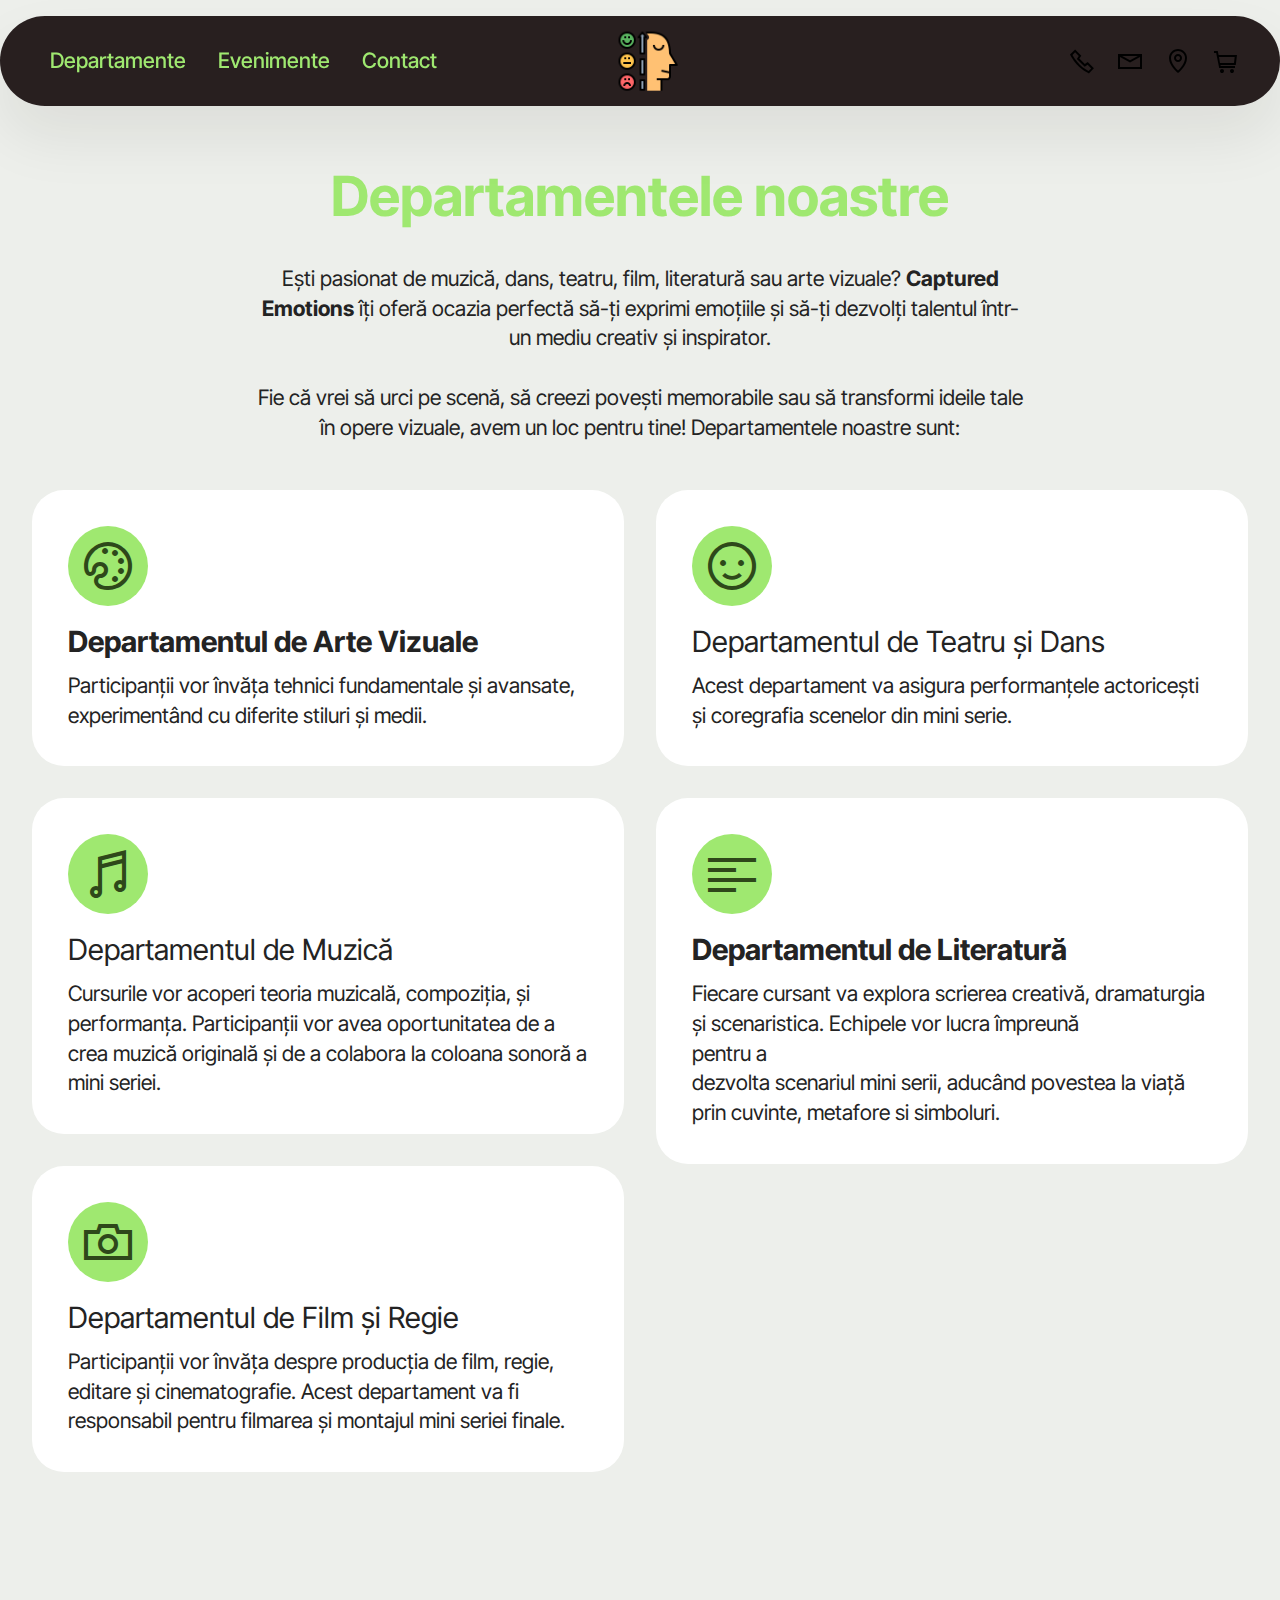
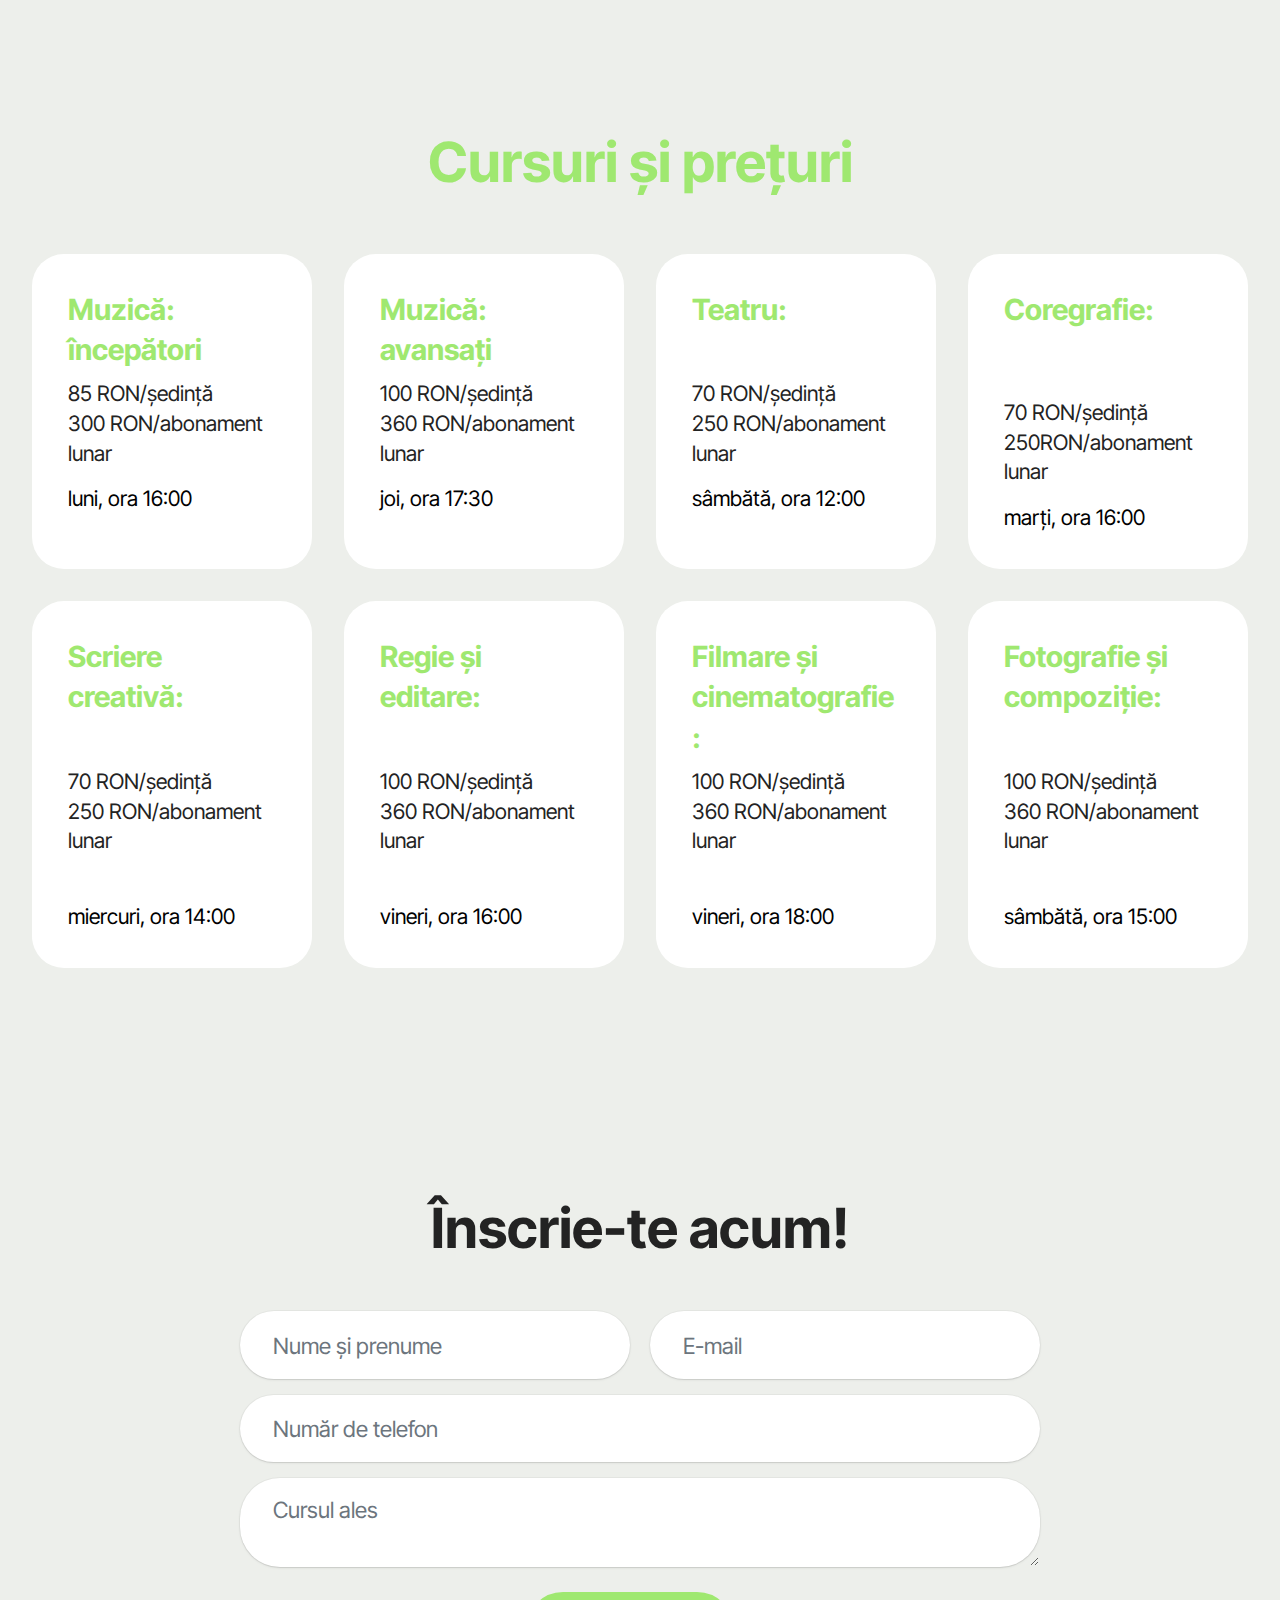
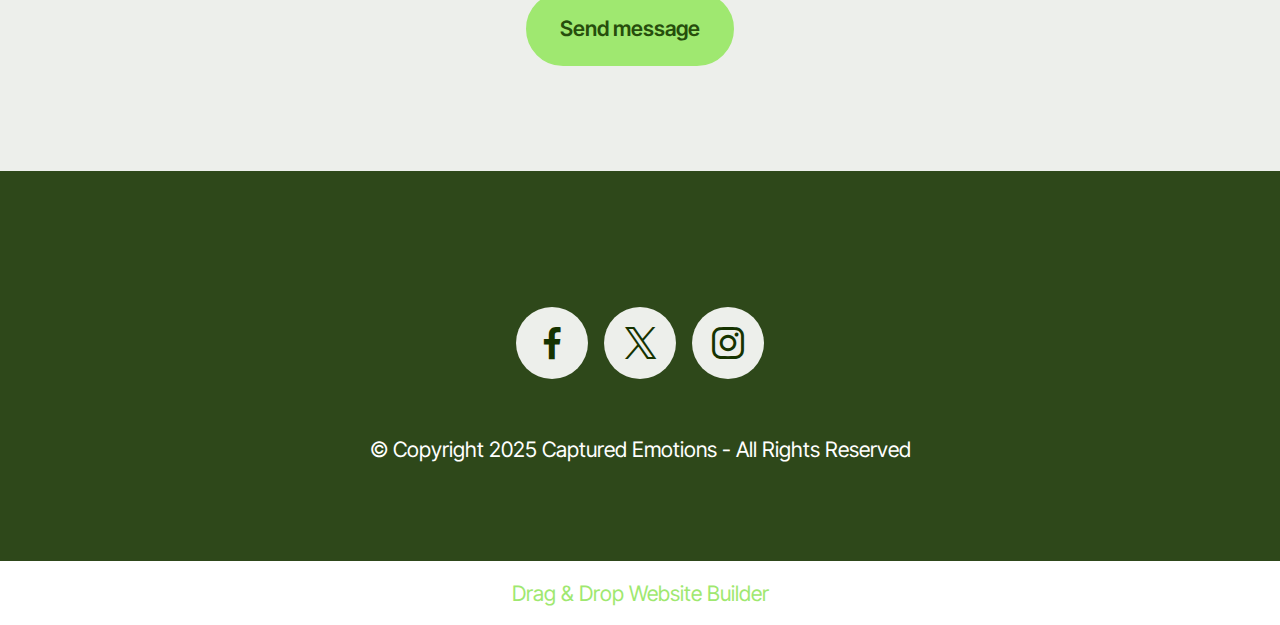
==== page1.html @ 57673e03 "prima varianta a site-ului" ====
<!DOCTYPE html>
<html  >
<head>
  <!-- Site made with Mobirise Website Builder v5.9.18, https://mobirise.com -->
  <meta charset="UTF-8">
  <meta http-equiv="X-UA-Compatible" content="IE=edge">
  <meta name="generator" content="Mobirise v5.9.18, mobirise.com">
  <meta name="viewport" content="width=device-width, initial-scale=1, minimum-scale=1">
  <link rel="shortcut icon" href="assets/images/logo1-256x256.png" type="image/x-icon">
  <meta name="description" content="">
  
  
  <title>Departamente</title>
  <link rel="stylesheet" href="assets/web/assets/mobirise-icons2/mobirise2.css">
  <link rel="stylesheet" href="assets/bootstrap/css/bootstrap.min.css">
  <link rel="stylesheet" href="assets/bootstrap/css/bootstrap-grid.min.css">
  <link rel="stylesheet" href="assets/bootstrap/css/bootstrap-reboot.min.css">
  <link rel="stylesheet" href="assets/dropdown/css/style.css">
  <link rel="stylesheet" href="assets/socicon/css/styles.css">
  <link rel="stylesheet" href="assets/theme/css/style.css">
  <link rel="preload" href="https://fonts.googleapis.com/css?family=Inter+Tight:100,200,300,400,500,600,700,800,900,100i,200i,300i,400i,500i,600i,700i,800i,900i&display=swap" as="style" onload="this.onload=null;this.rel='stylesheet'">
  <noscript><link rel="stylesheet" href="https://fonts.googleapis.com/css?family=Inter+Tight:100,200,300,400,500,600,700,800,900,100i,200i,300i,400i,500i,600i,700i,800i,900i&display=swap"></noscript>
  <link rel="preload" as="style" href="assets/mobirise/css/mbr-additional.css?v=zF46XR"><link rel="stylesheet" href="assets/mobirise/css/mbr-additional.css?v=zF46XR" type="text/css">

  
  
  
</head>
<body>
  
  <section data-bs-version="5.1" class="menu menu3 cid-uA8SkKjH9A" once="menu" id="menu03-t">
	

	<nav class="navbar navbar-dropdown navbar-fixed-top navbar-expand-lg">
		<div class="container">
			<div class="navbar-brand">
				<span class="navbar-logo">
					
						<a href="index.html"><img src="assets/images/logo1-256x256.png" alt="logo captured emotions" style="height: 3.8rem;"></a>
					
				</span>
				
			</div>
			<button class="navbar-toggler" type="button" data-toggle="collapse" data-bs-toggle="collapse" data-target="#navbarSupportedContent" data-bs-target="#navbarSupportedContent" aria-controls="navbarNavAltMarkup" aria-expanded="false" aria-label="Toggle navigation">
				<div class="hamburger">
					<span></span>
					<span></span>
					<span></span>
					<span></span>
				</div>
			</button>
			<div class="collapse navbar-collapse" id="navbarSupportedContent">
				<ul class="navbar-nav nav-dropdown nav-right" data-app-modern-menu="true"><li class="nav-item">
						<a class="nav-link link text-primary display-4" href="page1.html">Departamente</a>
					</li>
					<li class="nav-item">
						<a class="nav-link link show text-primary display-4" href="page2.html" aria-expanded="false">Evenimente</a>
					</li>
					<li class="nav-item"><a class="nav-link link text-primary display-4" href="page3.html">Contact</a></li></ul>
				<div class="icons-menu">
					<a class="iconfont-wrapper" href="https://mobiri.se">
						<span class="p-2 mbr-iconfont mobi-mbri-phone mobi-mbri"></span>
					</a>
					<a class="iconfont-wrapper" href="https://mobiri.se">
						<span class="p-2 mbr-iconfont mobi-mbri-letter mobi-mbri"></span>
					</a>
					<a class="iconfont-wrapper" href="https://mobiri.se">
						<span class="p-2 mbr-iconfont mobi-mbri-map-pin mobi-mbri"></span>
					</a>
					<a class="iconfont-wrapper" href="https://mobiri.se">
						<span class="p-2 mbr-iconfont mobi-mbri-shopping-cart mobi-mbri"></span>
					</a>
				</div>
				
			</div>
		</div>
	</nav>
</section>

<section data-bs-version="5.1" class="features22 cid-uAbsbhp2rN" id="features022-x">
  

  
  
  <div class="container">
    <div class="row mb-5 justify-content-center">
      <div class="col-12 content-head">
        <h3 class="mbr-section-title mbr-fonts-style align-center mb-0 display-2"><strong>Departamentele noastre</strong></h3>
        <h5 class="mbr-section-subtitle mbr-fonts-style align-center mb-0 mt-4 display-7">Ești pasionat de muzică, dans, teatru, film, literatură sau arte vizuale? <strong>Captured Emotions</strong> îți oferă ocazia perfectă să-ți exprimi emoțiile și să-ți dezvolți talentul într-un mediu creativ și inspirator.<div><br></div><div>Fie că vrei să urci pe scenă, să creezi povești memorabile sau să transformi ideile tale în opere vizuale, avem un loc pentru tine! Departamentele noastre sunt:</div></h5>
      </div>
    </div>
    <div class="row mbr-masonry" data-masonry="{&quot;percentPosition&quot;: true }">
      <div class="item features-without-image col-12 col-md-6 col-lg-6 item-mb">
        <div class="item-wrapper">
          <div class="card-box align-left">
            <div class="iconfont-wrapper">
              <span class="mbr-iconfont mobi-mbri-change-style mobi-mbri"></span>
            </div>
            <h5 class="card-title mbr-fonts-style display-5"><strong>Departamentul de Arte Vizuale</strong></h5>
            <p class="card-text mbr-fonts-style display-7">
              Participanții vor învăța tehnici fundamentale și avansate, experimentând cu diferite stiluri și medii.
            </p>

            
          </div>
        </div>
      </div>
      <div class="item features-without-image col-12 col-md-6 col-lg-6 item-mb">
        <div class="item-wrapper">
          <div class="card-box align-left">
            <div class="iconfont-wrapper">
              <span class="mbr-iconfont mobi-mbri-smile-face mobi-mbri"></span>
            </div>
            <h5 class="card-title mbr-fonts-style display-5">Departamentul de Teatru și Dans</h5>
            <p class="card-text mbr-fonts-style display-7">
               Acest departament va asigura performanțele actoricești și coregrafia scenelor din mini serie.
            </p>

            
          </div>
        </div>
      </div>
      <div class="item features-without-image col-12 col-md-6 col-lg-6 item-mb">
        <div class="item-wrapper">
          <div class="card-box align-left">
            <div class="iconfont-wrapper">
              <span class="mbr-iconfont mobi-mbri-music mobi-mbri"></span>
            </div>
            <h5 class="card-title mbr-fonts-style display-5">Departamentul de Muzică</h5>
            <p class="card-text mbr-fonts-style display-7">Cursurile vor acoperi teoria muzicală, compoziția, și performanța. Participanții vor avea oportunitatea de a
<br>            crea muzică originală și de a colabora la coloana sonoră a mini seriei.&nbsp;</p>

            
          </div>
        </div>
      </div>
      <div class="item features-without-image col-12 col-md-6 col-lg-6 item-mb">
        <div class="item-wrapper">
          <div class="card-box align-left">
            <div class="iconfont-wrapper">
              <span class="mbr-iconfont mobi-mbri-align-left mobi-mbri"></span>
            </div>
            <h5 class="card-title mbr-fonts-style display-5"><strong>Departamentul de Literatură</strong></h5>
            <p class="card-text mbr-fonts-style display-7">Fiecare cursant va explora scrierea creativă, dramaturgia și scenaristica. Echipele vor lucra împreună
<br>            pentru a
<br>            dezvolta scenariul mini serii, aducând povestea la viață prin cuvinte, metafore si simboluri.</p>

            
          </div>
        </div>
      </div>
      <div class="item features-without-image col-12 col-md-6 col-lg-6 item-mb">
        <div class="item-wrapper">
          <div class="card-box align-left">
            <div class="iconfont-wrapper">
              <span class="mbr-iconfont mobi-mbri-camera mobi-mbri"></span>
            </div>
            <h5 class="card-title mbr-fonts-style display-5">Departamentul de Film și Regie</h5>
            <p class="card-text mbr-fonts-style display-7">Participanții vor învăța despre producția de film, regie, editare și cinematografie. Acest departament va fi
<br>            responsabil pentru filmarea și montajul mini seriei finale.</p>

            
          </div>
        </div>
      </div>
      
    </div>
  </div>
</section>

<section data-bs-version="5.1" class="features026 cid-uAboUbaPqR" id="features026-w">
	

	
	
	<div class="container">
		<div class="row mb-5 justify-content-center">
			<div class="col-12 mb-0 content-head">
				<h3 class="mbr-section-title mbr-fonts-style align-center display-2"><strong>Cursuri și prețuri</strong></h3>
				
			</div>
		</div>
		<div class="row">
			<div class="item features-without-image col-12 col-md-6 col-lg-3 item-mb">
				<div class="item-wrapper">
					<div class="card-box align-left">
						
						<h5 class="card-title mbr-fonts-style display-5"><strong>Muzică: începători</strong></h5>
						<p class="price mbr-fonts-style display-7">85 RON/ședință<br>300 RON/abonament lunar</p>
						<p class="card-text mbr-fonts-style display-7">luni, ora 16:00</p>
						
					</div>
				</div>
			</div>
			<div class="item features-without-image col-12 col-md-6 col-lg-3 item-mb">
				<div class="item-wrapper">
					<div class="card-box align-left">
						
						<h5 class="card-title mbr-fonts-style display-5"><strong>Muzică:</strong><br><strong>avansați</strong></h5>
						<p class="price mbr-fonts-style display-7">100 RON/ședință<br>360 RON/abonament lunar</p>
						<p class="card-text mbr-fonts-style display-7">joi, ora 17:30</p>
						
					</div>
				</div>
			</div>
			<div class="item features-without-image col-12 col-md-6 col-lg-3 item-mb">
				<div class="item-wrapper">
					<div class="card-box align-left">
						
						<h5 class="card-title mbr-fonts-style display-5"><strong>Teatru:</strong><br><strong><br></strong></h5>
						<p class="price mbr-fonts-style display-7">70 RON/ședință<br>250 RON/abonament lunar</p>
						<p class="card-text mbr-fonts-style display-7">sâmbătă, ora 12:00</p>
						
					</div>
				</div>
			</div><div class="item features-without-image col-12 col-md-6 col-lg-3 item-mb">
				<div class="item-wrapper">
					<div class="card-box align-left">
						
						<h5 class="card-title mbr-fonts-style display-5"><strong>Coregrafie:</strong></h5>
						<p class="price mbr-fonts-style display-7"><br><br>70 RON/ședință<br>250RON/abonament lunar<br></p>
						<p class="card-text mbr-fonts-style display-7">marți, ora 16:00</p>
						
					</div>
				</div>
			</div><div class="item features-without-image col-12 col-md-6 col-lg-3 item-mb">
				<div class="item-wrapper">
					<div class="card-box align-left">
						
						<h5 class="card-title mbr-fonts-style display-5"><strong>Scriere creativă:</strong><br><strong><br></strong></h5>
						<p class="price mbr-fonts-style display-7">70 RON/ședință
<br>250 RON/abonament lunar</p>
						<p class="card-text mbr-fonts-style display-7"><br>miercuri, ora 14:00</p>
						
					</div>
				</div>
			</div><div class="item features-without-image col-12 col-md-6 col-lg-3 item-mb">
				<div class="item-wrapper">
					<div class="card-box align-left">
						
						<h5 class="card-title mbr-fonts-style display-5"><strong>Regie și editare:</strong><br><strong><br></strong></h5>
						<p class="price mbr-fonts-style display-7">100 RON/ședință
<br>360 RON/abonament lunar</p>
						<p class="card-text mbr-fonts-style display-7"><br>vineri, ora 16:00</p>
						
					</div>
				</div>
			</div><div class="item features-without-image col-12 col-md-6 col-lg-3 item-mb">
				<div class="item-wrapper">
					<div class="card-box align-left">
						
						<h5 class="card-title mbr-fonts-style display-5"><strong>Filmare și cinematografie:</strong></h5>
						<p class="price mbr-fonts-style display-7">100 RON/ședință
<br>360 RON/abonament lunar<br><br></p>
						<p class="card-text mbr-fonts-style display-7">vineri, ora 18:00</p>
						
					</div>
				</div>
			</div>
			<div class="item features-without-image col-12 col-md-6 col-lg-3 item-mb">
				<div class="item-wrapper">
					<div class="card-box align-left">
						
						<h5 class="card-title mbr-fonts-style display-5"><strong>Fotografie și compoziție:</strong><br><strong><br></strong></h5>
						<p class="price mbr-fonts-style display-7">100 RON/ședință
<br>360 RON/abonament lunar</p>
						<p class="card-text mbr-fonts-style display-7"><br>sâmbătă, ora 15:00</p>
						
					</div>
				</div>
			</div>
		</div>
	</div>
</section>

<section data-bs-version="5.1" class="form5 cid-uzYuTsDMoZ" id="form02-m">
    
    
    <div class="container">
        <div class="row justify-content-center">
            <div class="col-12 content-head">
                <div class="mbr-section-head mb-5">
                    <h3 class="mbr-section-title mbr-fonts-style align-center mb-0 display-2"><strong>Înscrie-te acum!</strong></h3>
                    
                </div>
            </div>
        </div>
        <div class="row justify-content-center">
            <div class="col-lg-8 mx-auto mbr-form" data-form-type="formoid">
                <form action="https://mobirise.eu/" method="POST" class="mbr-form form-with-styler" data-form-title="Form Name"><input type="hidden" name="email" data-form-email="true" value="ff6CUzRCDllt0RmvkiR+s2WJuMGOn20o0UcGT1szhIR01IrrLHNSTIg5SC2RQw95yz+MBxzZwHvcmWYENdpDe6SfFsKS2aNbTd3HJUgAkDwfGJMXcLmdzghlF5XqC3Jh">
                    <div class="row">
                        <div hidden="hidden" data-form-alert="" class="alert alert-success col-12">Thanks for filling out the form!</div>
                        <div hidden="hidden" data-form-alert-danger="" class="alert alert-danger col-12">
                            Oops...! some problem!
                        </div>
                    </div>
                    <div class="dragArea row">
                        <div class="col-md col-sm-12 form-group mb-3" data-for="name">
                            <input type="text" name="name" placeholder="Nume și prenume" data-form-field="name" class="form-control" value="" id="name-form02-m">
                        </div>
                        <div class="col-md col-sm-12 form-group mb-3" data-for="email">
                            <input type="email" name="email" placeholder="E-mail" data-form-field="email" class="form-control" value="" id="email-form02-m">
                        </div>
                        <div class="col-12 form-group mb-3" data-for="phone">
                            <input type="tel" name="phone" placeholder="Număr de telefon" data-form-field="phone" class="form-control" value="" id="phone-form02-m">
                        </div>
                        <div class="col-12 form-group mb-3" data-for="textarea">
                            <textarea name="textarea" placeholder="Cursul ales" data-form-field="textarea" class="form-control" id="textarea-form02-m"></textarea>
                        </div>
                        <div class="col-lg-12 col-md-12 col-sm-12 align-center mbr-section-btn">
                            <button type="submit" class="btn btn-primary display-7">Send message</button>
                        </div>
                    </div>
                </form>
            </div>
        </div>
    </div>
</section>

<section data-bs-version="5.1" class="footer3 cid-uAfP8tw68P" once="footers" id="footer03-17">

        

    

    <div class="container">
        <div class="row">
            

            <div class="col-12 mt-4">
                <div class="social-row">
                    <div class="soc-item">
                        <a href="https://facebook.com/" target="_blank">
                            <span class="mbr-iconfont display-7 socicon-facebook socicon"></span>
                        </a>
                    </div>
                    <div class="soc-item">
                        <a href="https://x.com/" target="_blank">
                            <span class="mbr-iconfont socicon-twitter socicon"></span>
                        </a>
                    </div>
                    <div class="soc-item">
                        <a href="https://instagram.com/" target="_blank">
                            <span class="mbr-iconfont socicon-instagram socicon"></span>
                        </a>
                    </div>
                    
                    
                </div>
            </div>
            <div class="col-12 mt-5">
                <p class="mbr-fonts-style copyright display-7">
                    © Copyright 2025 Captured Emotions - All Rights Reserved
                </p>
            </div>
        </div>
    </div>
</section><section class="display-7" style="padding: 0;align-items: center;justify-content: center;flex-wrap: wrap;    align-content: center;display: flex;position: relative;height: 4rem;"><a href="https://mobiri.se/3699355" style="flex: 1 1;height: 4rem;position: absolute;width: 100%;z-index: 1;"><img alt="" style="height: 4rem;" src="[data-uri]"></a><p style="margin: 0;text-align: center;" class="display-7">&#8204;</p><a style="z-index:1" href="https://mobirise.com/drag-drop-website-builder.html">Drag & Drop Website Builder</a></section><script src="assets/bootstrap/js/bootstrap.bundle.min.js"></script>  <script src="assets/smoothscroll/smooth-scroll.js"></script>  <script src="assets/ytplayer/index.js"></script>  <script src="assets/masonry/masonry.pkgd.min.js"></script>  <script src="assets/imagesloaded/imagesloaded.pkgd.min.js"></script>  <script src="assets/dropdown/js/navbar-dropdown.js"></script>  <script src="assets/theme/js/script.js"></script>  <script src="assets/formoid/formoid.min.js"></script>  
  
  
</body>
</html>
---- assets/web/assets/mobirise-icons2/mobirise2.css ----
@font-face {
  font-family: 'Moririse2';
  font-display: swap;
  src:  url('mobirise2.eot?f2bix4');
  src:  url('mobirise2.eot?f2bix4#iefix') format('embedded-opentype'),
    url('mobirise2.ttf?f2bix4') format('truetype'),
    url('mobirise2.woff?f2bix4') format('woff'),
    url('mobirise2.svg?f2bix4#mobirise2') format('svg');
  font-weight: normal;
  font-style: normal;
}

[class^="mobi-"], [class*=" mobi-"] {
  /* use !important to prevent issues with browser extensions that change fonts */
  font-family: 'Moririse2' !important;
  speak: none;
  font-style: normal;
  font-weight: normal;
  font-variant: normal;
  text-transform: none;
  line-height: 1;

  /* Better Font Rendering =========== */
  -webkit-font-smoothing: antialiased;
  -moz-osx-font-smoothing: grayscale;
}

.mobi-mbri-add-submenu:before {
  content: "\e900";
}
.mobi-mbri-alert:before {
  content: "\e901";
}
.mobi-mbri-align-center:before {
  content: "\e902";
}
.mobi-mbri-align-justify:before {
  content: "\e903";
}
.mobi-mbri-align-left:before {
  content: "\e904";
}
.mobi-mbri-align-right:before {
  content: "\e905";
}
.mobi-mbri-android:before {
  content: "\e906";
}
.mobi-mbri-apple:before {
  content: "\e907";
}
.mobi-mbri-arrow-down:before {
  content: "\e908";
}
.mobi-mbri-arrow-next:before {
  content: "\e909";
}
.mobi-mbri-arrow-prev:before {
  content: "\e90a";
}
.mobi-mbri-arrow-up:before {
  content: "\e90b";
}
.mobi-mbri-bold:before {
  content: "\e90c";
}
.mobi-mbri-bookmark:before {
  content: "\e90d";
}
.mobi-mbri-bootstrap:before {
  content: "\e90e";
}
.mobi-mbri-briefcase:before {
  content: "\e90f";
}
.mobi-mbri-browse:before {
  content: "\e910";
}
.mobi-mbri-bulleted-list:before {
  content: "\e911";
}
.mobi-mbri-calendar:before {
  content: "\e912";
}
.mobi-mbri-camera:before {
  content: "\e913";
}
.mobi-mbri-cart-add:before {
  content: "\e914";
}
.mobi-mbri-cart-full:before {
  content: "\e915";
}
.mobi-mbri-cash:before {
  content: "\e916";
}
.mobi-mbri-change-style:before {
  content: "\e917";
}
.mobi-mbri-chat:before {
  content: "\e918";
}
.mobi-mbri-clock:before {
  content: "\e919";
}
.mobi-mbri-close:before {
  content: "\e91a";
}
.mobi-mbri-cloud:before {
  content: "\e91b";
}
.mobi-mbri-code:before {
  content: "\e91c";
}
.mobi-mbri-contact-form:before {
  content: "\e91d";
}
.mobi-mbri-credit-card:before {
  content: "\e91e";
}
.mobi-mbri-cursor-click:before {
  content: "\e91f";
}
.mobi-mbri-cust-feedback:before {
  content: "\e920";
}
.mobi-mbri-database:before {
  content: "\e921";
}
.mobi-mbri-delivery:before {
  content: "\e922";
}
.mobi-mbri-desktop:before {
  content: "\e923";
}
.mobi-mbri-devices:before {
  content: "\e924";
}
.mobi-mbri-down:before {
  content: "\e925";
}
.mobi-mbri-download-2:before {
  content: "\e926";
}
.mobi-mbri-download:before {
  content: "\e927";
}
.mobi-mbri-drag-n-drop-2:before {
  content: "\e928";
}
.mobi-mbri-drag-n-drop:before {
  content: "\e929";
}
.mobi-mbri-edit-2:before {
  content: "\e92a";
}
.mobi-mbri-edit:before {
  content: "\e92b";
}
.mobi-mbri-error:before {
  content: "\e92c";
}
.mobi-mbri-extension:before {
  content: "\e92d";
}
.mobi-mbri-features:before {
  content: "\e92e";
}
.mobi-mbri-file:before {
  content: "\e92f";
}
.mobi-mbri-flag:before {
  content: "\e930";
}
.mobi-mbri-folder:before {
  content: "\e931";
}
.mobi-mbri-gift:before {
  content: "\e932";
}
.mobi-mbri-github:before {
  content: "\e933";
}
.mobi-mbri-globe-2:before {
  content: "\e934";
}
.mobi-mbri-globe:before {
  content: "\e935";
}
.mobi-mbri-growing-chart:before {
  content: "\e936";
}
.mobi-mbri-hearth:before {
  content: "\e937";
}
.mobi-mbri-help:before {
  content: "\e938";
}
.mobi-mbri-home:before {
  content: "\e939";
}
.mobi-mbri-hot-cup:before {
  content: "\e93a";
}
.mobi-mbri-idea:before {
  content: "\e93b";
}
.mobi-mbri-image-gallery:before {
  content: "\e93c";
}
.mobi-mbri-image-slider:before {
  content: "\e93d";
}
.mobi-mbri-info:before {
  content: "\e93e";
}
.mobi-mbri-italic:before {
  content: "\e93f";
}
.mobi-mbri-key:before {
  content: "\e940";
}
.mobi-mbri-laptop:before {
  content: "\e941";
}
.mobi-mbri-layers:before {
  content: "\e942";
}
.mobi-mbri-left-right:before {
  content: "\e943";
}
.mobi-mbri-left:before {
  content: "\e944";
}
.mobi-mbri-letter:before {
  content: "\e945";
}
.mobi-mbri-like:before {
  content: "\e946";
}
.mobi-mbri-link:before {
  content: "\e947";
}
.mobi-mbri-lock:before {
  content: "\e948";
}
.mobi-mbri-login:before {
  content: "\e949";
}
.mobi-mbri-logout:before {
  content: "\e94a";
}
.mobi-mbri-magic-stick:before {
  content: "\e94b";
}
.mobi-mbri-map-pin:before {
  content: "\e94c";
}
.mobi-mbri-menu:before {
  content: "\e94d";
}
.mobi-mbri-mobile-2:before {
  content: "\e94e";
}
.mobi-mbri-mobile-horizontal:before {
  content: "\e94f";
}
.mobi-mbri-mobile:before {
  content: "\e950";
}
.mobi-mbri-mobirise:before {
  content: "\e951";
}
.mobi-mbri-more-horizontal:before {
  content: "\e952";
}
.mobi-mbri-more-vertical:before {
  content: "\e953";
}
.mobi-mbri-music:before {
  content: "\e954";
}
.mobi-mbri-new-file:before {
  content: "\e955";
}
.mobi-mbri-numbered-list:before {
  content: "\e956";
}
.mobi-mbri-opened-folder:before {
  content: "\e957";
}
.mobi-mbri-pages:before {
  content: "\e958";
}
.mobi-mbri-paper-plane:before {
  content: "\e959";
}
.mobi-mbri-paperclip:before {
  content: "\e95a";
}
.mobi-mbri-phone:before {
  content: "\e95b";
}
.mobi-mbri-photo:before {
  content: "\e95c";
}
.mobi-mbri-photos:before {
  content: "\e95d";
}
.mobi-mbri-pin:before {
  content: "\e95e";
}
.mobi-mbri-play:before {
  content: "\e95f";
}
.mobi-mbri-plus:before {
  content: "\e960";
}
.mobi-mbri-preview:before {
  content: "\e961";
}
.mobi-mbri-print:before {
  content: "\e962";
}
.mobi-mbri-protect:before {
  content: "\e963";
}
.mobi-mbri-question:before {
  content: "\e964";
}
.mobi-mbri-quote-left:before {
  content: "\e965";
}
.mobi-mbri-quote-right:before {
  content: "\e966";
}
.mobi-mbri-redo:before {
  content: "\e967";
}
.mobi-mbri-refresh:before {
  content: "\e968";
}
.mobi-mbri-responsive-2:before {
  content: "\e969";
}
.mobi-mbri-responsive:before {
  content: "\e96a";
}
.mobi-mbri-right:before {
  content: "\e96b";
}
.mobi-mbri-rocket:before {
  content: "\e96c";
}
.mobi-mbri-sad-face:before {
  content: "\e96d";
}
.mobi-mbri-sale:before {
  content: "\e96e";
}
.mobi-mbri-save:before {
  content: "\e96f";
}
.mobi-mbri-search:before {
  content: "\e970";
}
.mobi-mbri-setting-2:before {
  content: "\e971";
}
.mobi-mbri-setting-3:before {
  content: "\e972";
}
.mobi-mbri-setting:before {
  content: "\e973";
}
.mobi-mbri-share:before {
  content: "\e974";
}
.mobi-mbri-shopping-bag:before {
  content: "\e975";
}
.mobi-mbri-shopping-basket:before {
  content: "\e976";
}
.mobi-mbri-shopping-cart:before {
  content: "\e977";
}
.mobi-mbri-sites:before {
  content: "\e978";
}
.mobi-mbri-smile-face:before {
  content: "\e979";
}
.mobi-mbri-speed:before {
  content: "\e97a";
}
.mobi-mbri-star:before {
  content: "\e97b";
}
.mobi-mbri-success:before {
  content: "\e97c";
}
.mobi-mbri-sun:before {
  content: "\e97d";
}
.mobi-mbri-sun2:before {
  content: "\e97e";
}
.mobi-mbri-tablet-vertical:before {
  content: "\e97f";
}
.mobi-mbri-tablet:before {
  content: "\e980";
}
.mobi-mbri-target:before {
  content: "\e981";
}
.mobi-mbri-timer:before {
  content: "\e982";
}
.mobi-mbri-to-ftp:before {
  content: "\e983";
}
.mobi-mbri-to-local-drive:before {
  content: "\e984";
}
.mobi-mbri-touch-swipe:before {
  content: "\e985";
}
.mobi-mbri-touch:before {
  content: "\e986";
}
.mobi-mbri-trash:before {
  content: "\e987";
}
.mobi-mbri-underline:before {
  content: "\e988";
}
.mobi-mbri-undo:before {
  content: "\e989";
}
.mobi-mbri-unlink:before {
  content: "\e98a";
}
.mobi-mbri-unlock:before {
  content: "\e98b";
}
.mobi-mbri-up-down:before {
  content: "\e98c";
}
.mobi-mbri-up:before {
  content: "\e98d";
}
.mobi-mbri-update:before {
  content: "\e98e";
}
.mobi-mbri-upload-2:before {
  content: "\e98f";
}
.mobi-mbri-upload:before {
  content: "\e990";
}
.mobi-mbri-user-2:before {
  content: "\e991";
}
.mobi-mbri-user:before {
  content: "\e992";
}
.mobi-mbri-users:before {
  content: "\e993";
}
.mobi-mbri-video-play:before {
  content: "\e994";
}
.mobi-mbri-video:before {
  content: "\e995";
}
.mobi-mbri-watch:before {
  content: "\e996";
}
.mobi-mbri-website-theme-2:before {
  content: "\e997";
}
.mobi-mbri-website-theme:before {
  content: "\e998";
}
.mobi-mbri-wifi:before {
  content: "\e999";
}
.mobi-mbri-windows:before {
  content: "\e99a";
}
.mobi-mbri-zoom-in:before {
  content: "\e99b";
}
.mobi-mbri-zoom-out:before {
  content: "\e99c";
}
---- assets/dropdown/css/style.css ----
.navbar-dropdown {
  left: 0;
  padding: 0;
  position: absolute;
  right: 0;
  top: 0;
  transition: all 0.45s ease;
  z-index: 1030;
  background: #282828; }
  .navbar-dropdown .navbar-logo {
    margin-right: 0.8rem;
    transition: margin 0.3s ease-in-out;
    vertical-align: middle; }
    .navbar-dropdown .navbar-logo img {
      height: 3.125rem;
      transition: all 0.3s ease-in-out; }
    .navbar-dropdown .navbar-logo.mbr-iconfont {
      font-size: 3.125rem;
      line-height: 3.125rem; }
  .navbar-dropdown .navbar-caption {
    font-weight: 700;
    white-space: normal;
    vertical-align: -4px;
    line-height: 3.125rem !important; }
    .navbar-dropdown .navbar-caption, .navbar-dropdown .navbar-caption:hover {
      color: inherit;
      text-decoration: none; }
  .navbar-dropdown .mbr-iconfont + .navbar-caption {
    vertical-align: -1px; }
  .navbar-dropdown.navbar-fixed-top {
    position: fixed; }
  .navbar-dropdown .navbar-brand span {
    vertical-align: -4px; }
  .navbar-dropdown.bg-color.transparent {
    background: none; }
  .navbar-dropdown.navbar-short .navbar-brand {
    padding: 0.625rem 0; }
    .navbar-dropdown.navbar-short .navbar-brand span {
      vertical-align: -1px; }
  .navbar-dropdown.navbar-short .navbar-caption {
    line-height: 2.375rem !important;
    vertical-align: -2px; }
  .navbar-dropdown.navbar-short .navbar-logo {
    margin-right: 0.5rem; }
    .navbar-dropdown.navbar-short .navbar-logo img {
      height: 2.375rem; }
    .navbar-dropdown.navbar-short .navbar-logo.mbr-iconfont {
      font-size: 2.375rem;
      line-height: 2.375rem; }
  .navbar-dropdown.navbar-short .mbr-table-cell {
    height: 3.625rem; }
  .navbar-dropdown .navbar-close {
    left: 0.6875rem;
    position: fixed;
    top: 0.75rem;
    z-index: 1000; }
  .navbar-dropdown .hamburger-icon {
    content: "";
    display: inline-block;
    vertical-align: middle;
    width: 16px;
    -webkit-box-shadow: 0 -6px 0 1px #282828,0 0 0 1px #282828,0 6px 0 1px #282828;
    -moz-box-shadow: 0 -6px 0 1px #282828,0 0 0 1px #282828,0 6px 0 1px #282828;
    box-shadow: 0 -6px 0 1px #282828,0 0 0 1px #282828,0 6px 0 1px #282828; }

.dropdown-menu .dropdown-toggle[data-toggle="dropdown-submenu"]::after {
  border-bottom: 0.35em solid transparent;
  border-left: 0.35em solid;
  border-right: 0;
  border-top: 0.35em solid transparent;
  margin-left: 0.3rem; }

.dropdown-menu .dropdown-item:focus {
  outline: 0; }

.nav-dropdown {
  font-size: 0.75rem;
  font-weight: 500;
  height: auto !important; }
  .nav-dropdown .nav-btn {
    padding-left: 1rem; }
  .nav-dropdown .link {
    margin: .667em 1.667em;
    font-weight: 500;
    padding: 0;
    transition: color .2s ease-in-out; }
    .nav-dropdown .link.dropdown-toggle {
      margin-right: 2.583em; }
      .nav-dropdown .link.dropdown-toggle::after {
        margin-left: .25rem;
        border-top: 0.35em solid;
        border-right: 0.35em solid transparent;
        border-left: 0.35em solid transparent;
        border-bottom: 0; }
      .nav-dropdown .link.dropdown-toggle[aria-expanded="true"] {
        margin: 0;
        padding: 0.667em 3.263em  0.667em 1.667em; }
  .nav-dropdown .link::after,
  .nav-dropdown .dropdown-item::after {
    color: inherit; }
  .nav-dropdown .btn {
    font-size: 0.75rem;
    font-weight: 700;
    letter-spacing: 0;
    margin-bottom: 0;
    padding-left: 1.25rem;
    padding-right: 1.25rem; }
  .nav-dropdown .dropdown-menu {
    border-radius: 0;
    border: 0;
    left: 0;
    margin: 0;
    padding-bottom: 1.25rem;
    padding-top: 1.25rem;
    position: relative; }
  .nav-dropdown .dropdown-submenu {
    margin-left: 0.125rem;
    top: 0; }
  .nav-dropdown .dropdown-item {
    font-weight: 500;
    line-height: 2;
    padding: 0.3846em 4.615em 0.3846em 1.5385em;
    position: relative;
    transition: color .2s ease-in-out, background-color .2s ease-in-out; }
    .nav-dropdown .dropdown-item::after {
      margin-top: -0.3077em;
      position: absolute;
      right: 1.1538em;
      top: 50%; }
    .nav-dropdown .dropdown-item:focus, .nav-dropdown .dropdown-item:hover {
      background: none; }

@media (max-width: 767px) {
  .nav-dropdown.navbar-toggleable-sm {
    bottom: 0;
    display: none;
    left: 0;
    overflow-x: hidden;
    position: fixed;
    top: 0;
    transform: translateX(-100%);
    -ms-transform: translateX(-100%);
    -webkit-transform: translateX(-100%);
    width: 18.75rem;
    z-index: 999; } }
.nav-dropdown.navbar-toggleable-xl {
  bottom: 0;
  display: none;
  left: 0;
  overflow-x: hidden;
  position: fixed;
  top: 0;
  transform: translateX(-100%);
  -ms-transform: translateX(-100%);
  -webkit-transform: translateX(-100%);
  width: 18.75rem;
  z-index: 999; }

.nav-dropdown-sm {
  display: block !important;
  overflow-x: hidden;
  overflow: auto;
  padding-top: 3.875rem; }
  .nav-dropdown-sm::after {
    content: "";
    display: block;
    height: 3rem;
    width: 100%; }
  .nav-dropdown-sm.collapse.in ~ .navbar-close {
    display: block !important; }
  .nav-dropdown-sm.collapsing, .nav-dropdown-sm.collapse.in {
    transform: translateX(0);
    -ms-transform: translateX(0);
    -webkit-transform: translateX(0);
    transition: all 0.25s ease-out;
    -webkit-transition: all 0.25s ease-out;
    background: #282828; }
  .nav-dropdown-sm.collapsing[aria-expanded="false"] {
    transform: translateX(-100%);
    -ms-transform: translateX(-100%);
    -webkit-transform: translateX(-100%); }
  .nav-dropdown-sm .nav-item {
    display: block;
    margin-left: 0 !important;
    padding-left: 0; }
  .nav-dropdown-sm .link,
  .nav-dropdown-sm .dropdown-item {
    border-top: 1px dotted rgba(255, 255, 255, 0.1);
    font-size: 0.8125rem;
    line-height: 1.6;
    margin: 0 !important;
    padding: 0.875rem 2.4rem 0.875rem 1.5625rem !important;
    position: relative;
    white-space: normal; }
    .nav-dropdown-sm .link:focus, .nav-dropdown-sm .link:hover,
    .nav-dropdown-sm .dropdown-item:focus,
    .nav-dropdown-sm .dropdown-item:hover {
      background: rgba(0, 0, 0, 0.2) !important;
      color: #c0a375; }
  .nav-dropdown-sm .nav-btn {
    position: relative;
    padding: 1.5625rem 1.5625rem 0 1.5625rem; }
    .nav-dropdown-sm .nav-btn::before {
      border-top: 1px dotted rgba(255, 255, 255, 0.1);
      content: "";
      left: 0;
      position: absolute;
      top: 0;
      width: 100%; }
    .nav-dropdown-sm .nav-btn + .nav-btn {
      padding-top: 0.625rem; }
      .nav-dropdown-sm .nav-btn + .nav-btn::before {
        display: none; }
  .nav-dropdown-sm .btn {
    padding: 0.625rem 0; }
  .nav-dropdown-sm .dropdown-toggle[data-toggle="dropdown-submenu"]::after {
    margin-left: .25rem;
    border-top: 0.35em solid;
    border-right: 0.35em solid transparent;
    border-left: 0.35em solid transparent;
    border-bottom: 0; }
  .nav-dropdown-sm .dropdown-toggle[data-toggle="dropdown-submenu"][aria-expanded="true"]::after {
    border-top: 0;
    border-right: 0.35em solid transparent;
    border-left: 0.35em solid transparent;
    border-bottom: 0.35em solid; }
  .nav-dropdown-sm .dropdown-menu {
    margin: 0;
    padding: 0;
    position: relative;
    top: 0;
    left: 0;
    width: 100%;
    border: 0;
    float: none;
    border-radius: 0;
    background: none; }
  .nav-dropdown-sm .dropdown-submenu {
    left: 100%;
    margin-left: 0.125rem;
    margin-top: -1.25rem;
    top: 0; }

.navbar-toggleable-sm .nav-dropdown .dropdown-menu {
  position: absolute; }

.navbar-toggleable-sm .nav-dropdown .dropdown-submenu {
  left: 100%;
  margin-left: 0.125rem;
  margin-top: -1.25rem;
  top: 0; }

.navbar-toggleable-sm.opened .nav-dropdown .dropdown-menu {
  position: relative; }

.navbar-toggleable-sm.opened .nav-dropdown .dropdown-submenu {
  left: 0;
  margin-left: 00rem;
  margin-top: 0rem;
  top: 0; }

.is-builder .nav-dropdown.collapsing {
  transition: none !important; }
---- assets/socicon/css/styles.css ----
@charset "UTF-8";

@font-face {
  font-family: 'Socicon';
  src:  url('../fonts/socicon.eot');
  src:  url('../fonts/socicon.eot?#iefix') format('embedded-opentype'),
    url('../fonts/socicon.woff2') format('woff2'),
    url('../fonts/socicon.ttf') format('truetype'),
    url('../fonts/socicon.woff') format('woff'),
    url('../fonts/socicon.svg#socicon') format('svg');
  font-weight: normal;
  font-style: normal;
  font-display: swap;
}

[data-icon]:before {
  font-family: "socicon" !important;
  content: attr(data-icon);
  font-style: normal !important;
  font-weight: normal !important;
  font-variant: normal !important;
  text-transform: none !important;
  speak: none;
  line-height: 1;
  -webkit-font-smoothing: antialiased;
  -moz-osx-font-smoothing: grayscale;
}

[class^="socicon-"], [class*=" socicon-"] {
  /* use !important to prevent issues with browser extensions that change fonts */
  font-family: 'Socicon' !important;
  speak: none;
  font-style: normal;
  font-weight: normal;
  font-variant: normal;
  text-transform: none;
  line-height: 1;

  /* Better Font Rendering =========== */
  -webkit-font-smoothing: antialiased;
  -moz-osx-font-smoothing: grayscale;
}

.socicon-500px:before {
  content: "\e000";
}
.socicon-8tracks:before {
  content: "\e001";
}
.socicon-airbnb:before {
  content: "\e002";
}
.socicon-alliance:before {
  content: "\e003";
}
.socicon-amazon:before {
  content: "\e004";
}
.socicon-amplement:before {
  content: "\e005";
}
.socicon-android:before {
  content: "\e006";
}
.socicon-angellist:before {
  content: "\e007";
}
.socicon-apple:before {
  content: "\e008";
}
.socicon-appnet:before {
  content: "\e009";
}
.socicon-baidu:before {
  content: "\e00a";
}
.socicon-bandcamp:before {
  content: "\e00b";
}
.socicon-battlenet:before {
  content: "\e00c";
}
.socicon-mixer:before {
  content: "\e00d";
}
.socicon-bebee:before {
  content: "\e00e";
}
.socicon-bebo:before {
  content: "\e00f";
}
.socicon-behance:before {
  content: "\e010";
}
.socicon-blizzard:before {
  content: "\e011";
}
.socicon-blogger:before {
  content: "\e012";
}
.socicon-buffer:before {
  content: "\e013";
}
.socicon-chrome:before {
  content: "\e014";
}
.socicon-coderwall:before {
  content: "\e015";
}
.socicon-curse:before {
  content: "\e016";
}
.socicon-dailymotion:before {
  content: "\e017";
}
.socicon-deezer:before {
  content: "\e018";
}
.socicon-delicious:before {
  content: "\e019";
}
.socicon-deviantart:before {
  content: "\e01a";
}
.socicon-diablo:before {
  content: "\e01b";
}
.socicon-digg:before {
  content: "\e01c";
}
.socicon-discord:before {
  content: "\e01d";
}
.socicon-disqus:before {
  content: "\e01e";
}
.socicon-douban:before {
  content: "\e01f";
}
.socicon-draugiem:before {
  content: "\e020";
}
.socicon-dribbble:before {
  content: "\e021";
}
.socicon-drupal:before {
  content: "\e022";
}
.socicon-ebay:before {
  content: "\e023";
}
.socicon-ello:before {
  content: "\e024";
}
.socicon-endomodo:before {
  content: "\e025";
}
.socicon-envato:before {
  content: "\e026";
}
.socicon-etsy:before {
  content: "\e027";
}
.socicon-facebook:before {
  content: "\e028";
}
.socicon-feedburner:before {
  content: "\e029";
}
.socicon-filmweb:before {
  content: "\e02a";
}
.socicon-firefox:before {
  content: "\e02b";
}
.socicon-flattr:before {
  content: "\e02c";
}
.socicon-flickr:before {
  content: "\e02d";
}
.socicon-formulr:before {
  content: "\e02e";
}
.socicon-forrst:before {
  content: "\e02f";
}
.socicon-foursquare:before {
  content: "\e030";
}
.socicon-friendfeed:before {
  content: "\e031";
}
.socicon-github:before {
  content: "\e032";
}
.socicon-goodreads:before {
  content: "\e033";
}
.socicon-google:before {
  content: "\e034";
}
.socicon-googlescholar:before {
  content: "\e035";
}
.socicon-googlegroups:before {
  content: "\e036";
}
.socicon-googlephotos:before {
  content: "\e037";
}
.socicon-googleplus:before {
  content: "\e038";
}
.socicon-grooveshark:before {
  content: "\e039";
}
.socicon-hackerrank:before {
  content: "\e03a";
}
.socicon-hearthstone:before {
  content: "\e03b";
}
.socicon-hellocoton:before {
  content: "\e03c";
}
.socicon-heroes:before {
  content: "\e03d";
}
.socicon-smashcast:before {
  content: "\e03e";
}
.socicon-horde:before {
  content: "\e03f";
}
.socicon-houzz:before {
  content: "\e040";
}
.socicon-icq:before {
  content: "\e041";
}
.socicon-identica:before {
  content: "\e042";
}
.socicon-imdb:before {
  content: "\e043";
}
.socicon-instagram:before {
  content: "\e044";
}
.socicon-issuu:before {
  content: "\e045";
}
.socicon-istock:before {
  content: "\e046";
}
.socicon-itunes:before {
  content: "\e047";
}
.socicon-keybase:before {
  content: "\e048";
}
.socicon-lanyrd:before {
  content: "\e049";
}
.socicon-lastfm:before {
  content: "\e04a";
}
.socicon-line:before {
  content: "\e04b";
}
.socicon-linkedin:before {
  content: "\e04c";
}
.socicon-livejournal:before {
  content: "\e04d";
}
.socicon-lyft:before {
  content: "\e04e";
}
.socicon-macos:before {
  content: "\e04f";
}
.socicon-mail:before {
  content: "\e050";
}
.socicon-medium:before {
  content: "\e051";
}
.socicon-meetup:before {
  content: "\e052";
}
.socicon-mixcloud:before {
  content: "\e053";
}
.socicon-modelmayhem:before {
  content: "\e054";
}
.socicon-mumble:before {
  content: "\e055";
}
.socicon-myspace:before {
  content: "\e056";
}
.socicon-newsvine:before {
  content: "\e057";
}
.socicon-nintendo:before {
  content: "\e058";
}
.socicon-npm:before {
  content: "\e059";
}
.socicon-odnoklassniki:before {
  content: "\e05a";
}
.socicon-openid:before {
  content: "\e05b";
}
.socicon-opera:before {
  content: "\e05c";
}
.socicon-outlook:before {
  content: "\e05d";
}
.socicon-overwatch:before {
  content: "\e05e";
}
.socicon-patreon:before {
  content: "\e05f";
}
.socicon-paypal:before {
  content: "\e060";
}
.socicon-periscope:before {
  content: "\e061";
}
.socicon-persona:before {
  content: "\e062";
}
.socicon-pinterest:before {
  content: "\e063";
}
.socicon-play:before {
  content: "\e064";
}
.socicon-player:before {
  content: "\e065";
}
.socicon-playstation:before {
  content: "\e066";
}
.socicon-pocket:before {
  content: "\e067";
}
.socicon-qq:before {
  content: "\e068";
}
.socicon-quora:before {
  content: "\e069";
}
.socicon-raidcall:before {
  content: "\e06a";
}
.socicon-ravelry:before {
  content: "\e06b";
}
.socicon-reddit:before {
  content: "\e06c";
}
.socicon-renren:before {
  content: "\e06d";
}
.socicon-researchgate:before {
  content: "\e06e";
}
.socicon-residentadvisor:before {
  content: "\e06f";
}
.socicon-reverbnation:before {
  content: "\e070";
}
.socicon-rss:before {
  content: "\e071";
}
.socicon-sharethis:before {
  content: "\e072";
}
.socicon-skype:before {
  content: "\e073";
}
.socicon-slideshare:before {
  content: "\e074";
}
.socicon-smugmug:before {
  content: "\e075";
}
.socicon-snapchat:before {
  content: "\e076";
}
.socicon-songkick:before {
  content: "\e077";
}
.socicon-soundcloud:before {
  content: "\e078";
}
.socicon-spotify:before {
  content: "\e079";
}
.socicon-stackexchange:before {
  content: "\e07a";
}
.socicon-stackoverflow:before {
  content: "\e07b";
}
.socicon-starcraft:before {
  content: "\e07c";
}
.socicon-stayfriends:before {
  content: "\e07d";
}
.socicon-steam:before {
  content: "\e07e";
}
.socicon-storehouse:before {
  content: "\e07f";
}
.socicon-strava:before {
  content: "\e080";
}
.socicon-streamjar:before {
  content: "\e081";
}
.socicon-stumbleupon:before {
  content: "\e082";
}
.socicon-swarm:before {
  content: "\e083";
}
.socicon-teamspeak:before {
  content: "\e084";
}
.socicon-teamviewer:before {
  content: "\e085";
}
.socicon-technorati:before {
  content: "\e086";
}
.socicon-telegram:before {
  content: "\e087";
}
.socicon-tripadvisor:before {
  content: "\e088";
}
.socicon-tripit:before {
  content: "\e089";
}
.socicon-triplej:before {
  content: "\e08a";
}
.socicon-tumblr:before {
  content: "\e08b";
}
.socicon-twitch:before {
  content: "\e08c";
}
.socicon-twitter:before {
  content: "\e08d";
}
.socicon-uber:before {
  content: "\e08e";
}
.socicon-ventrilo:before {
  content: "\e08f";
}
.socicon-viadeo:before {
  content: "\e090";
}
.socicon-viber:before {
  content: "\e091";
}
.socicon-viewbug:before {
  content: "\e092";
}
.socicon-vimeo:before {
  content: "\e093";
}
.socicon-vine:before {
  content: "\e094";
}
.socicon-vkontakte:before {
  content: "\e095";
}
.socicon-warcraft:before {
  content: "\e096";
}
.socicon-wechat:before {
  content: "\e097";
}
.socicon-weibo:before {
  content: "\e098";
}
.socicon-whatsapp:before {
  content: "\e099";
}
.socicon-wikipedia:before {
  content: "\e09a";
}
.socicon-windows:before {
  content: "\e09b";
}
.socicon-wordpress:before {
  content: "\e09c";
}
.socicon-wykop:before {
  content: "\e09d";
}
.socicon-xbox:before {
  content: "\e09e";
}
.socicon-xing:before {
  content: "\e09f";
}
.socicon-yahoo:before {
  content: "\e0a0";
}
.socicon-yammer:before {
  content: "\e0a1";
}
.socicon-yandex:before {
  content: "\e0a2";
}
.socicon-yelp:before {
  content: "\e0a3";
}
.socicon-younow:before {
  content: "\e0a4";
}
.socicon-youtube:before {
  content: "\e0a5";
}
.socicon-zapier:before {
  content: "\e0a6";
}
.socicon-zerply:before {
  content: "\e0a7";
}
.socicon-zomato:before {
  content: "\e0a8";
}
.socicon-zynga:before {
  content: "\e0a9";
}
.socicon-spreadshirt:before {
  content: "\e901";
}
.socicon-gamejolt:before {
  content: "\e902";
}
.socicon-trello:before {
  content: "\e903";
}
.socicon-tunein:before {
  content: "\e904";
}
.socicon-bloglovin:before {
  content: "\e905";
}
.socicon-gamewisp:before {
  content: "\e906";
}
.socicon-messenger:before {
  content: "\e907";
}
.socicon-pandora:before {
  content: "\e908";
}
.socicon-augment:before {
  content: "\e909";
}
.socicon-bitbucket:before {
  content: "\e90a";
}
.socicon-fyuse:before {
  content: "\e90b";
}
.socicon-yt-gaming:before {
  content: "\e90c";
}
.socicon-sketchfab:before {
  content: "\e90d";
}
.socicon-mobcrush:before {
  content: "\e90e";
}
.socicon-microsoft:before {
  content: "\e90f";
}
.socicon-realtor:before {
  content: "\e910";
}
.socicon-tidal:before {
  content: "\e911";
}
.socicon-qobuz:before {
  content: "\e912";
}
.socicon-natgeo:before {
  content: "\e913";
}
.socicon-mastodon:before {
  content: "\e914";
}
.socicon-unsplash:before {
  content: "\e915";
}
.socicon-homeadvisor:before {
  content: "\e916";
}
.socicon-angieslist:before {
  content: "\e917";
}
.socicon-codepen:before {
  content: "\e918";
}
.socicon-slack:before {
  content: "\e919";
}
.socicon-openaigym:before {
  content: "\e91a";
}
.socicon-logmein:before {
  content: "\e91b";
}
.socicon-fiverr:before {
  content: "\e91c";
}
.socicon-gotomeeting:before {
  content: "\e91d";
}
.socicon-aliexpress:before {
  content: "\e91e";
}
.socicon-guru:before {
  content: "\e91f";
}
.socicon-appstore:before {
  content: "\e920";
}
.socicon-homes:before {
  content: "\e921";
}
.socicon-zoom:before {
  content: "\e922";
}
.socicon-alibaba:before {
  content: "\e923";
}
.socicon-craigslist:before {
  content: "\e924";
}
.socicon-wix:before {
  content: "\e925";
}
.socicon-redfin:before {
  content: "\e926";
}
.socicon-googlecalendar:before {
  content: "\e927";
}
.socicon-shopify:before {
  content: "\e928";
}
.socicon-freelancer:before {
  content: "\e929";
}
.socicon-seedrs:before {
  content: "\e92a";
}
.socicon-bing:before {
  content: "\e92b";
}
.socicon-doodle:before {
  content: "\e92c";
}
.socicon-bonanza:before {
  content: "\e92d";
}
.socicon-squarespace:before {
  content: "\e92e";
}
.socicon-toptal:before {
  content: "\e92f";
}
.socicon-gust:before {
  content: "\e930";
}
.socicon-ask:before {
  content: "\e931";
}
.socicon-trulia:before {
  content: "\e932";
}
.socicon-loomly:before {
  content: "\e933";
}
.socicon-ghost:before {
  content: "\e934";
}
.socicon-upwork:before {
  content: "\e935";
}
.socicon-fundable:before {
  content: "\e936";
}
.socicon-booking:before {
  content: "\e937";
}
.socicon-googlemaps:before {
  content: "\e938";
}
.socicon-zillow:before {
  content: "\e939";
}
.socicon-niconico:before {
  content: "\e93a";
}
.socicon-toneden:before {
  content: "\e93b";
}
.socicon-crunchbase:before {
  content: "\e93c";
}
.socicon-homefy:before {
  content: "\e93d";
}
.socicon-calendly:before {
  content: "\e93e";
}
.socicon-livemaster:before {
  content: "\e93f";
}
.socicon-udemy:before {
  content: "\e940";
}
.socicon-codered:before {
  content: "\e941";
}
.socicon-origin:before {
  content: "\e942";
}
.socicon-nextdoor:before {
  content: "\e943";
}
.socicon-portfolio:before {
  content: "\e944";
}
.socicon-instructables:before {
  content: "\e945";
}
.socicon-gitlab:before {
  content: "\e946";
}
.socicon-hackernews:before {
  content: "\e947";
}
.socicon-smashwords:before {
  content: "\e948";
}
.socicon-kobo:before {
  content: "\e949";
}
.socicon-bookbub:before {
  content: "\e94a";
}
.socicon-mailru:before {
  content: "\e94b";
}
.socicon-moddb:before {
  content: "\e94c";
}
.socicon-indiedb:before {
  content: "\e94d";
}
.socicon-traxsource:before {
  content: "\e94e";
}
.socicon-gamefor:before {
  content: "\e94f";
}
.socicon-pixiv:before {
  content: "\e950";
}
.socicon-myanimelist:before {
  content: "\e951";
}
.socicon-blackberry:before {
  content: "\e952";
}
.socicon-wickr:before {
  content: "\e953";
}
.socicon-spip:before {
  content: "\e954";
}
.socicon-napster:before {
  content: "\e955";
}
.socicon-beatport:before {
  content: "\e956";
}
.socicon-hackerone:before {
  content: "\e957";
}
.socicon-internet:before {
  content: "\e958";
}
.socicon-ubuntu:before {
  content: "\e959";
}
.socicon-artstation:before {
  content: "\e95a";
}
.socicon-invision:before {
  content: "\e95b";
}
.socicon-torial:before {
  content: "\e95c";
}
.socicon-collectorz:before {
  content: "\e95d";
}
.socicon-seenthis:before {
  content: "\e95e";
}
.socicon-googleplaymusic:before {
  content: "\e95f";
}
.socicon-debian:before {
  content: "\e960";
}
.socicon-filmfreeway:before {
  content: "\e961";
}
.socicon-gnome:before {
  content: "\e962";
}
.socicon-itchio:before {
  content: "\e963";
}
.socicon-jamendo:before {
  content: "\e964";
}
.socicon-mix:before {
  content: "\e965";
}
.socicon-sharepoint:before {
  content: "\e966";
}
.socicon-tinder:before {
  content: "\e967";
}
.socicon-windguru:before {
  content: "\e968";
}
.socicon-cdbaby:before {
  content: "\e969";
}
.socicon-elementaryos:before {
  content: "\e96a";
}
.socicon-stage32:before {
  content: "\e96b";
}
.socicon-tiktok:before {
  content: "\e96c";
}
.socicon-gitter:before {
  content: "\e96d";
}
.socicon-letterboxd:before {
  content: "\e96e";
}
.socicon-threema:before {
  content: "\e96f";
}
.socicon-splice:before {
  content: "\e970";
}
.socicon-metapop:before {
  content: "\e971";
}
.socicon-naver:before {
  content: "\e972";
}
.socicon-remote:before {
  content: "\e973";
}
.socicon-flipboard:before {
  content: "\e974";
}
.socicon-googlehangouts:before {
  content: "\e975";
}
.socicon-dlive:before {
  content: "\e976";
}
.socicon-vsco:before {
  content: "\e977";
}
.socicon-stitcher:before {
  content: "\e978";
}
.socicon-avvo:before {
  content: "\e979";
}
.socicon-redbubble:before {
  content: "\e97a";
}
.socicon-society6:before {
  content: "\e97b";
}
.socicon-zazzle:before {
  content: "\e97c";
}
.socicon-eitaa:before {
  content: "\e97d";
}
.socicon-soroush:before {
  content: "\e97e";
}
.socicon-bale:before {
  content: "\e97f";
}
---- assets/theme/css/style.css ----
@charset "UTF-8";
section {
  background-color: #ffffff;
}

body {
  font-style: normal;
  line-height: 1.5;
  font-weight: 400;
  color: #232323;
  position: relative;
}

button {
  background-color: transparent;
  border-color: transparent;
}

.embla__button,
.carousel-control {
  background-color: #edefea !important;
  opacity: 0.8 !important;
  color: #464845 !important;
  border-color: #edefea !important;
}

.carousel .close,
.modalWindow .close {
  background-color: #edefea !important;
  color: #464845 !important;
  border-color: #edefea !important;
  opacity: 0.8 !important;
}

.carousel .close:hover,
.modalWindow .close:hover {
  opacity: 1 !important;
}

.carousel-indicators li {
  background-color: #edefea !important;
  border: 2px solid #464845 !important;
}

.carousel-indicators li:hover,
.carousel-indicators li:active {
  opacity: 0.8 !important;
}

.embla__button:hover,
.carousel-control:hover {
  background-color: #edefea !important;
  opacity: 1 !important;
}

.modalWindow-video-container {
  height: 80%;
}

section,
.container,
.container-fluid {
  position: relative;
  word-wrap: break-word;
}

a.mbr-iconfont:hover {
  text-decoration: none;
}

.article .lead p,
.article .lead ul,
.article .lead ol,
.article .lead pre,
.article .lead blockquote {
  margin-bottom: 0;
}

a {
  font-style: normal;
  font-weight: 400;
  cursor: pointer;
}
a, a:hover {
  text-decoration: none;
}

.mbr-section-title {
  font-style: normal;
  line-height: 1.3;
}

.mbr-section-subtitle {
  line-height: 1.3;
}

.mbr-text {
  font-style: normal;
  line-height: 1.7;
}

h1,
h2,
h3,
h4,
h5,
h6,
.display-1,
.display-2,
.display-4,
.display-5,
.display-7,
span,
p,
a {
  line-height: 1;
  word-break: break-word;
  word-wrap: break-word;
  font-weight: 400;
}

b,
strong {
  font-weight: bold;
}

input:-webkit-autofill, input:-webkit-autofill:hover, input:-webkit-autofill:focus, input:-webkit-autofill:active {
  transition-delay: 9999s;
  -webkit-transition-property: background-color, color;
  transition-property: background-color, color;
}

textarea[type=hidden] {
  display: none;
}

section {
  background-position: 50% 50%;
  background-repeat: no-repeat;
  background-size: cover;
}
section .mbr-background-video,
section .mbr-background-video-preview {
  position: absolute;
  bottom: 0;
  left: 0;
  right: 0;
  top: 0;
}

.hidden {
  visibility: hidden;
}

.mbr-z-index20 {
  z-index: 20;
}

/*! Base colors */
.mbr-white {
  color: #ffffff;
}

.mbr-black {
  color: #111111;
}

.mbr-bg-white {
  background-color: #ffffff;
}

.mbr-bg-black {
  background-color: #000000;
}

/*! Text-aligns */
.align-left {
  text-align: left;
}

.align-center {
  text-align: center;
}

.align-right {
  text-align: right;
}

/*! Font-weight  */
.mbr-light {
  font-weight: 300;
}

.mbr-regular {
  font-weight: 400;
}

.mbr-semibold {
  font-weight: 500;
}

.mbr-bold {
  font-weight: 700;
}

/*! Media  */
.media-content {
  flex-basis: 100%;
}

.media-container-row {
  display: flex;
  flex-direction: row;
  flex-wrap: wrap;
  justify-content: center;
  align-content: center;
  align-items: start;
}
.media-container-row .media-size-item {
  width: 400px;
}

.media-container-column {
  display: flex;
  flex-direction: column;
  flex-wrap: wrap;
  justify-content: center;
  align-content: center;
  align-items: stretch;
}
.media-container-column > * {
  width: 100%;
}

@media (min-width: 992px) {
  .media-container-row {
    flex-wrap: nowrap;
  }
}
figure {
  margin-bottom: 0;
  overflow: hidden;
}

figure[mbr-media-size] {
  transition: width 0.1s;
}

img,
iframe {
  display: block;
  width: 100%;
}

.card {
  background-color: transparent;
  border: none;
}

.card-box {
  width: 100%;
}

.card-img {
  text-align: center;
  flex-shrink: 0;
  -webkit-flex-shrink: 0;
}

.media {
  max-width: 100%;
  margin: 0 auto;
}

.mbr-figure {
  align-self: center;
}

.media-container > div {
  max-width: 100%;
}

.mbr-figure img,
.card-img img {
  width: 100%;
}

@media (max-width: 991px) {
  .media-size-item {
    width: auto !important;
  }
  .media {
    width: auto;
  }
  .mbr-figure {
    width: 100% !important;
  }
}
/*! Buttons */
.mbr-section-btn {
  margin-left: -0.6rem;
  margin-right: -0.6rem;
  font-size: 0;
}

.btn {
  font-weight: 600;
  border-width: 1px;
  font-style: normal;
  margin: 0.6rem 0.6rem;
  white-space: normal;
  transition: all 0.2s ease-in-out;
  display: inline-flex;
  align-items: center;
  justify-content: center;
  word-break: break-word;
}

.btn-sm {
  font-weight: 600;
  letter-spacing: 0px;
  transition: all 0.3s ease-in-out;
}

.btn-md {
  font-weight: 600;
  letter-spacing: 0px;
  transition: all 0.3s ease-in-out;
}

.btn-lg {
  font-weight: 600;
  letter-spacing: 0px;
  transition: all 0.3s ease-in-out;
}

.btn-form {
  margin: 0;
}
.btn-form:hover {
  cursor: pointer;
}

nav .mbr-section-btn {
  margin-left: 0rem;
  margin-right: 0rem;
}

/*! Btn icon margin */
.btn .mbr-iconfont,
.btn.btn-sm .mbr-iconfont {
  order: 1;
  cursor: pointer;
  margin-left: 0.5rem;
  vertical-align: sub;
}

.btn.btn-md .mbr-iconfont,
.btn.btn-md .mbr-iconfont {
  margin-left: 0.8rem;
}

.mbr-regular {
  font-weight: 400;
}

.mbr-semibold {
  font-weight: 500;
}

.mbr-bold {
  font-weight: 700;
}

[type=submit] {
  -webkit-appearance: none;
}

/*! Full-screen */
.mbr-fullscreen .mbr-overlay {
  min-height: 100vh;
}

.mbr-fullscreen {
  display: flex;
  display: -moz-flex;
  display: -ms-flex;
  display: -o-flex;
  align-items: center;
  min-height: 100vh;
  padding-top: 3rem;
  padding-bottom: 3rem;
}

/*! Map */
.map {
  height: 25rem;
  position: relative;
}
.map iframe {
  width: 100%;
  height: 100%;
}

/*! Scroll to top arrow */
.mbr-arrow-up {
  bottom: 25px;
  right: 90px;
  position: fixed;
  text-align: right;
  z-index: 5000;
  color: #ffffff;
  font-size: 22px;
}

.mbr-arrow-up a {
  background: rgba(0, 0, 0, 0.2);
  border-radius: 50%;
  color: #fff;
  display: inline-block;
  height: 60px;
  width: 60px;
  border: 2px solid #fff;
  outline-style: none !important;
  position: relative;
  text-decoration: none;
  transition: all 0.3s ease-in-out;
  cursor: pointer;
  text-align: center;
}
.mbr-arrow-up a:hover {
  background-color: rgba(0, 0, 0, 0.4);
}
.mbr-arrow-up a i {
  line-height: 60px;
}

.mbr-arrow-up-icon {
  display: block;
  color: #fff;
}

.mbr-arrow-up-icon::before {
  content: "›";
  display: inline-block;
  font-family: serif;
  font-size: 22px;
  line-height: 1;
  font-style: normal;
  position: relative;
  top: 6px;
  left: -4px;
  transform: rotate(-90deg);
}

/*! Arrow Down */
.mbr-arrow {
  position: absolute;
  bottom: 45px;
  left: 50%;
  width: 60px;
  height: 60px;
  cursor: pointer;
  background-color: rgba(80, 80, 80, 0.5);
  border-radius: 50%;
  transform: translateX(-50%);
}
@media (max-width: 767px) {
  .mbr-arrow {
    display: none;
  }
}
.mbr-arrow > a {
  display: inline-block;
  text-decoration: none;
  outline-style: none;
  animation: arrowdown 1.7s ease-in-out infinite;
  color: #ffffff;
}
.mbr-arrow > a > i {
  position: absolute;
  top: -2px;
  left: 15px;
  font-size: 2rem;
}

#scrollToTop a i::before {
  content: "";
  position: absolute;
  display: block;
  border-bottom: 2.5px solid #fff;
  border-left: 2.5px solid #fff;
  width: 27.8%;
  height: 27.8%;
  left: 50%;
  top: 51%;
  transform: translateY(-30%) translateX(-50%) rotate(135deg);
}

@keyframes arrowdown {
  0% {
    transform: translateY(0px);
  }
  50% {
    transform: translateY(-5px);
  }
  100% {
    transform: translateY(0px);
  }
}
@media (max-width: 500px) {
  .mbr-arrow-up {
    left: 0;
    right: 0;
    text-align: center;
  }
}
/*Gradients animation*/
@keyframes gradient-animation {
  from {
    background-position: 0% 100%;
    animation-timing-function: ease-in-out;
  }
  to {
    background-position: 100% 0%;
    animation-timing-function: ease-in-out;
  }
}
.bg-gradient {
  background-size: 200% 200%;
  animation: gradient-animation 5s infinite alternate;
  -webkit-animation: gradient-animation 5s infinite alternate;
}

.menu .navbar-brand {
  display: -webkit-flex;
}
.menu .navbar-brand span {
  display: flex;
  display: -webkit-flex;
}
.menu .navbar-brand .navbar-caption-wrap {
  display: -webkit-flex;
}
.menu .navbar-brand .navbar-logo img {
  display: -webkit-flex;
  width: auto;
}
@media (min-width: 768px) and (max-width: 991px) {
  .menu .navbar-toggleable-sm .navbar-nav {
    display: -ms-flexbox;
  }
}
@media (max-width: 991px) {
  .menu .navbar-collapse {
    max-height: 93.5vh;
  }
  .menu .navbar-collapse.show {
    overflow: auto;
  }
}
@media (min-width: 992px) {
  .menu .navbar-nav.nav-dropdown {
    display: -webkit-flex;
  }
  .menu .navbar-toggleable-sm .navbar-collapse {
    display: -webkit-flex !important;
  }
  .menu .collapsed .navbar-collapse {
    max-height: 93.5vh;
  }
  .menu .collapsed .navbar-collapse.show {
    overflow: auto;
  }
}
@media (max-width: 767px) {
  .menu .navbar-collapse {
    max-height: 80vh;
  }
}

.nav-link .mbr-iconfont {
  margin-right: 0.5rem;
}

.navbar {
  display: -webkit-flex;
  -webkit-flex-wrap: wrap;
  -webkit-align-items: center;
  -webkit-justify-content: space-between;
}

.navbar-collapse {
  -webkit-flex-basis: 100%;
  -webkit-flex-grow: 1;
  -webkit-align-items: center;
}

.nav-dropdown .link {
  padding: 0.667em 1.667em !important;
  margin: 0 !important;
}

.nav {
  display: -webkit-flex;
  -webkit-flex-wrap: wrap;
}

.row {
  display: -webkit-flex;
  -webkit-flex-wrap: wrap;
}

.justify-content-center {
  -webkit-justify-content: center;
}

.form-inline {
  display: -webkit-flex;
}

.card-wrapper {
  -webkit-flex: 1;
}

.carousel-control {
  z-index: 10;
  display: -webkit-flex;
}

.carousel-controls {
  display: -webkit-flex;
}

.media {
  display: -webkit-flex;
}

.form-group:focus {
  outline: none;
}

.jq-selectbox__select {
  padding: 7px 0;
  position: relative;
}

.jq-selectbox__dropdown {
  overflow: hidden;
  border-radius: 10px;
  position: absolute;
  top: 100%;
  left: 0 !important;
  width: 100% !important;
}

.jq-selectbox__trigger-arrow {
  right: 0;
  transform: translateY(-50%);
}

.jq-selectbox li {
  padding: 1.07em 0.5em;
}

input[type=range] {
  padding-left: 0 !important;
  padding-right: 0 !important;
}

.modal-dialog,
.modal-content {
  height: 100%;
}

.modal-dialog .carousel-inner {
  height: calc(100vh - 1.75rem);
}
@media (max-width: 575px) {
  .modal-dialog .carousel-inner {
    height: calc(100vh - 1rem);
  }
}

.carousel-item {
  text-align: center;
}

.carousel-item img {
  margin: auto;
}

.navbar-toggler {
  align-self: flex-start;
  padding: 0.25rem 0.75rem;
  font-size: 1.25rem;
  line-height: 1;
  background: transparent;
  border: 1px solid transparent;
  border-radius: 0.25rem;
}

.navbar-toggler:focus,
.navbar-toggler:hover {
  text-decoration: none;
  box-shadow: none;
}

.navbar-toggler-icon {
  display: inline-block;
  width: 1.5em;
  height: 1.5em;
  vertical-align: middle;
  content: "";
  background: no-repeat center center;
  background-size: 100% 100%;
}

.navbar-toggler-left {
  position: absolute;
  left: 1rem;
}

.navbar-toggler-right {
  position: absolute;
  right: 1rem;
}

.card-img {
  width: auto;
}

.menu .navbar.collapsed:not(.beta-menu) {
  flex-direction: column;
}

.carousel-item.active,
.carousel-item-next,
.carousel-item-prev {
  display: flex;
}

.note-air-layout .dropup .dropdown-menu,
.note-air-layout .navbar-fixed-bottom .dropdown .dropdown-menu {
  bottom: initial !important;
}

html,
body {
  height: auto;
  min-height: 100vh;
}

.dropup .dropdown-toggle::after {
  display: none;
}

.form-asterisk {
  font-family: initial;
  position: absolute;
  top: -2px;
  font-weight: normal;
}

.form-control-label {
  position: relative;
  cursor: pointer;
  margin-bottom: 0.357em;
  padding: 0;
}

.alert {
  color: #ffffff;
  border-radius: 0;
  border: 0;
  font-size: 1.1rem;
  line-height: 1.5;
  margin-bottom: 1.875rem;
  padding: 1.25rem;
  position: relative;
  text-align: center;
}
.alert.alert-form::after {
  background-color: inherit;
  bottom: -7px;
  content: "";
  display: block;
  height: 14px;
  left: 50%;
  margin-left: -7px;
  position: absolute;
  transform: rotate(45deg);
  width: 14px;
}

.form-control {
  background-color: #ffffff;
  background-clip: border-box;
  color: #232323;
  line-height: 1rem !important;
  height: auto;
  padding: 1.2rem 2rem;
  transition: border-color 0.25s ease 0s;
  border: 1px solid transparent !important;
  border-radius: 4px;
  box-shadow: rgba(0, 0, 0, 0.07) 0px 1px 1px 0px, rgba(0, 0, 0, 0.07) 0px 1px 3px 0px, rgba(0, 0, 0, 0.03) 0px 0px 0px 1px;
}
.form-active .form-control:invalid {
  border-color: red;
}

.row > * {
  padding-right: 1rem;
  padding-left: 1rem;
}

form .row {
  margin-left: -0.6rem;
  margin-right: -0.6rem;
}
form .row [class*=col] {
  padding-left: 0.6rem;
  padding-right: 0.6rem;
}

form .mbr-section-btn {
  padding-left: 0.6rem;
  padding-right: 0.6rem;
}

form .form-check-input {
  margin-top: 0.5;
}

textarea.form-control {
  line-height: 1.5rem !important;
}

.form-group {
  margin-bottom: 1.2rem;
}

.form-control,
form .btn {
  min-height: 48px;
}

.gdpr-block label span.textGDPR input[name=gdpr] {
  top: 7px;
}

.form-control:focus {
  box-shadow: none;
}

:focus {
  outline: none;
}

.mbr-overlay {
  background-color: #000;
  bottom: 0;
  left: 0;
  opacity: 0.5;
  position: absolute;
  right: 0;
  top: 0;
  z-index: 0;
  pointer-events: none;
}

blockquote {
  font-style: italic;
  padding: 3rem;
  font-size: 1.09rem;
  position: relative;
  border-left: 3px solid;
}

ul,
ol,
pre,
blockquote {
  margin-bottom: 2.3125rem;
}

.mt-4 {
  margin-top: 2rem !important;
}

.mb-4 {
  margin-bottom: 2rem !important;
}

.container,
.container-fluid {
  padding-left: 16px;
  padding-right: 16px;
}

.row {
  margin-left: -16px;
  margin-right: -16px;
}
.row > [class*=col] {
  padding-left: 16px;
  padding-right: 16px;
}

@media (min-width: 992px) {
  .container-fluid {
    padding-left: 32px;
    padding-right: 32px;
  }
}
@media (max-width: 991px) {
  .mbr-container {
    padding-left: 16px;
    padding-right: 16px;
  }
}
.app-video-wrapper > img {
  opacity: 1;
}

.app-video-wrapper {
  background: transparent;
}

.item {
  position: relative;
}

.dropdown-menu .dropdown-menu {
  left: 100%;
}

.dropdown-item + .dropdown-menu {
  display: none;
}

.dropdown-item:hover + .dropdown-menu,
.dropdown-menu:hover {
  display: block;
}

@media (min-aspect-ratio: 16/9) {
  .mbr-video-foreground {
    height: 300% !important;
    top: -100% !important;
  }
}
@media (max-aspect-ratio: 16/9) {
  .mbr-video-foreground {
    width: 300% !important;
    left: -100% !important;
  }
}.engine {
	position: absolute;
	text-indent: -2400px;
	text-align: center;
	padding: 0;
	top: 0;
	left: -2400px;
}
---- assets/mobirise/css/mbr-additional.css ----
.btn {
  border-width: 2px;
}
img,
.card-wrap,
.card-wrapper,
.video-wrapper,
.mbr-figure iframe,
.google-map iframe,
.slide-content,
.plan,
.card,
.item-wrapper {
  border-radius: 2rem !important;
}
.video-wrapper {
  overflow: hidden;
}
body {
  font-family: Inter Tight;
}
.display-1 {
  font-family: 'Inter Tight', sans-serif;
  font-size: 1.8rem;
  line-height: 1;
}
.display-1 > .mbr-iconfont {
  font-size: 2.25rem;
}
.display-2 {
  font-family: 'Inter Tight', sans-serif;
  font-size: 4rem;
  line-height: 1;
}
.display-2 > .mbr-iconfont {
  font-size: 5rem;
}
.display-4 {
  font-family: 'Inter Tight', sans-serif;
  font-size: 1.4rem;
  line-height: 1.5;
}
.display-4 > .mbr-iconfont {
  font-size: 1.75rem;
}
.display-5 {
  font-family: 'Inter Tight', sans-serif;
  font-size: 2rem;
  line-height: 1.5;
}
.display-5 > .mbr-iconfont {
  font-size: 2.5rem;
}
.display-7 {
  font-family: 'Inter Tight', sans-serif;
  font-size: 1.4rem;
  line-height: 1.3;
}
.display-7 > .mbr-iconfont {
  font-size: 1.75rem;
}
/* ---- Fluid typography for mobile devices ---- */
/* 1.4 - font scale ratio ( bootstrap == 1.42857 ) */
/* 100vw - current viewport width */
/* (48 - 20)  48 == 48rem == 768px, 20 == 20rem == 320px(minimal supported viewport) */
/* 0.65 - min scale variable, may vary */
@media (max-width: 992px) {
  .display-1 {
    font-size: 1.44rem;
  }
}
@media (max-width: 768px) {
  .display-1 {
    font-size: 1.26rem;
    font-size: calc( 1.28rem + (1.8 - 1.28) * ((100vw - 20rem) / (48 - 20)));
    line-height: calc( 1.1 * (1.28rem + (1.8 - 1.28) * ((100vw - 20rem) / (48 - 20))));
  }
  .display-2 {
    font-size: 3.2rem;
    font-size: calc( 2.05rem + (4 - 2.05) * ((100vw - 20rem) / (48 - 20)));
    line-height: calc( 1.3 * (2.05rem + (4 - 2.05) * ((100vw - 20rem) / (48 - 20))));
  }
  .display-4 {
    font-size: 1.12rem;
    font-size: calc( 1.14rem + (1.4 - 1.14) * ((100vw - 20rem) / (48 - 20)));
    line-height: calc( 1.4 * (1.14rem + (1.4 - 1.14) * ((100vw - 20rem) / (48 - 20))));
  }
  .display-5 {
    font-size: 1.6rem;
    font-size: calc( 1.35rem + (2 - 1.35) * ((100vw - 20rem) / (48 - 20)));
    line-height: calc( 1.4 * (1.35rem + (2 - 1.35) * ((100vw - 20rem) / (48 - 20))));
  }
  .display-7 {
    font-size: 1.12rem;
    font-size: calc( 1.14rem + (1.4 - 1.14) * ((100vw - 20rem) / (48 - 20)));
    line-height: calc( 1.4 * (1.14rem + (1.4 - 1.14) * ((100vw - 20rem) / (48 - 20))));
  }
}
@media (min-width: 992px) and (max-width: 1400px) {
  .display-1 {
    font-size: 1.26rem;
    font-size: calc( 1.28rem + (1.8 - 1.28) * ((100vw - 62rem) / (87 - 62)));
    line-height: calc( 1.1 * (1.28rem + (1.8 - 1.28) * ((100vw - 62rem) / (87 - 62))));
  }
  .display-2 {
    font-size: 3.2rem;
    font-size: calc( 2.05rem + (4 - 2.05) * ((100vw - 62rem) / (87 - 62)));
    line-height: calc( 1.3 * (2.05rem + (4 - 2.05) * ((100vw - 62rem) / (87 - 62))));
  }
  .display-4 {
    font-size: 1.12rem;
    font-size: calc( 1.14rem + (1.4 - 1.14) * ((100vw - 62rem) / (87 - 62)));
    line-height: calc( 1.4 * (1.14rem + (1.4 - 1.14) * ((100vw - 62rem) / (87 - 62))));
  }
  .display-5 {
    font-size: 1.6rem;
    font-size: calc( 1.35rem + (2 - 1.35) * ((100vw - 62rem) / (87 - 62)));
    line-height: calc( 1.4 * (1.35rem + (2 - 1.35) * ((100vw - 62rem) / (87 - 62))));
  }
  .display-7 {
    font-size: 1.12rem;
    font-size: calc( 1.14rem + (1.4 - 1.14) * ((100vw - 62rem) / (87 - 62)));
    line-height: calc( 1.4 * (1.14rem + (1.4 - 1.14) * ((100vw - 62rem) / (87 - 62))));
  }
}
/* Buttons */
.btn {
  padding: 1.25rem 2rem;
  border-radius: 4px;
}
@media (max-width: 767px) {
  .btn {
    padding: 0.75rem 1.5rem;
  }
}
.btn-sm {
  padding: 0.6rem 1.2rem;
  border-radius: 4px;
}
.btn-md {
  padding: 0.6rem 1.2rem;
  border-radius: 4px;
}
.btn-lg {
  padding: 1.25rem 2rem;
  border-radius: 4px;
}
.bg-primary {
  background-color: #9fe870 !important;
}
.bg-success {
  background-color: #3a341c !important;
}
.bg-info {
  background-color: #320707 !important;
}
.bg-warning {
  background-color: #a0e2e1 !important;
}
.bg-danger {
  background-color: #ffea64 !important;
}
.btn-primary,
.btn-primary:active {
  background-color: #9fe870 !important;
  border-color: #9fe870 !important;
  color: #264d0c !important;
  box-shadow: none;
}
.btn-primary:hover,
.btn-primary:focus,
.btn-primary.focus,
.btn-primary.active {
  color: inherit;
  background-color: #bcef9c !important;
  border-color: #bcef9c !important;
  box-shadow: none;
}
.btn-primary.disabled,
.btn-primary:disabled {
  color: #264d0c !important;
  background-color: #bcef9c !important;
  border-color: #bcef9c !important;
}
.btn-secondary,
.btn-secondary:active {
  background-color: #ffd7ef !important;
  border-color: #ffd7ef !important;
  color: #d70081 !important;
  box-shadow: none;
}
.btn-secondary:hover,
.btn-secondary:focus,
.btn-secondary.focus,
.btn-secondary.active {
  color: inherit;
  background-color: #ffffff !important;
  border-color: #ffffff !important;
  box-shadow: none;
}
.btn-secondary.disabled,
.btn-secondary:disabled {
  color: #d70081 !important;
  background-color: #ffffff !important;
  border-color: #ffffff !important;
}
.btn-info,
.btn-info:active {
  background-color: #320707 !important;
  border-color: #320707 !important;
  color: #ffffff !important;
  box-shadow: none;
}
.btn-info:hover,
.btn-info:focus,
.btn-info.focus,
.btn-info.active {
  color: inherit;
  background-color: #5f0d0d !important;
  border-color: #5f0d0d !important;
  box-shadow: none;
}
.btn-info.disabled,
.btn-info:disabled {
  color: #ffffff !important;
  background-color: #5f0d0d !important;
  border-color: #5f0d0d !important;
}
.btn-success,
.btn-success:active {
  background-color: #3a341c !important;
  border-color: #3a341c !important;
  color: #ffffff !important;
  box-shadow: none;
}
.btn-success:hover,
.btn-success:focus,
.btn-success.focus,
.btn-success.active {
  color: inherit;
  background-color: #5c532d !important;
  border-color: #5c532d !important;
  box-shadow: none;
}
.btn-success.disabled,
.btn-success:disabled {
  color: #ffffff !important;
  background-color: #5c532d !important;
  border-color: #5c532d !important;
}
.btn-warning,
.btn-warning:active {
  background-color: #a0e2e1 !important;
  border-color: #a0e2e1 !important;
  color: #1f6463 !important;
  box-shadow: none;
}
.btn-warning:hover,
.btn-warning:focus,
.btn-warning.focus,
.btn-warning.active {
  color: inherit;
  background-color: #c7eeed !important;
  border-color: #c7eeed !important;
  box-shadow: none;
}
.btn-warning.disabled,
.btn-warning:disabled {
  color: #1f6463 !important;
  background-color: #c7eeed !important;
  border-color: #c7eeed !important;
}
.btn-danger,
.btn-danger:active {
  background-color: #ffea64 !important;
  border-color: #ffea64 !important;
  color: #645600 !important;
  box-shadow: none;
}
.btn-danger:hover,
.btn-danger:focus,
.btn-danger.focus,
.btn-danger.active {
  color: inherit;
  background-color: #fff197 !important;
  border-color: #fff197 !important;
  box-shadow: none;
}
.btn-danger.disabled,
.btn-danger:disabled {
  color: #645600 !important;
  background-color: #fff197 !important;
  border-color: #fff197 !important;
}
.btn-white,
.btn-white:active {
  background-color: #eff0ec !important;
  border-color: #eff0ec !important;
  color: #757b62 !important;
  box-shadow: none;
}
.btn-white:hover,
.btn-white:focus,
.btn-white.focus,
.btn-white.active {
  color: inherit;
  background-color: #ffffff !important;
  border-color: #ffffff !important;
  box-shadow: none;
}
.btn-white.disabled,
.btn-white:disabled {
  color: #757b62 !important;
  background-color: #ffffff !important;
  border-color: #ffffff !important;
}
.btn-black,
.btn-black:active {
  background-color: #232323 !important;
  border-color: #232323 !important;
  color: #ffffff !important;
  box-shadow: none;
}
.btn-black:hover,
.btn-black:focus,
.btn-black.focus,
.btn-black.active {
  color: inherit;
  background-color: #3d3d3d !important;
  border-color: #3d3d3d !important;
  box-shadow: none;
}
.btn-black.disabled,
.btn-black:disabled {
  color: #ffffff !important;
  background-color: #3d3d3d !important;
  border-color: #3d3d3d !important;
}
.btn-primary-outline,
.btn-primary-outline:active {
  background-color: transparent !important;
  border-color: #9fe870;
  color: #9fe870;
}
.btn-primary-outline:hover,
.btn-primary-outline:focus,
.btn-primary-outline.focus,
.btn-primary-outline.active {
  color: #6ddc25 !important;
  background-color: transparent !important;
  border-color: #6ddc25 !important;
  box-shadow: none !important;
}
.btn-primary-outline.disabled,
.btn-primary-outline:disabled {
  color: #264d0c !important;
  background-color: #9fe870 !important;
  border-color: #9fe870 !important;
}
.btn-secondary-outline,
.btn-secondary-outline:active {
  background-color: transparent !important;
  border-color: #ffd7ef;
  color: #ffd7ef;
}
.btn-secondary-outline:hover,
.btn-secondary-outline:focus,
.btn-secondary-outline.focus,
.btn-secondary-outline.active {
  color: #ff80cc !important;
  background-color: transparent !important;
  border-color: #ff80cc !important;
  box-shadow: none !important;
}
.btn-secondary-outline.disabled,
.btn-secondary-outline:disabled {
  color: #d70081 !important;
  background-color: #ffd7ef !important;
  border-color: #ffd7ef !important;
}
.btn-info-outline,
.btn-info-outline:active {
  background-color: transparent !important;
  border-color: #320707;
  color: #320707;
}
.btn-info-outline:hover,
.btn-info-outline:focus,
.btn-info-outline.focus,
.btn-info-outline.active {
  color: #000000 !important;
  background-color: transparent !important;
  border-color: #000000 !important;
  box-shadow: none !important;
}
.btn-info-outline.disabled,
.btn-info-outline:disabled {
  color: #ffffff !important;
  background-color: #320707 !important;
  border-color: #320707 !important;
}
.btn-success-outline,
.btn-success-outline:active {
  background-color: transparent !important;
  border-color: #3a341c;
  color: #3a341c;
}
.btn-success-outline:hover,
.btn-success-outline:focus,
.btn-success-outline.focus,
.btn-success-outline.active {
  color: #000000 !important;
  background-color: transparent !important;
  border-color: #000000 !important;
  box-shadow: none !important;
}
.btn-success-outline.disabled,
.btn-success-outline:disabled {
  color: #ffffff !important;
  background-color: #3a341c !important;
  border-color: #3a341c !important;
}
.btn-warning-outline,
.btn-warning-outline:active {
  background-color: transparent !important;
  border-color: #a0e2e1;
  color: #a0e2e1;
}
.btn-warning-outline:hover,
.btn-warning-outline:focus,
.btn-warning-outline.focus,
.btn-warning-outline.active {
  color: #5ececc !important;
  background-color: transparent !important;
  border-color: #5ececc !important;
  box-shadow: none !important;
}
.btn-warning-outline.disabled,
.btn-warning-outline:disabled {
  color: #1f6463 !important;
  background-color: #a0e2e1 !important;
  border-color: #a0e2e1 !important;
}
.btn-danger-outline,
.btn-danger-outline:active {
  background-color: transparent !important;
  border-color: #ffea64;
  color: #ffea64;
}
.btn-danger-outline:hover,
.btn-danger-outline:focus,
.btn-danger-outline.focus,
.btn-danger-outline.active {
  color: #ffde0d !important;
  background-color: transparent !important;
  border-color: #ffde0d !important;
  box-shadow: none !important;
}
.btn-danger-outline.disabled,
.btn-danger-outline:disabled {
  color: #645600 !important;
  background-color: #ffea64 !important;
  border-color: #ffea64 !important;
}
.btn-black-outline,
.btn-black-outline:active {
  background-color: transparent !important;
  border-color: #232323;
  color: #232323;
}
.btn-black-outline:hover,
.btn-black-outline:focus,
.btn-black-outline.focus,
.btn-black-outline.active {
  color: #000000 !important;
  background-color: transparent !important;
  border-color: #000000 !important;
  box-shadow: none !important;
}
.btn-black-outline.disabled,
.btn-black-outline:disabled {
  color: #ffffff !important;
  background-color: #232323 !important;
  border-color: #232323 !important;
}
.btn-white-outline,
.btn-white-outline:active {
  background-color: transparent !important;
  border-color: #fafafa;
  color: #fafafa;
}
.btn-white-outline:hover,
.btn-white-outline:focus,
.btn-white-outline.focus,
.btn-white-outline.active {
  color: #cfcfcf !important;
  background-color: transparent !important;
  border-color: #cfcfcf !important;
  box-shadow: none !important;
}
.btn-white-outline.disabled,
.btn-white-outline:disabled {
  color: #7a7a7a !important;
  background-color: #fafafa !important;
  border-color: #fafafa !important;
}
.text-primary {
  color: #9fe870 !important;
}
.text-secondary {
  color: #ffd7ef !important;
}
.text-success {
  color: #3a341c !important;
}
.text-info {
  color: #320707 !important;
}
.text-warning {
  color: #a0e2e1 !important;
}
.text-danger {
  color: #ffea64 !important;
}
.text-white {
  color: #fafafa !important;
}
.text-black {
  color: #232323 !important;
}
a.text-primary:hover,
a.text-primary:focus,
a.text-primary.active {
  color: #66d022 !important;
}
a.text-secondary:hover,
a.text-secondary:focus,
a.text-secondary.active {
  color: #ff71c6 !important;
}
a.text-success:hover,
a.text-success:focus,
a.text-success.active {
  color: #000000 !important;
}
a.text-info:hover,
a.text-info:focus,
a.text-info.active {
  color: #000000 !important;
}
a.text-warning:hover,
a.text-warning:focus,
a.text-warning.active {
  color: #52cac8 !important;
}
a.text-danger:hover,
a.text-danger:focus,
a.text-danger.active {
  color: #fddb00 !important;
}
a.text-white:hover,
a.text-white:focus,
a.text-white.active {
  color: #c7c7c7 !important;
}
a.text-black:hover,
a.text-black:focus,
a.text-black.active {
  color: #000000 !important;
}
a[class*="text-"]:not(.nav-link):not(.dropdown-item):not([role]):not(.navbar-caption) {
  position: relative;
  background-image: transparent;
  background-size: 10000px 2px;
  background-repeat: no-repeat;
  background-position: 0px 1.2em;
  background-position: -10000px 1.2em;
}
a[class*="text-"]:not(.nav-link):not(.dropdown-item):not([role]):not(.navbar-caption):hover {
  transition: background-position 2s ease-in-out;
  background-image: linear-gradient(currentColor 50%, currentColor 50%);
  background-position: 0px 1.2em;
}
.nav-tabs .nav-link.active {
  color: #9fe870;
}
.nav-tabs .nav-link:not(.active) {
  color: #232323;
}
.alert-success {
  background-color: #70c770;
}
.alert-info {
  background-color: #320707;
}
.alert-warning {
  background-color: #a0e2e1;
}
.alert-danger {
  background-color: #ffea64;
}
.mbr-section-btn .btn:not(.btn-form) {
  border-radius: 100px;
}
.mbr-gallery-filter li a {
  border-radius: 100px !important;
}
.mbr-gallery-filter li.active .btn {
  background-color: #9fe870;
  border-color: #9fe870;
  color: #306310;
}
.mbr-gallery-filter li.active .btn:focus {
  box-shadow: none;
}
.nav-tabs .nav-link {
  border-radius: 100px !important;
}
a,
a:hover {
  color: #9fe870;
}
.mbr-plan-header.bg-primary .mbr-plan-subtitle,
.mbr-plan-header.bg-primary .mbr-plan-price-desc {
  color: #ffffff;
}
.mbr-plan-header.bg-success .mbr-plan-subtitle,
.mbr-plan-header.bg-success .mbr-plan-price-desc {
  color: #c0b27c;
}
.mbr-plan-header.bg-info .mbr-plan-subtitle,
.mbr-plan-header.bg-info .mbr-plan-price-desc {
  color: #f3abab;
}
.mbr-plan-header.bg-warning .mbr-plan-subtitle,
.mbr-plan-header.bg-warning .mbr-plan-price-desc {
  color: #ffffff;
}
.mbr-plan-header.bg-danger .mbr-plan-subtitle,
.mbr-plan-header.bg-danger .mbr-plan-price-desc {
  color: #ffffff;
}
/* Scroll to top button*/
.scrollToTop_wraper {
  display: none;
}
.form-control {
  font-family: 'Inter Tight', sans-serif;
  font-size: 1.4rem;
  line-height: 1.3;
  font-weight: 400;
  border-radius: 40px !important;
}
.form-control > .mbr-iconfont {
  font-size: 1.75rem;
}
.form-control:hover,
.form-control:focus {
  box-shadow: rgba(0, 0, 0, 0.07) 0px 1px 1px 0px, rgba(0, 0, 0, 0.07) 0px 1px 3px 0px, rgba(0, 0, 0, 0.03) 0px 0px 0px 1px;
  border-color: #9fe870 !important;
}
.form-control:-webkit-input-placeholder {
  font-family: 'Inter Tight', sans-serif;
  font-size: 1.4rem;
  line-height: 1.3;
  font-weight: 400;
}
.form-control:-webkit-input-placeholder > .mbr-iconfont {
  font-size: 1.75rem;
}
blockquote {
  border-color: #9fe870;
}
/* Forms */
.mbr-form .input-group-btn .btn {
  border-radius: 100px !important;
}
.mbr-form .input-group-btn .btn:hover {
  box-shadow: 0 10px 40px 0 rgba(0, 0, 0, 0.2);
}
.mbr-form .input-group-btn button[type="submit"] {
  border-radius: 100px !important;
  padding: 1rem 3rem;
}
.mbr-form .input-group-btn button[type="submit"]:hover {
  box-shadow: 0 10px 40px 0 rgba(0, 0, 0, 0.2);
}
.jq-selectbox li:hover,
.jq-selectbox li.selected {
  background-color: #9fe870;
  color: #000000;
}
.jq-number__spin {
  transition: 0.25s ease;
}
.jq-number__spin:hover {
  border-color: #9fe870;
}
.jq-selectbox .jq-selectbox__trigger-arrow,
.jq-number__spin.minus:after,
.jq-number__spin.plus:after {
  transition: 0.4s;
  border-top-color: #232323;
  border-bottom-color: #232323;
}
.jq-selectbox:hover .jq-selectbox__trigger-arrow,
.jq-number__spin.minus:hover:after,
.jq-number__spin.plus:hover:after {
  border-top-color: #9fe870;
  border-bottom-color: #9fe870;
}
.xdsoft_datetimepicker .xdsoft_calendar td.xdsoft_default,
.xdsoft_datetimepicker .xdsoft_calendar td.xdsoft_current,
.xdsoft_datetimepicker .xdsoft_timepicker .xdsoft_time_box > div > div.xdsoft_current {
  color: #000000 !important;
  background-color: #9fe870 !important;
  box-shadow: none !important;
}
.xdsoft_datetimepicker .xdsoft_calendar td:hover,
.xdsoft_datetimepicker .xdsoft_timepicker .xdsoft_time_box > div > div:hover {
  color: #000000 !important;
  background: #ffd7ef !important;
  box-shadow: none !important;
}
.lazy-bg {
  background-image: none !important;
}
.lazy-placeholder:not(section),
.lazy-none {
  display: block;
  position: relative;
  padding-bottom: 56.25%;
  width: 100%;
  height: auto;
}
iframe.lazy-placeholder,
.lazy-placeholder:after {
  content: '';
  position: absolute;
  width: 200px;
  height: 200px;
  background: transparent no-repeat center;
  background-size: contain;
  top: 50%;
  left: 50%;
  transform: translateX(-50%) translateY(-50%);
  background-image: url("data:image/svg+xml;charset=UTF-8,%3csvg width='32' height='32' viewBox='0 0 64 64' xmlns='http://www.w3.org/2000/svg' stroke='%239fe870' %3e%3cg fill='none' fill-rule='evenodd'%3e%3cg transform='translate(16 16)' stroke-width='2'%3e%3ccircle stroke-opacity='.5' cx='16' cy='16' r='16'/%3e%3cpath d='M32 16c0-9.94-8.06-16-16-16'%3e%3canimateTransform attributeName='transform' type='rotate' from='0 16 16' to='360 16 16' dur='1s' repeatCount='indefinite'/%3e%3c/path%3e%3c/g%3e%3c/g%3e%3c/svg%3e");
}
section.lazy-placeholder:after {
  opacity: 0.5;
}
body {
  overflow-x: hidden;
}
a {
  transition: color 0.6s;
}
@media (max-width: 1400px) {
  .container {
    max-width: 100%;
  }
}
@media (max-width: 1400px) and (min-width: 768px) {
  .container {
    padding-left: 32px;
    padding-right: 32px;
  }
}
@media (max-width: 1400px) and (min-width: 768px) {
  .container-fluid {
    padding-left: 32px;
    padding-right: 32px;
  }
}
@media (max-width: 767px) {
  .container-fluid {
    padding-left: 16px;
    padding-right: 16px;
  }
}
.cid-uA8SkKjH9A {
  z-index: 1000;
  width: 100%;
}
.cid-uA8SkKjH9A .dropdown-item:before {
  font-family: Moririse2 !important;
  content: "\e966";
  display: inline-block;
  width: 0;
  position: absolute;
  left: 1rem;
  top: 0.5rem;
  margin-right: 0.5rem;
  line-height: 1;
  font-size: inherit;
  vertical-align: middle;
  text-align: center;
  overflow: hidden;
  transform: scale(0, 1);
  transition: all 0.25s ease-in-out;
}
@media (max-width: 767px) {
  .cid-uA8SkKjH9A .navbar-toggler {
    transform: scale(0.8);
  }
}
.cid-uA8SkKjH9A .navbar-nav {
  margin: auto;
  margin-left: 0;
}
@media (min-width: 992px) {
  .cid-uA8SkKjH9A .navbar-nav {
    max-width: 45%;
  }
}
.cid-uA8SkKjH9A .navbar-nav .nav-item {
  padding: 0 !important;
  transition: .3s all !important;
}
.cid-uA8SkKjH9A .navbar-nav .nav-item .nav-link {
  padding: 16px !important;
  margin: 0 !important;
  border-radius: 1rem !important;
  transition: .3s all !important;
}
.cid-uA8SkKjH9A .navbar-nav .nav-item .nav-link:hover {
  background-color: rgba(27, 31, 10, 0.06);
}
.cid-uA8SkKjH9A .navbar-nav .open .nav-link::after {
  transform: rotate(180deg);
}
@media (min-width: 992px) {
  .cid-uA8SkKjH9A .navbar-nav .open .nav-link::before {
    content: "";
    width: 100%;
    height: 20px;
    top: 100%;
    background: transparent;
    position: absolute;
  }
}
.cid-uA8SkKjH9A .navbar-nav .dropdown-item {
  padding: 12px !important;
  border-radius: 0.5rem !important;
  margin: 0 8px !important;
  transition: .3s all !important;
}
.cid-uA8SkKjH9A .navbar-nav .dropdown-item:hover {
  background-color: rgba(27, 31, 10, 0.06);
}
@media (min-width: 992px) {
  .cid-uA8SkKjH9A .navbar-nav {
    padding-left: 1.5rem;
  }
}
.cid-uA8SkKjH9A .navbar-logo {
  padding-left: 1rem;
  margin: 0 !important;
}
@media (min-width: 992px) {
  .cid-uA8SkKjH9A .navbar-logo {
    position: absolute;
    left: 50%;
    top: 50%;
    transform: translate(-50%, -50%);
  }
}
@media (max-width: 767px) {
  .cid-uA8SkKjH9A .navbar-logo {
    padding-left: 1rem;
  }
}
.cid-uA8SkKjH9A .navbar-brand {
  flex-shrink: 0;
  align-items: center;
  margin-right: 0;
  padding: 10px 0;
  transition: all 0.3s;
  word-break: break-word;
  z-index: 1;
}
.cid-uA8SkKjH9A .navbar-brand img {
  max-width: 100%;
  max-height: 100%;
  border-radius: 0px !important;
}
.cid-uA8SkKjH9A .navbar-brand .navbar-caption {
  line-height: inherit !important;
}
.cid-uA8SkKjH9A .navbar-brand .navbar-logo a {
  outline: none;
}
.cid-uA8SkKjH9A .nav-link {
  width: fit-content;
  position: relative;
}
.cid-uA8SkKjH9A .navbar-caption {
  padding-left: 2rem;
  padding-right: .5rem;
}
@media (max-width: 767px) {
  .cid-uA8SkKjH9A .navbar-caption {
    padding-left: 1rem;
  }
}
@media (max-width: 767px) {
  .cid-uA8SkKjH9A .nav-dropdown {
    padding-bottom: 0.5rem;
  }
}
.cid-uA8SkKjH9A .nav-dropdown .link.dropdown-toggle::after {
  margin-left: 0.5rem;
  margin-top: 0.2rem;
  transition: .3s all;
}
.cid-uA8SkKjH9A .container {
  display: flex;
  height: 90px;
  position: relative;
  padding: 0.5rem 0.6rem;
  flex-wrap: nowrap;
  background: #281f1f !important;
  left: 0;
  right: 0;
  -webkit-box-pack: justify;
  -ms-flex-pack: justify;
  justify-content: flex-end;
  -webkit-box-align: center;
  -webkit-align-items: center;
  -ms-flex-align: center;
  align-items: center;
  border-radius: 100vw;
  margin-top: 1rem;
  background-color: #281f1f;
  box-shadow: 0 30px 60px 0 rgba(27, 31, 10, 0.08);
}
@media (max-width: 992px) {
  .cid-uA8SkKjH9A .container {
    padding-right: 2rem;
  }
}
@media (max-width: 767px) {
  .cid-uA8SkKjH9A .container {
    width: 95%;
    height: 56px !important;
    padding-right: 1rem;
    margin-top: 0rem;
  }
}
.cid-uA8SkKjH9A .iconfont-wrapper {
  color: #000000 !important;
  font-size: 1.5rem;
  padding-right: 0.5rem;
}
.cid-uA8SkKjH9A .dropdown-menu {
  flex-wrap: wrap;
  flex-direction: column;
  max-width: 100%;
  padding: 12px 4px !important;
  border-radius: 1.5rem;
  transition: .3s all !important;
  min-width: auto;
  background: #281f1f;
  background: #281f1f !important;
}
.cid-uA8SkKjH9A .nav-item:focus,
.cid-uA8SkKjH9A .nav-link:focus {
  outline: none;
}
.cid-uA8SkKjH9A .dropdown .dropdown-menu .dropdown-item {
  width: auto;
  transition: all 0.25s ease-in-out;
}
.cid-uA8SkKjH9A .dropdown .dropdown-menu .dropdown-item::after {
  right: 0.5rem;
}
.cid-uA8SkKjH9A .dropdown .dropdown-menu .dropdown-item .mbr-iconfont {
  margin-right: 0.5rem;
  vertical-align: sub;
}
.cid-uA8SkKjH9A .dropdown .dropdown-menu .dropdown-item .mbr-iconfont:before {
  display: inline-block;
  transform: scale(1, 1);
  transition: all 0.25s ease-in-out;
}
.cid-uA8SkKjH9A .collapsed .dropdown-menu .dropdown-item:before {
  display: none;
}
.cid-uA8SkKjH9A .collapsed .dropdown .dropdown-menu .dropdown-item {
  padding: 0.235em 1.5em 0.235em 1.5em !important;
  transition: none;
  margin: 0 !important;
}
.cid-uA8SkKjH9A .navbar {
  min-height: 90px;
  transition: all 0.3s;
  border-bottom: 1px solid transparent;
  background: transparent !important;
  padding: 0 !important;
  border: none !important;
  box-shadow: none !important;
  border-radius: 0 !important;
}
.cid-uA8SkKjH9A .navbar.opened {
  transition: all 0.3s;
}
.cid-uA8SkKjH9A .navbar .dropdown-item {
  padding: 0.5rem 1.8rem;
}
.cid-uA8SkKjH9A .navbar .navbar-logo img {
  width: auto;
}
.cid-uA8SkKjH9A .navbar .navbar-collapse {
  justify-content: flex-end;
}
.cid-uA8SkKjH9A .navbar.collapsed {
  justify-content: center;
}
.cid-uA8SkKjH9A .navbar.collapsed .nav-item .nav-link::before {
  display: none;
}
.cid-uA8SkKjH9A .navbar.collapsed.opened .dropdown-menu {
  top: 0;
}
@media (min-width: 992px) {
  .cid-uA8SkKjH9A .navbar.collapsed.opened:not(.navbar-short) .navbar-collapse {
    max-height: calc(98.5vh - 3.8rem);
  }
}
.cid-uA8SkKjH9A .navbar.collapsed .dropdown-menu .dropdown-submenu {
  left: 0 !important;
}
.cid-uA8SkKjH9A .navbar.collapsed .dropdown-menu .dropdown-item:after {
  right: auto;
}
.cid-uA8SkKjH9A .navbar.collapsed .dropdown-menu .dropdown-toggle[data-toggle="dropdown-submenu"]:after {
  margin-left: 0.5rem;
  margin-top: 0.2rem;
  border-top: 0.35em solid;
  border-right: 0.35em solid transparent;
  border-left: 0.35em solid transparent;
  border-bottom: 0;
  top: 41%;
}
.cid-uA8SkKjH9A .navbar.collapsed ul.navbar-nav li {
  margin: auto;
}
.cid-uA8SkKjH9A .navbar.collapsed .dropdown-menu .dropdown-item {
  padding: 0.25rem 1.5rem;
  text-align: center;
}
.cid-uA8SkKjH9A .navbar.collapsed .icons-menu {
  padding-left: 0;
  padding-right: 0;
  padding-top: 0.5rem;
  padding-bottom: 0.5rem;
}
@media (max-width: 767px) {
  .cid-uA8SkKjH9A .navbar {
    min-height: 72px;
  }
  .cid-uA8SkKjH9A .navbar .navbar-logo img {
    height: 2rem !important;
  }
}
@media (max-width: 991px) {
  .cid-uA8SkKjH9A .navbar .nav-item .nav-link::before {
    display: none;
  }
  .cid-uA8SkKjH9A .navbar.opened .dropdown-menu {
    top: 0;
  }
  .cid-uA8SkKjH9A .navbar .dropdown-menu .dropdown-submenu {
    left: 0 !important;
  }
  .cid-uA8SkKjH9A .navbar .dropdown-menu .dropdown-item:after {
    right: auto;
  }
  .cid-uA8SkKjH9A .navbar .dropdown-menu .dropdown-toggle[data-toggle="dropdown-submenu"]:after {
    margin-left: 0.5rem;
    margin-top: 0.2rem;
    border-top: 0.35em solid;
    border-right: 0.35em solid transparent;
    border-left: 0.35em solid transparent;
    border-bottom: 0;
    top: 40%;
  }
  .cid-uA8SkKjH9A .navbar .dropdown-menu .dropdown-item {
    padding: 0.25rem 1.5rem !important;
    text-align: center;
  }
  .cid-uA8SkKjH9A .navbar .navbar-brand {
    flex-shrink: initial;
    flex-basis: auto;
    word-break: break-word;
    padding-right: 10px;
  }
  .cid-uA8SkKjH9A .navbar .navbar-toggler {
    flex-basis: auto;
  }
  .cid-uA8SkKjH9A .navbar .icons-menu {
    padding-left: 0;
    padding-top: 0.5rem;
    padding-bottom: 0.5rem;
  }
}
.cid-uA8SkKjH9A .navbar.navbar-short .navbar-logo img {
  height: 2rem;
}
.cid-uA8SkKjH9A .dropdown-item.active,
.cid-uA8SkKjH9A .dropdown-item:active {
  background-color: transparent;
}
.cid-uA8SkKjH9A .navbar-expand-lg .navbar-nav .nav-link {
  padding: 0;
}
.cid-uA8SkKjH9A .nav-dropdown .link.dropdown-toggle {
  margin-right: 1.667em;
}
.cid-uA8SkKjH9A .nav-dropdown .link.dropdown-toggle[aria-expanded="true"] {
  margin-right: 0;
  padding: 0.667em 1.667em;
}
.cid-uA8SkKjH9A .navbar.navbar-expand-lg .dropdown .dropdown-menu {
  background: #281f1f;
}
.cid-uA8SkKjH9A .navbar.navbar-expand-lg .dropdown .dropdown-menu .dropdown-submenu {
  margin: 0;
  left: 105%;
  transform: none;
  top: -12px;
}
.cid-uA8SkKjH9A .navbar .dropdown.open > .dropdown-menu {
  display: flex;
}
.cid-uA8SkKjH9A ul.navbar-nav {
  flex-wrap: wrap;
}
.cid-uA8SkKjH9A .navbar-buttons {
  text-align: center;
  min-width: 140px;
}
@media (max-width: 992px) {
  .cid-uA8SkKjH9A .navbar-buttons {
    text-align: left;
  }
}
.cid-uA8SkKjH9A button.navbar-toggler {
  outline: none;
  width: 31px;
  height: 20px;
  cursor: pointer;
  transition: all 0.2s;
  position: relative;
  align-self: center;
}
.cid-uA8SkKjH9A button.navbar-toggler .hamburger span {
  position: absolute;
  right: 0;
  width: 30px;
  height: 2px;
  border-right: 5px;
  background-color: #9fe870;
}
.cid-uA8SkKjH9A button.navbar-toggler .hamburger span:nth-child(1) {
  top: 0;
  transition: all 0.2s;
}
.cid-uA8SkKjH9A button.navbar-toggler .hamburger span:nth-child(2) {
  top: 8px;
  transition: all 0.15s;
}
.cid-uA8SkKjH9A button.navbar-toggler .hamburger span:nth-child(3) {
  top: 8px;
  transition: all 0.15s;
}
.cid-uA8SkKjH9A button.navbar-toggler .hamburger span:nth-child(4) {
  top: 16px;
  transition: all 0.2s;
}
.cid-uA8SkKjH9A nav.opened .hamburger span:nth-child(1) {
  top: 8px;
  width: 0;
  opacity: 0;
  right: 50%;
  transition: all 0.2s;
}
.cid-uA8SkKjH9A nav.opened .hamburger span:nth-child(2) {
  transform: rotate(45deg);
  transition: all 0.25s;
}
.cid-uA8SkKjH9A nav.opened .hamburger span:nth-child(3) {
  transform: rotate(-45deg);
  transition: all 0.25s;
}
.cid-uA8SkKjH9A nav.opened .hamburger span:nth-child(4) {
  top: 8px;
  width: 0;
  opacity: 0;
  right: 50%;
  transition: all 0.2s;
}
.cid-uA8SkKjH9A .navbar-dropdown {
  padding: 0 1rem;
}
.cid-uA8SkKjH9A a.nav-link {
  display: flex;
  align-items: center;
  justify-content: center;
}
.cid-uA8SkKjH9A .icons-menu {
  flex-wrap: nowrap;
  display: flex;
  justify-content: center;
  padding-left: 1rem;
  padding-right: 1rem;
  padding-top: 0.3rem;
  text-align: center;
}
@media (max-width: 992px) {
  .cid-uA8SkKjH9A .icons-menu {
    justify-content: flex-start;
    margin-bottom: .5rem;
  }
}
@media screen and (-ms-high-contrast: active), (-ms-high-contrast: none) {
  .cid-uA8SkKjH9A .navbar {
    height: 70px;
  }
  .cid-uA8SkKjH9A .navbar.opened {
    height: auto;
  }
  .cid-uA8SkKjH9A .nav-item .nav-link:hover::before {
    width: 175%;
    max-width: calc(100% + 2rem);
    left: -1rem;
  }
}
.cid-uA8SkKjH9A .navbar .dropdown > .dropdown-menu {
  display: none;
  width: max-content;
  max-width: 500px !important;
  transform: translateX(-50%);
  top: calc(100% + 20px);
  left: 50%;
}
.cid-uA8SkKjH9A .navbar .dropdown > .dropdown-menu .dropdown-item {
  line-height: 1 !important;
}
.cid-uA8SkKjH9A .navbar .dropdown > .dropdown-menu .dropdown .dropdown-item {
  align-items: center;
  display: flex;
  height: max-content !important;
  min-height: max-content !important;
}
.cid-uA8SkKjH9A .navbar .dropdown > .dropdown-menu .dropdown .dropdown-item::after {
  display: inline-block;
  position: static;
  margin-left: 0.5rem;
  margin-top: 0;
  margin-right: 0;
  margin-bottom: 0;
  transition: .3s all;
  transform: rotate(-90deg);
}
.cid-uA8SkKjH9A .navbar .dropdown > .dropdown-menu .dropdown.open .dropdown-item::after {
  transform: rotate(0deg);
}
.cid-uA8SkKjH9A .mbr-section-btn {
  margin: -0.6rem -0.6rem;
}
.cid-uA8SkKjH9A .navbar-toggler {
  margin-left: 12px;
  margin-right: 8px;
  order: 1000;
}
@media (max-width: 991px) {
  .cid-uA8SkKjH9A .navbar-brand {
    margin-right: auto;
  }
  .cid-uA8SkKjH9A .navbar-collapse {
    z-index: -1 !important;
    position: absolute;
    top: 110%;
    left: 0;
    width: 100%;
    padding: 1rem;
    border-radius: 1.5rem;
    background: #281f1f;
    opacity: 1;
    border-color: #281f1f !important;
    background: #281f1f !important;
    backdrop-filter: blur(8px);
  }
  .cid-uA8SkKjH9A .navbar-nav .nav-item .nav-link::after {
    margin-left: 10px;
  }
  .cid-uA8SkKjH9A .navbar-nav .dropdown-item:hover {
    background-color: rgba(27, 31, 10, 0.06);
  }
  .cid-uA8SkKjH9A .navbar .dropdown > .dropdown-menu {
    max-width: 100% !important;
    transform: translateX(0);
    top: 10px;
    left: 0;
    padding: 8px !important;
    border-radius: 1rem;
    background-color: rgba(27, 31, 10, 0.04) !important;
  }
  .cid-uA8SkKjH9A .navbar .dropdown > .dropdown-menu .dropdown-item {
    padding: 8px !important;
    line-height: 1 !important;
    margin-bottom: 4px !important;
  }
  .cid-uA8SkKjH9A .navbar .dropdown > .dropdown-menu .dropdown .dropdown-item {
    align-items: center;
    display: flex;
    height: max-content !important;
    min-height: max-content !important;
  }
  .cid-uA8SkKjH9A .navbar .dropdown > .dropdown-menu .dropdown .dropdown-item::after {
    display: inline-block;
    position: static;
    margin-left: 0.5rem;
    margin-top: 0;
    margin-right: 0;
    margin-bottom: 0;
    transition: .3s all;
    transform: rotate(0deg);
  }
  .cid-uA8SkKjH9A .navbar .dropdown > .dropdown-menu .dropdown.open .dropdown-item::after {
    transform: rotate(180deg);
  }
  .cid-uA8SkKjH9A .navbar .dropdown > .dropdown-menu .dropdown-submenu {
    position: static;
    width: 100%;
    max-width: 100% !important;
    transform: translateX(0) !important;
    top: 0;
    left: 0;
    padding: 8px !important;
    border-radius: 1rem;
    background-color: rgba(27, 31, 10, 0.04) !important;
  }
  .cid-uA8SkKjH9A .navbar .dropdown.open > .dropdown-menu {
    display: flex !important;
    flex-direction: column;
    align-items: flex-start;
  }
}
@media (max-width: 575px) {
  .cid-uA8SkKjH9A .navbar-collapse {
    padding: 1rem;
  }
}
.cid-uA8SqcGTtY {
  background-color: #281f1f;
  padding-top: 0rem;
  padding-bottom: 0rem;
}
.cid-uA8SqcGTtY .carousel {
  height: 800px;
}
.cid-uA8SqcGTtY .carousel img {
  width: 100%;
  height: 100%;
  object-fit: cover;
}
.cid-uA8SqcGTtY .carousel-item,
.cid-uA8SqcGTtY .carousel-inner {
  height: 100%;
}
.cid-uA8SqcGTtY img,
.cid-uA8SqcGTtY .item-wrapper {
  border-radius: 0 !important;
}
.cid-uA8SqcGTtY .carousel-caption {
  bottom: 40px;
}
.cid-uA8SqcGTtY .mobi-mbri-arrow-next {
  margin-left: 5px;
}
.cid-uA8SqcGTtY .mobi-mbri-arrow-prev {
  margin-right: 5px;
}
.cid-uA8SqcGTtY .carousel-control:hover {
  background: #1b1b1b;
  color: #fff;
  opacity: 1;
}
.cid-uA8SqcGTtY .item-wrapper {
  width: 100%;
}
@media (max-width: 767px) {
  .cid-uA8SqcGTtY .container .carousel-control {
    margin-bottom: 0;
  }
  .cid-uA8SqcGTtY .content-slider-wrap {
    width: 100% !important;
  }
}
.cid-uA8SqcGTtY .container .carousel-indicators {
  margin-bottom: 3px;
}
.cid-uA8SqcGTtY .carousel-control {
  top: 50%;
  width: 60px;
  height: 60px;
  margin-top: -1.5rem;
  font-size: 22px;
  background-color: rgba(0, 0, 0, 0.5);
  border: 2px solid #fff;
  border-radius: 50%;
  transition: all 0.3s;
}
.cid-uA8SqcGTtY .carousel-control.carousel-control-prev {
  left: 0;
  margin-left: 2.5rem;
}
.cid-uA8SqcGTtY .carousel-control.carousel-control-next {
  right: 0;
  margin-right: 2.5rem;
}
@media (max-width: 767px) {
  .cid-uA8SqcGTtY .carousel-control {
    top: auto;
    bottom: 1rem;
  }
}
.cid-uA8SqcGTtY .carousel-indicators {
  position: absolute;
  bottom: 0;
  margin-bottom: 1.5rem !important;
}
.cid-uA8SqcGTtY .carousel-indicators li {
  max-width: 15px;
  height: 15px;
  width: 15px;
  max-height: 15px;
  margin: 3px;
  background-color: rgba(0, 0, 0, 0.5);
  border: 2px solid #fff;
  border-radius: 50%;
  opacity: 0.5;
  transition: all 0.3s;
}
.cid-uA8SqcGTtY .carousel-indicators li.active,
.cid-uA8SqcGTtY .carousel-indicators li:hover {
  opacity: 0.9;
}
.cid-uA8SqcGTtY .carousel-indicators li::after,
.cid-uA8SqcGTtY .carousel-indicators li::before {
  content: none;
}
.cid-uA8SqcGTtY .carousel-indicators.ie-fix {
  left: 50%;
  display: block;
  width: 60%;
  margin-left: -30%;
  text-align: center;
}
@media (max-width: 768px) {
  .cid-uA8SqcGTtY .carousel-indicators {
    display: none !important;
  }
}
@media (max-width: 991px) {
  .cid-uA8SqcGTtY .mbr-section-subtitle,
  .cid-uA8SqcGTtY .mbr-section-text,
  .cid-uA8SqcGTtY .mbr-section-btn {
    text-align: center;
  }
}
.cid-uzYpY2FoyT {
  padding-top: 6rem;
  padding-bottom: 0rem;
  background-color: #edefeb;
}
.cid-uzYpY2FoyT .mbr-fallback-image.disabled {
  display: none;
}
.cid-uzYpY2FoyT .mbr-fallback-image {
  display: block;
  background-size: cover;
  background-position: center center;
  width: 100%;
  height: 100%;
  position: absolute;
  top: 0;
}
.cid-uzYpY2FoyT .row {
  flex-direction: row-reverse;
}
@media (max-width: 991px) {
  .cid-uzYpY2FoyT .image-wrapper {
    margin-bottom: 1rem;
  }
}
.cid-uzYpY2FoyT .row {
  align-items: center;
}
@media (max-width: 991px) {
  .cid-uzYpY2FoyT .image-wrapper {
    padding: 1rem;
  }
}
@media (min-width: 992px) {
  .cid-uzYpY2FoyT .text-wrapper {
    padding: 0 2rem;
  }
}
.cid-uzYpY2FoyT .mbr-section-title {
  color: #9fe870;
}
.cid-uzYpY2FoyT .mbr-text,
.cid-uzYpY2FoyT .mbr-section-btn {
  color: #000000;
}
.cid-uzYr34WGi6 {
  padding-top: 5rem;
  padding-bottom: 5rem;
  background-color: #c2c2c2;
}
.cid-uzYr34WGi6 .mbr-section-title {
  text-align: center;
  color: #ffffff;
}
.cid-uzYr34WGi6 .mbr-section-subtitle {
  text-align: center;
  color: #232323;
}
.cid-uAb0Muv2iM {
  padding-top: 3rem;
  padding-bottom: 3rem;
  background-color: #edefeb;
}
.cid-uAb0Muv2iM .item-wrapper img {
  width: 80px;
  height: 80px;
  object-fit: cover;
  border-radius: 50% !important;
}
.cid-uAb0Muv2iM .item-wrapper {
  margin-bottom: 2rem;
}
.cid-uAb0Muv2iM .card-title,
.cid-uAb0Muv2iM .iconfont-wrapper {
  color: #000000;
}
.cid-uAb0Muv2iM .card-text {
  color: #000000;
  text-align: center;
}
.cid-uAb0Muv2iM .content-head {
  max-width: 800px;
}
.cid-uAb0Muv2iM .mbr-section-title {
  color: #9fe870;
}
.cid-uAb0Muv2iM .card-title,
.cid-uAb0Muv2iM .img-wrapper {
  text-align: center;
}
.cid-uAb0Muv2iM .img-wrapper {
  display: flex;
  justify-content: center;
}
.cid-uAfTTfN4Ok {
  padding-top: 6rem;
  padding-bottom: 6rem;
  background-color: #edefeb;
}
.cid-uAfTTfN4Ok .mbr-iconfont {
  font-size: 1.2rem !important;
  font-family: 'Moririse2' !important;
  color: white;
  transition: all 0.3s;
  transform: rotate(180deg);
  padding-left: 0.5rem;
}
.cid-uAfTTfN4Ok .panel-group {
  border: none;
}
.cid-uAfTTfN4Ok .card-header {
  padding: 0rem;
}
@media (max-width: 767px) {
  .cid-uAfTTfN4Ok .card-header {
    padding: 0rem;
  }
}
.cid-uAfTTfN4Ok .panel-body {
  padding: 0rem;
  padding-bottom: 0.5rem;
  margin-top: 1rem;
}
.cid-uAfTTfN4Ok .img-col {
  padding: 0;
}
.cid-uAfTTfN4Ok .img-item {
  height: 100%;
}
.cid-uAfTTfN4Ok img {
  height: 100%;
  object-fit: cover;
}
.cid-uAfTTfN4Ok .collapsed span {
  transform: rotate(0deg);
}
.cid-uAfTTfN4Ok .panel-title {
  display: flex;
  align-items: center;
  justify-content: space-between;
}
.cid-uAfTTfN4Ok p {
  margin-bottom: 0.3rem;
}
.cid-uAfTTfN4Ok .panel-title-edit {
  color: #000000;
}
.cid-uAfTTfN4Ok .card .card-header {
  background-color: transparent;
  margin-bottom: 0;
  border: 0;
  border-radius: 2rem;
}
.cid-uAfTTfN4Ok .card {
  background: #ffffff;
  padding: 2.25rem;
  border-radius: 2rem;
  margin-bottom: 1rem;
}
@media (max-width: 767px) {
  .cid-uAfTTfN4Ok .card {
    padding: 2rem 1.5rem;
    margin-bottom: 1rem;
  }
}
@media (min-width: 992px) and (max-width: 1200px) {
  .cid-uAfTTfN4Ok .card {
    margin-bottom: 1rem;
    padding: 2rem 1.5rem;
  }
}
.cid-uAfTTfN4Ok .panel-text {
  color: #000000;
}
.cid-uAfTTfN4Ok .mbr-section-title {
  text-align: center;
  color: #000000;
}
.cid-uAfTTfN4Ok .mbr-section-subtitle {
  color: #000000;
  text-align: center;
}
.cid-uAfTTfN4Ok .panel-title-edit,
.cid-uAfTTfN4Ok .mbr-iconfont {
  color: #000000;
}
.cid-uAfP8tw68P {
  padding-top: 6rem;
  padding-bottom: 6rem;
  background-color: #2e481a;
}
.cid-uAfP8tw68P .social-row {
  display: flex;
  justify-content: center;
  align-items: center;
  flex-wrap: wrap;
}
.cid-uAfP8tw68P .social-row .soc-item {
  margin: 8px;
}
.cid-uAfP8tw68P .social-row .soc-item a:hover .mbr-iconfont,
.cid-uAfP8tw68P .social-row .soc-item a:focus .mbr-iconfont {
  background-color: #ffffff;
}
.cid-uAfP8tw68P .social-row .soc-item a .mbr-iconfont {
  width: 72px;
  height: 72px;
  display: flex;
  align-items: center;
  justify-content: center;
  border-radius: 100%;
  font-size: 32px;
  background-color: #edefeb;
  color: #163300;
  transition: all 0.3s ease-in-out;
}
.cid-uAfP8tw68P .row-links {
  width: 100%;
  justify-content: center;
}
.cid-uAfP8tw68P .header-menu {
  list-style: none;
  display: flex;
  justify-content: center;
  flex-wrap: wrap;
  padding: 0;
  margin-bottom: 0;
}
.cid-uAfP8tw68P .header-menu li {
  padding: 0 1rem 1rem 1rem;
}
.cid-uAfP8tw68P .header-menu li p {
  margin: 0;
}
.cid-uAfP8tw68P .copyright {
  margin-bottom: 0;
  color: #ffffff;
  text-align: center;
}
.cid-uAfP8tw68P .mbr-section-title {
  color: #ffffff;
}
.cid-uAbsbhp2rN {
  padding-top: 10rem;
  padding-bottom: 6rem;
  background-color: #edefeb;
}
.cid-uAbsbhp2rN .mbr-fallback-image.disabled {
  display: none;
}
.cid-uAbsbhp2rN .mbr-fallback-image {
  display: block;
  background-size: cover;
  background-position: center center;
  width: 100%;
  height: 100%;
  position: absolute;
  top: 0;
}
.cid-uAbsbhp2rN .item-mb {
  margin-bottom: 2rem;
}
@media (max-width: 767px) {
  .cid-uAbsbhp2rN .item-mb {
    margin-bottom: 0;
  }
}
.cid-uAbsbhp2rN .item-wrapper {
  background: #ffffff;
  padding: 2.25rem;
}
@media (min-width: 992px) and (max-width: 1200px) {
  .cid-uAbsbhp2rN .item-wrapper {
    padding: 2rem 1.5rem;
    margin-bottom: 0rem;
  }
}
@media (max-width: 767px) {
  .cid-uAbsbhp2rN .item-wrapper {
    padding: 2rem 1.5rem;
    margin-bottom: 1rem;
  }
}
.cid-uAbsbhp2rN .mbr-iconfont {
  display: inline-flex;
  font-size: 3rem;
  color: #2e481a;
  margin-bottom: 1rem;
  width: 80px;
  justify-content: center;
  align-items: center;
  background: #9fe870;
  height: 80px;
  border-radius: 50%;
}
.cid-uAbsbhp2rN .mbr-section-title {
  color: #9fe870;
}
.cid-uAbsbhp2rN .mbr-section-subtitle {
  color: #232323;
}
.cid-uAbsbhp2rN .card-box {
  display: flex;
  flex-direction: column;
  height: 100%;
}
.cid-uAbsbhp2rN .card-box .item-footer {
  margin-top: auto;
}
.cid-uAbsbhp2rN .content-head {
  max-width: 800px;
}
.cid-uAboUbaPqR {
  padding-top: 6rem;
  padding-bottom: 6rem;
  background-color: #edefeb;
}
.cid-uAboUbaPqR .mbr-fallback-image.disabled {
  display: none;
}
.cid-uAboUbaPqR .item-wrapper img {
  width: 80px;
  height: 80px;
  object-fit: cover;
  border-radius: 50% !important;
}
.cid-uAboUbaPqR .item-mb {
  margin-bottom: 2rem;
}
@media (max-width: 767px) {
  .cid-uAboUbaPqR .item-mb {
    margin-bottom: 1rem;
  }
}
.cid-uAboUbaPqR .mbr-fallback-image {
  display: block;
  background-size: cover;
  background-position: center center;
  width: 100%;
  height: 100%;
  position: absolute;
  top: 0;
}
.cid-uAboUbaPqR .item-wrapper {
  background: #ffffff;
  padding: 2.25rem;
  height: 100%;
}
@media (min-width: 992px) and (max-width: 1200px) {
  .cid-uAboUbaPqR .item-wrapper {
    padding: 2rem 1.5rem;
  }
}
@media (max-width: 767px) {
  .cid-uAboUbaPqR .item-wrapper {
    padding: 2rem 1.5rem;
  }
}
.cid-uAboUbaPqR .card-title,
.cid-uAboUbaPqR .iconfont-wrapper {
  color: #000000;
}
.cid-uAboUbaPqR .card-text {
  color: #000000;
}
.cid-uAboUbaPqR .content-head {
  max-width: 800px;
}
.cid-uAboUbaPqR .mbr-section-title {
  color: #9fe870;
}
.cid-uAboUbaPqR .card-title,
.cid-uAboUbaPqR .img-wrapper {
  color: #9fe870;
}
.cid-uzYuTsDMoZ {
  padding-top: 6rem;
  padding-bottom: 6rem;
  background-color: #edefeb;
}
.cid-uzYuTsDMoZ .mbr-overlay {
  background-color: #ffffff;
  opacity: 0.4;
}
.cid-uzYuTsDMoZ form .mbr-section-btn {
  text-align: center;
  width: 100%;
}
.cid-uzYuTsDMoZ form .mbr-section-btn .btn {
  display: inline-flex;
}
@media (max-width: 991px) {
  .cid-uzYuTsDMoZ form .mbr-section-btn .btn {
    width: 100%;
  }
}
.cid-uzYuTsDMoZ .content-head {
  max-width: 800px;
}
.cid-uA8SkKjH9A {
  z-index: 1000;
  width: 100%;
}
.cid-uA8SkKjH9A .dropdown-item:before {
  font-family: Moririse2 !important;
  content: "\e966";
  display: inline-block;
  width: 0;
  position: absolute;
  left: 1rem;
  top: 0.5rem;
  margin-right: 0.5rem;
  line-height: 1;
  font-size: inherit;
  vertical-align: middle;
  text-align: center;
  overflow: hidden;
  transform: scale(0, 1);
  transition: all 0.25s ease-in-out;
}
@media (max-width: 767px) {
  .cid-uA8SkKjH9A .navbar-toggler {
    transform: scale(0.8);
  }
}
.cid-uA8SkKjH9A .navbar-nav {
  margin: auto;
  margin-left: 0;
}
@media (min-width: 992px) {
  .cid-uA8SkKjH9A .navbar-nav {
    max-width: 45%;
  }
}
.cid-uA8SkKjH9A .navbar-nav .nav-item {
  padding: 0 !important;
  transition: .3s all !important;
}
.cid-uA8SkKjH9A .navbar-nav .nav-item .nav-link {
  padding: 16px !important;
  margin: 0 !important;
  border-radius: 1rem !important;
  transition: .3s all !important;
}
.cid-uA8SkKjH9A .navbar-nav .nav-item .nav-link:hover {
  background-color: rgba(27, 31, 10, 0.06);
}
.cid-uA8SkKjH9A .navbar-nav .open .nav-link::after {
  transform: rotate(180deg);
}
@media (min-width: 992px) {
  .cid-uA8SkKjH9A .navbar-nav .open .nav-link::before {
    content: "";
    width: 100%;
    height: 20px;
    top: 100%;
    background: transparent;
    position: absolute;
  }
}
.cid-uA8SkKjH9A .navbar-nav .dropdown-item {
  padding: 12px !important;
  border-radius: 0.5rem !important;
  margin: 0 8px !important;
  transition: .3s all !important;
}
.cid-uA8SkKjH9A .navbar-nav .dropdown-item:hover {
  background-color: rgba(27, 31, 10, 0.06);
}
@media (min-width: 992px) {
  .cid-uA8SkKjH9A .navbar-nav {
    padding-left: 1.5rem;
  }
}
.cid-uA8SkKjH9A .navbar-logo {
  padding-left: 1rem;
  margin: 0 !important;
}
@media (min-width: 992px) {
  .cid-uA8SkKjH9A .navbar-logo {
    position: absolute;
    left: 50%;
    top: 50%;
    transform: translate(-50%, -50%);
  }
}
@media (max-width: 767px) {
  .cid-uA8SkKjH9A .navbar-logo {
    padding-left: 1rem;
  }
}
.cid-uA8SkKjH9A .navbar-brand {
  flex-shrink: 0;
  align-items: center;
  margin-right: 0;
  padding: 10px 0;
  transition: all 0.3s;
  word-break: break-word;
  z-index: 1;
}
.cid-uA8SkKjH9A .navbar-brand img {
  max-width: 100%;
  max-height: 100%;
  border-radius: 0px !important;
}
.cid-uA8SkKjH9A .navbar-brand .navbar-caption {
  line-height: inherit !important;
}
.cid-uA8SkKjH9A .navbar-brand .navbar-logo a {
  outline: none;
}
.cid-uA8SkKjH9A .nav-link {
  width: fit-content;
  position: relative;
}
.cid-uA8SkKjH9A .navbar-caption {
  padding-left: 2rem;
  padding-right: .5rem;
}
@media (max-width: 767px) {
  .cid-uA8SkKjH9A .navbar-caption {
    padding-left: 1rem;
  }
}
@media (max-width: 767px) {
  .cid-uA8SkKjH9A .nav-dropdown {
    padding-bottom: 0.5rem;
  }
}
.cid-uA8SkKjH9A .nav-dropdown .link.dropdown-toggle::after {
  margin-left: 0.5rem;
  margin-top: 0.2rem;
  transition: .3s all;
}
.cid-uA8SkKjH9A .container {
  display: flex;
  height: 90px;
  position: relative;
  padding: 0.5rem 0.6rem;
  flex-wrap: nowrap;
  background: #281f1f !important;
  left: 0;
  right: 0;
  -webkit-box-pack: justify;
  -ms-flex-pack: justify;
  justify-content: flex-end;
  -webkit-box-align: center;
  -webkit-align-items: center;
  -ms-flex-align: center;
  align-items: center;
  border-radius: 100vw;
  margin-top: 1rem;
  background-color: #281f1f;
  box-shadow: 0 30px 60px 0 rgba(27, 31, 10, 0.08);
}
@media (max-width: 992px) {
  .cid-uA8SkKjH9A .container {
    padding-right: 2rem;
  }
}
@media (max-width: 767px) {
  .cid-uA8SkKjH9A .container {
    width: 95%;
    height: 56px !important;
    padding-right: 1rem;
    margin-top: 0rem;
  }
}
.cid-uA8SkKjH9A .iconfont-wrapper {
  color: #000000 !important;
  font-size: 1.5rem;
  padding-right: 0.5rem;
}
.cid-uA8SkKjH9A .dropdown-menu {
  flex-wrap: wrap;
  flex-direction: column;
  max-width: 100%;
  padding: 12px 4px !important;
  border-radius: 1.5rem;
  transition: .3s all !important;
  min-width: auto;
  background: #281f1f;
  background: #281f1f !important;
}
.cid-uA8SkKjH9A .nav-item:focus,
.cid-uA8SkKjH9A .nav-link:focus {
  outline: none;
}
.cid-uA8SkKjH9A .dropdown .dropdown-menu .dropdown-item {
  width: auto;
  transition: all 0.25s ease-in-out;
}
.cid-uA8SkKjH9A .dropdown .dropdown-menu .dropdown-item::after {
  right: 0.5rem;
}
.cid-uA8SkKjH9A .dropdown .dropdown-menu .dropdown-item .mbr-iconfont {
  margin-right: 0.5rem;
  vertical-align: sub;
}
.cid-uA8SkKjH9A .dropdown .dropdown-menu .dropdown-item .mbr-iconfont:before {
  display: inline-block;
  transform: scale(1, 1);
  transition: all 0.25s ease-in-out;
}
.cid-uA8SkKjH9A .collapsed .dropdown-menu .dropdown-item:before {
  display: none;
}
.cid-uA8SkKjH9A .collapsed .dropdown .dropdown-menu .dropdown-item {
  padding: 0.235em 1.5em 0.235em 1.5em !important;
  transition: none;
  margin: 0 !important;
}
.cid-uA8SkKjH9A .navbar {
  min-height: 90px;
  transition: all 0.3s;
  border-bottom: 1px solid transparent;
  background: transparent !important;
  padding: 0 !important;
  border: none !important;
  box-shadow: none !important;
  border-radius: 0 !important;
}
.cid-uA8SkKjH9A .navbar.opened {
  transition: all 0.3s;
}
.cid-uA8SkKjH9A .navbar .dropdown-item {
  padding: 0.5rem 1.8rem;
}
.cid-uA8SkKjH9A .navbar .navbar-logo img {
  width: auto;
}
.cid-uA8SkKjH9A .navbar .navbar-collapse {
  justify-content: flex-end;
}
.cid-uA8SkKjH9A .navbar.collapsed {
  justify-content: center;
}
.cid-uA8SkKjH9A .navbar.collapsed .nav-item .nav-link::before {
  display: none;
}
.cid-uA8SkKjH9A .navbar.collapsed.opened .dropdown-menu {
  top: 0;
}
@media (min-width: 992px) {
  .cid-uA8SkKjH9A .navbar.collapsed.opened:not(.navbar-short) .navbar-collapse {
    max-height: calc(98.5vh - 3.8rem);
  }
}
.cid-uA8SkKjH9A .navbar.collapsed .dropdown-menu .dropdown-submenu {
  left: 0 !important;
}
.cid-uA8SkKjH9A .navbar.collapsed .dropdown-menu .dropdown-item:after {
  right: auto;
}
.cid-uA8SkKjH9A .navbar.collapsed .dropdown-menu .dropdown-toggle[data-toggle="dropdown-submenu"]:after {
  margin-left: 0.5rem;
  margin-top: 0.2rem;
  border-top: 0.35em solid;
  border-right: 0.35em solid transparent;
  border-left: 0.35em solid transparent;
  border-bottom: 0;
  top: 41%;
}
.cid-uA8SkKjH9A .navbar.collapsed ul.navbar-nav li {
  margin: auto;
}
.cid-uA8SkKjH9A .navbar.collapsed .dropdown-menu .dropdown-item {
  padding: 0.25rem 1.5rem;
  text-align: center;
}
.cid-uA8SkKjH9A .navbar.collapsed .icons-menu {
  padding-left: 0;
  padding-right: 0;
  padding-top: 0.5rem;
  padding-bottom: 0.5rem;
}
@media (max-width: 767px) {
  .cid-uA8SkKjH9A .navbar {
    min-height: 72px;
  }
  .cid-uA8SkKjH9A .navbar .navbar-logo img {
    height: 2rem !important;
  }
}
@media (max-width: 991px) {
  .cid-uA8SkKjH9A .navbar .nav-item .nav-link::before {
    display: none;
  }
  .cid-uA8SkKjH9A .navbar.opened .dropdown-menu {
    top: 0;
  }
  .cid-uA8SkKjH9A .navbar .dropdown-menu .dropdown-submenu {
    left: 0 !important;
  }
  .cid-uA8SkKjH9A .navbar .dropdown-menu .dropdown-item:after {
    right: auto;
  }
  .cid-uA8SkKjH9A .navbar .dropdown-menu .dropdown-toggle[data-toggle="dropdown-submenu"]:after {
    margin-left: 0.5rem;
    margin-top: 0.2rem;
    border-top: 0.35em solid;
    border-right: 0.35em solid transparent;
    border-left: 0.35em solid transparent;
    border-bottom: 0;
    top: 40%;
  }
  .cid-uA8SkKjH9A .navbar .dropdown-menu .dropdown-item {
    padding: 0.25rem 1.5rem !important;
    text-align: center;
  }
  .cid-uA8SkKjH9A .navbar .navbar-brand {
    flex-shrink: initial;
    flex-basis: auto;
    word-break: break-word;
    padding-right: 10px;
  }
  .cid-uA8SkKjH9A .navbar .navbar-toggler {
    flex-basis: auto;
  }
  .cid-uA8SkKjH9A .navbar .icons-menu {
    padding-left: 0;
    padding-top: 0.5rem;
    padding-bottom: 0.5rem;
  }
}
.cid-uA8SkKjH9A .navbar.navbar-short .navbar-logo img {
  height: 2rem;
}
.cid-uA8SkKjH9A .dropdown-item.active,
.cid-uA8SkKjH9A .dropdown-item:active {
  background-color: transparent;
}
.cid-uA8SkKjH9A .navbar-expand-lg .navbar-nav .nav-link {
  padding: 0;
}
.cid-uA8SkKjH9A .nav-dropdown .link.dropdown-toggle {
  margin-right: 1.667em;
}
.cid-uA8SkKjH9A .nav-dropdown .link.dropdown-toggle[aria-expanded="true"] {
  margin-right: 0;
  padding: 0.667em 1.667em;
}
.cid-uA8SkKjH9A .navbar.navbar-expand-lg .dropdown .dropdown-menu {
  background: #281f1f;
}
.cid-uA8SkKjH9A .navbar.navbar-expand-lg .dropdown .dropdown-menu .dropdown-submenu {
  margin: 0;
  left: 105%;
  transform: none;
  top: -12px;
}
.cid-uA8SkKjH9A .navbar .dropdown.open > .dropdown-menu {
  display: flex;
}
.cid-uA8SkKjH9A ul.navbar-nav {
  flex-wrap: wrap;
}
.cid-uA8SkKjH9A .navbar-buttons {
  text-align: center;
  min-width: 140px;
}
@media (max-width: 992px) {
  .cid-uA8SkKjH9A .navbar-buttons {
    text-align: left;
  }
}
.cid-uA8SkKjH9A button.navbar-toggler {
  outline: none;
  width: 31px;
  height: 20px;
  cursor: pointer;
  transition: all 0.2s;
  position: relative;
  align-self: center;
}
.cid-uA8SkKjH9A button.navbar-toggler .hamburger span {
  position: absolute;
  right: 0;
  width: 30px;
  height: 2px;
  border-right: 5px;
  background-color: #9fe870;
}
.cid-uA8SkKjH9A button.navbar-toggler .hamburger span:nth-child(1) {
  top: 0;
  transition: all 0.2s;
}
.cid-uA8SkKjH9A button.navbar-toggler .hamburger span:nth-child(2) {
  top: 8px;
  transition: all 0.15s;
}
.cid-uA8SkKjH9A button.navbar-toggler .hamburger span:nth-child(3) {
  top: 8px;
  transition: all 0.15s;
}
.cid-uA8SkKjH9A button.navbar-toggler .hamburger span:nth-child(4) {
  top: 16px;
  transition: all 0.2s;
}
.cid-uA8SkKjH9A nav.opened .hamburger span:nth-child(1) {
  top: 8px;
  width: 0;
  opacity: 0;
  right: 50%;
  transition: all 0.2s;
}
.cid-uA8SkKjH9A nav.opened .hamburger span:nth-child(2) {
  transform: rotate(45deg);
  transition: all 0.25s;
}
.cid-uA8SkKjH9A nav.opened .hamburger span:nth-child(3) {
  transform: rotate(-45deg);
  transition: all 0.25s;
}
.cid-uA8SkKjH9A nav.opened .hamburger span:nth-child(4) {
  top: 8px;
  width: 0;
  opacity: 0;
  right: 50%;
  transition: all 0.2s;
}
.cid-uA8SkKjH9A .navbar-dropdown {
  padding: 0 1rem;
}
.cid-uA8SkKjH9A a.nav-link {
  display: flex;
  align-items: center;
  justify-content: center;
}
.cid-uA8SkKjH9A .icons-menu {
  flex-wrap: nowrap;
  display: flex;
  justify-content: center;
  padding-left: 1rem;
  padding-right: 1rem;
  padding-top: 0.3rem;
  text-align: center;
}
@media (max-width: 992px) {
  .cid-uA8SkKjH9A .icons-menu {
    justify-content: flex-start;
    margin-bottom: .5rem;
  }
}
@media screen and (-ms-high-contrast: active), (-ms-high-contrast: none) {
  .cid-uA8SkKjH9A .navbar {
    height: 70px;
  }
  .cid-uA8SkKjH9A .navbar.opened {
    height: auto;
  }
  .cid-uA8SkKjH9A .nav-item .nav-link:hover::before {
    width: 175%;
    max-width: calc(100% + 2rem);
    left: -1rem;
  }
}
.cid-uA8SkKjH9A .navbar .dropdown > .dropdown-menu {
  display: none;
  width: max-content;
  max-width: 500px !important;
  transform: translateX(-50%);
  top: calc(100% + 20px);
  left: 50%;
}
.cid-uA8SkKjH9A .navbar .dropdown > .dropdown-menu .dropdown-item {
  line-height: 1 !important;
}
.cid-uA8SkKjH9A .navbar .dropdown > .dropdown-menu .dropdown .dropdown-item {
  align-items: center;
  display: flex;
  height: max-content !important;
  min-height: max-content !important;
}
.cid-uA8SkKjH9A .navbar .dropdown > .dropdown-menu .dropdown .dropdown-item::after {
  display: inline-block;
  position: static;
  margin-left: 0.5rem;
  margin-top: 0;
  margin-right: 0;
  margin-bottom: 0;
  transition: .3s all;
  transform: rotate(-90deg);
}
.cid-uA8SkKjH9A .navbar .dropdown > .dropdown-menu .dropdown.open .dropdown-item::after {
  transform: rotate(0deg);
}
.cid-uA8SkKjH9A .mbr-section-btn {
  margin: -0.6rem -0.6rem;
}
.cid-uA8SkKjH9A .navbar-toggler {
  margin-left: 12px;
  margin-right: 8px;
  order: 1000;
}
@media (max-width: 991px) {
  .cid-uA8SkKjH9A .navbar-brand {
    margin-right: auto;
  }
  .cid-uA8SkKjH9A .navbar-collapse {
    z-index: -1 !important;
    position: absolute;
    top: 110%;
    left: 0;
    width: 100%;
    padding: 1rem;
    border-radius: 1.5rem;
    background: #281f1f;
    opacity: 1;
    border-color: #281f1f !important;
    background: #281f1f !important;
    backdrop-filter: blur(8px);
  }
  .cid-uA8SkKjH9A .navbar-nav .nav-item .nav-link::after {
    margin-left: 10px;
  }
  .cid-uA8SkKjH9A .navbar-nav .dropdown-item:hover {
    background-color: rgba(27, 31, 10, 0.06);
  }
  .cid-uA8SkKjH9A .navbar .dropdown > .dropdown-menu {
    max-width: 100% !important;
    transform: translateX(0);
    top: 10px;
    left: 0;
    padding: 8px !important;
    border-radius: 1rem;
    background-color: rgba(27, 31, 10, 0.04) !important;
  }
  .cid-uA8SkKjH9A .navbar .dropdown > .dropdown-menu .dropdown-item {
    padding: 8px !important;
    line-height: 1 !important;
    margin-bottom: 4px !important;
  }
  .cid-uA8SkKjH9A .navbar .dropdown > .dropdown-menu .dropdown .dropdown-item {
    align-items: center;
    display: flex;
    height: max-content !important;
    min-height: max-content !important;
  }
  .cid-uA8SkKjH9A .navbar .dropdown > .dropdown-menu .dropdown .dropdown-item::after {
    display: inline-block;
    position: static;
    margin-left: 0.5rem;
    margin-top: 0;
    margin-right: 0;
    margin-bottom: 0;
    transition: .3s all;
    transform: rotate(0deg);
  }
  .cid-uA8SkKjH9A .navbar .dropdown > .dropdown-menu .dropdown.open .dropdown-item::after {
    transform: rotate(180deg);
  }
  .cid-uA8SkKjH9A .navbar .dropdown > .dropdown-menu .dropdown-submenu {
    position: static;
    width: 100%;
    max-width: 100% !important;
    transform: translateX(0) !important;
    top: 0;
    left: 0;
    padding: 8px !important;
    border-radius: 1rem;
    background-color: rgba(27, 31, 10, 0.04) !important;
  }
  .cid-uA8SkKjH9A .navbar .dropdown.open > .dropdown-menu {
    display: flex !important;
    flex-direction: column;
    align-items: flex-start;
  }
}
@media (max-width: 575px) {
  .cid-uA8SkKjH9A .navbar-collapse {
    padding: 1rem;
  }
}
.cid-uAfP8tw68P {
  padding-top: 6rem;
  padding-bottom: 6rem;
  background-color: #2e481a;
}
.cid-uAfP8tw68P .social-row {
  display: flex;
  justify-content: center;
  align-items: center;
  flex-wrap: wrap;
}
.cid-uAfP8tw68P .social-row .soc-item {
  margin: 8px;
}
.cid-uAfP8tw68P .social-row .soc-item a:hover .mbr-iconfont,
.cid-uAfP8tw68P .social-row .soc-item a:focus .mbr-iconfont {
  background-color: #ffffff;
}
.cid-uAfP8tw68P .social-row .soc-item a .mbr-iconfont {
  width: 72px;
  height: 72px;
  display: flex;
  align-items: center;
  justify-content: center;
  border-radius: 100%;
  font-size: 32px;
  background-color: #edefeb;
  color: #163300;
  transition: all 0.3s ease-in-out;
}
.cid-uAfP8tw68P .row-links {
  width: 100%;
  justify-content: center;
}
.cid-uAfP8tw68P .header-menu {
  list-style: none;
  display: flex;
  justify-content: center;
  flex-wrap: wrap;
  padding: 0;
  margin-bottom: 0;
}
.cid-uAfP8tw68P .header-menu li {
  padding: 0 1rem 1rem 1rem;
}
.cid-uAfP8tw68P .header-menu li p {
  margin: 0;
}
.cid-uAfP8tw68P .copyright {
  margin-bottom: 0;
  color: #ffffff;
  text-align: center;
}
.cid-uAfP8tw68P .mbr-section-title {
  color: #ffffff;
}
.cid-uzYxah1OFQ {
  padding-top: 10rem;
  padding-bottom: 5rem;
  background-color: #edefeb;
}
.cid-uzYxah1OFQ .mbr-fallback-image.disabled {
  display: none;
}
.cid-uzYxah1OFQ .mbr-fallback-image {
  display: block;
  background-size: cover;
  background-position: center center;
  width: 100%;
  height: 100%;
  position: absolute;
  top: 0;
}
.cid-uzYxah1OFQ .mbr-text {
  color: #000000;
}
.cid-uzYxah1OFQ .mbr-section-subtitle {
  color: #ffffff;
  text-align: left;
}
.cid-uzYxah1OFQ .item-wrapper {
  background: #ffffff;
  padding: 2.25rem 2.25rem 1rem 2.25rem;
}
@media (max-width: 767px) {
  .cid-uzYxah1OFQ .item-wrapper {
    padding: 2rem 1.5rem 0.5rem 1.5rem;
  }
}
@media (min-width: 992px) and (max-width: 1200px) {
  .cid-uzYxah1OFQ .item-wrapper {
    padding: 2rem 1.5rem 0.5rem 1.5rem;
  }
}
.cid-uzYxah1OFQ .main-button {
  margin-bottom: 2rem;
}
@media (max-width: 767px) {
  .cid-uzYxah1OFQ .main-button {
    margin-bottom: 2rem;
  }
}
.cid-uzYxah1OFQ .counter-container ul {
  margin: 0;
  padding-left: 2.25rem;
  list-style: none;
}
.cid-uzYxah1OFQ .counter-container ul li {
  position: relative;
  list-style: none;
  margin-bottom: 2rem;
}
.cid-uzYxah1OFQ .counter-container ul li:before {
  position: absolute;
  left: -1.5em;
  content: "";
  display: flex;
  justify-content: center;
  align-items: center;
  color: #9fe870;
  background-color: #9fe870;
  width: 0.5em;
  height: 0.5em;
  top: 0.4em;
  border-radius: 50%;
}
.cid-uzYxah1OFQ .counter-container ol {
  margin-bottom: 0;
  padding-left: 2.25rem;
  counter-reset: myCounter;
}
.cid-uzYxah1OFQ .counter-container ol li {
  margin-bottom: 2rem;
  list-style: none;
  position: relative;
}
.cid-uzYxah1OFQ .counter-container ol li:before {
  font-weight: 700;
  position: absolute;
  left: -1.5em;
  counter-increment: myCounter;
  content: counter(myCounter);
  transition: all .2s;
  color: #9fe870;
  display: flex;
  align-items: center;
  justify-content: center;
}
.cid-uzYxah1OFQ .mbr-text UL {
  text-align: left;
}
.cid-uzYxah1OFQ .mbr-section-subtitle,
.cid-uzYxah1OFQ .main-button {
  color: #000000;
  text-align: center;
}
.cid-uzYxah1OFQ .mbr-section-title {
  text-align: center;
  color: #9fe870;
}
.cid-uAf8fnGFbO {
  padding-top: 6rem;
  padding-bottom: 6rem;
  background-color: #edefeb;
}
.cid-uAf8fnGFbO .item {
  margin-bottom: 2rem;
}
@media (max-width: 767px) {
  .cid-uAf8fnGFbO .item {
    margin-bottom: 1rem;
  }
}
.cid-uAf8fnGFbO .item-wrapper {
  height: 300px;
  position: relative;
}
.cid-uAf8fnGFbO .item-wrapper img {
  height: 100%;
  object-fit: cover;
}
.cid-uAf8fnGFbO .item-wrapper .icon-wrapper {
  pointer-events: none;
  position: absolute;
  width: 60px;
  height: 60px;
  font-size: 22px;
  left: 50%;
  top: 50%;
  display: flex;
  align-items: center;
  justify-content: center;
  border: 2px solid transparent;
  border-radius: 50%;
  opacity: 0;
  color: #464845 !important;
  transform: translateX(-50%) translateY(-50%);
  background-color: #edefea !important;
  transition: 0.2s;
}
.cid-uAf8fnGFbO .item-wrapper:hover .icon-wrapper {
  opacity: 1;
}
.cid-uAf8fnGFbO .carousel-control,
.cid-uAf8fnGFbO .close {
  background: #1b1b1b;
}
.cid-uAf8fnGFbO .carousel-control-prev {
  margin-left: 2.5rem;
}
.cid-uAf8fnGFbO .carousel-control-prev span {
  margin-right: 5px;
}
.cid-uAf8fnGFbO .carousel-control-next {
  margin-right: 2.5rem;
}
.cid-uAf8fnGFbO .carousel-control-next span {
  margin-left: 5px;
}
.cid-uAf8fnGFbO .close {
  position: fixed;
  opacity: 0.5;
  font-size: 22px;
  font-weight: 300;
  width: 60px;
  height: 60px;
  border-radius: 50%;
  color: #fff;
  top: 2.5rem;
  right: 2.5rem;
  border: 2px solid #fff;
  text-shadow: none;
  z-index: 5;
  transition: opacity 0.3s ease;
  font-family: 'Moririse2';
  align-items: center;
  justify-content: center;
  display: flex;
}
.cid-uAf8fnGFbO .close::before {
  content: '\e91a';
}
.cid-uAf8fnGFbO .close:hover {
  opacity: 1;
  background: #000;
  color: #fff;
}
.cid-uAf8fnGFbO .carousel-control {
  display: flex;
  top: 50%;
  width: 60px;
  height: 60px;
  margin-top: -1.5rem;
  font-size: 22px;
  background-color: rgba(0, 0, 0, 0.5);
  border: 2px solid #fff;
  border-radius: 50%;
  transition: all 0.3s;
}
.cid-uAf8fnGFbO .carousel-control.carousel-control-prev {
  left: 0;
  margin-left: 2.5rem;
}
.cid-uAf8fnGFbO .carousel-control.carousel-control-next {
  right: 0;
  margin-right: 2.5rem;
}
@media (max-width: 767px) {
  .cid-uAf8fnGFbO .carousel-control {
    top: auto;
    bottom: 1rem;
  }
}
.cid-uAf8fnGFbO .carousel-indicators {
  position: absolute;
  bottom: 0;
  margin-bottom: 3px;
}
.cid-uAf8fnGFbO .carousel-indicators li {
  max-width: 15px;
  height: 15px;
  width: 15px;
  max-height: 15px;
  margin: 3px;
  background-color: rgba(0, 0, 0, 0.5);
  border: 2px solid #fff;
  border-radius: 50%;
  opacity: 0.5;
  transition: all 0.3s;
}
.cid-uAf8fnGFbO .carousel-indicators li.active,
.cid-uAf8fnGFbO .carousel-indicators li:hover {
  opacity: 0.9;
}
.cid-uAf8fnGFbO .carousel-indicators li::after,
.cid-uAf8fnGFbO .carousel-indicators li::before {
  content: none;
}
.cid-uAf8fnGFbO .carousel-indicators.ie-fix {
  left: 50%;
  display: block;
  width: 60%;
  margin-left: -30%;
  text-align: center;
}
@media (max-width: 768px) {
  .cid-uAf8fnGFbO .carousel-indicators {
    display: none !important;
  }
}
@media (max-width: 991px) {
  .cid-uAf8fnGFbO .carousel-indicators {
    margin-bottom: 3.625rem !important;
    padding-left: 2.5rem;
    padding-right: 2.5rem;
  }
}
@media (max-width: 767px) {
  .cid-uAf8fnGFbO .carousel-indicators {
    display: none;
  }
}
.cid-uAf8fnGFbO .carousel-inner {
  display: flex;
  align-items: center;
}
.cid-uAf8fnGFbO .carousel-inner > .active {
  display: block;
}
.cid-uAf8fnGFbO .carousel-control.left {
  left: 0;
  margin-left: 2.5rem;
}
.cid-uAf8fnGFbO .carousel-control.right {
  right: 0;
  margin-right: 2.5rem;
}
.cid-uAf8fnGFbO .carousel-control:hover {
  background: #1b1b1b;
  color: #fff;
  opacity: 1;
}
@media (max-width: 768px) {
  .cid-uAf8fnGFbO .carousel-control,
  .cid-uAf8fnGFbO .carousel-indicators,
  .cid-uAf8fnGFbO .modal .close {
    position: fixed;
  }
}
@media (max-width: 767px) {
  .cid-uAf8fnGFbO .mbr-slider .carousel-control {
    top: auto;
    bottom: 20px;
  }
  .cid-uAf8fnGFbO .mbr-slider > .container .carousel-control {
    margin-bottom: 0;
  }
}
.cid-uAf8fnGFbO .carousel-indicators .active,
.cid-uAf8fnGFbO .carousel-indicators li {
  width: 7px;
  height: 7px;
  margin: 3px;
  background: #000000;
  opacity: 0.5;
  border: 4px solid #000000;
}
.cid-uAf8fnGFbO .carousel-indicators .active {
  background: #fff;
}
.cid-uAf8fnGFbO .carousel-indicators li {
  max-width: 15px;
  max-height: 15px;
  border-radius: 50%;
}
.cid-uAf8fnGFbO .modal {
  padding-left: 0 !important;
  position: fixed;
  overflow: hidden;
  padding-right: 0 !important;
}
.cid-uAf8fnGFbO .modal-dialog {
  margin: 0 auto;
  max-width: 100%;
  padding-left: 1rem;
  padding-right: 1rem;
}
.cid-uAf8fnGFbO .modal-content {
  border-radius: 0;
  border: none;
  background: transparent;
}
.cid-uAf8fnGFbO .modal-body {
  padding: 0;
  display: flex;
  align-items: center;
}
.cid-uAf8fnGFbO .modal-body img {
  width: 100%;
  object-fit: contain;
  max-height: calc(100vh - 1.75rem);
}
.cid-uAf8fnGFbO .carousel {
  width: 100%;
}
.cid-uAf8fnGFbO .modal-backdrop.in {
  opacity: 0.8;
}
.cid-uAf8fnGFbO .modal.fade .modal-dialog {
  transition: margin-top 0.3s ease-out;
}
.cid-uAf8fnGFbO .modal.fade .modal-dialog,
.cid-uAf8fnGFbO .modal.in .modal-dialog {
  transform: none;
}
.cid-uAf8fnGFbO .mbr-gallery .item-wrapper {
  cursor: pointer;
}
.cid-uAf8fnGFbO .content-head {
  max-width: 800px;
}
.cid-uAf8fnGFbO H3 {
  color: #9fe870;
}
.cid-uA8SkKjH9A {
  z-index: 1000;
  width: 100%;
}
.cid-uA8SkKjH9A .dropdown-item:before {
  font-family: Moririse2 !important;
  content: "\e966";
  display: inline-block;
  width: 0;
  position: absolute;
  left: 1rem;
  top: 0.5rem;
  margin-right: 0.5rem;
  line-height: 1;
  font-size: inherit;
  vertical-align: middle;
  text-align: center;
  overflow: hidden;
  transform: scale(0, 1);
  transition: all 0.25s ease-in-out;
}
@media (max-width: 767px) {
  .cid-uA8SkKjH9A .navbar-toggler {
    transform: scale(0.8);
  }
}
.cid-uA8SkKjH9A .navbar-nav {
  margin: auto;
  margin-left: 0;
}
@media (min-width: 992px) {
  .cid-uA8SkKjH9A .navbar-nav {
    max-width: 45%;
  }
}
.cid-uA8SkKjH9A .navbar-nav .nav-item {
  padding: 0 !important;
  transition: .3s all !important;
}
.cid-uA8SkKjH9A .navbar-nav .nav-item .nav-link {
  padding: 16px !important;
  margin: 0 !important;
  border-radius: 1rem !important;
  transition: .3s all !important;
}
.cid-uA8SkKjH9A .navbar-nav .nav-item .nav-link:hover {
  background-color: rgba(27, 31, 10, 0.06);
}
.cid-uA8SkKjH9A .navbar-nav .open .nav-link::after {
  transform: rotate(180deg);
}
@media (min-width: 992px) {
  .cid-uA8SkKjH9A .navbar-nav .open .nav-link::before {
    content: "";
    width: 100%;
    height: 20px;
    top: 100%;
    background: transparent;
    position: absolute;
  }
}
.cid-uA8SkKjH9A .navbar-nav .dropdown-item {
  padding: 12px !important;
  border-radius: 0.5rem !important;
  margin: 0 8px !important;
  transition: .3s all !important;
}
.cid-uA8SkKjH9A .navbar-nav .dropdown-item:hover {
  background-color: rgba(27, 31, 10, 0.06);
}
@media (min-width: 992px) {
  .cid-uA8SkKjH9A .navbar-nav {
    padding-left: 1.5rem;
  }
}
.cid-uA8SkKjH9A .navbar-logo {
  padding-left: 1rem;
  margin: 0 !important;
}
@media (min-width: 992px) {
  .cid-uA8SkKjH9A .navbar-logo {
    position: absolute;
    left: 50%;
    top: 50%;
    transform: translate(-50%, -50%);
  }
}
@media (max-width: 767px) {
  .cid-uA8SkKjH9A .navbar-logo {
    padding-left: 1rem;
  }
}
.cid-uA8SkKjH9A .navbar-brand {
  flex-shrink: 0;
  align-items: center;
  margin-right: 0;
  padding: 10px 0;
  transition: all 0.3s;
  word-break: break-word;
  z-index: 1;
}
.cid-uA8SkKjH9A .navbar-brand img {
  max-width: 100%;
  max-height: 100%;
  border-radius: 0px !important;
}
.cid-uA8SkKjH9A .navbar-brand .navbar-caption {
  line-height: inherit !important;
}
.cid-uA8SkKjH9A .navbar-brand .navbar-logo a {
  outline: none;
}
.cid-uA8SkKjH9A .nav-link {
  width: fit-content;
  position: relative;
}
.cid-uA8SkKjH9A .navbar-caption {
  padding-left: 2rem;
  padding-right: .5rem;
}
@media (max-width: 767px) {
  .cid-uA8SkKjH9A .navbar-caption {
    padding-left: 1rem;
  }
}
@media (max-width: 767px) {
  .cid-uA8SkKjH9A .nav-dropdown {
    padding-bottom: 0.5rem;
  }
}
.cid-uA8SkKjH9A .nav-dropdown .link.dropdown-toggle::after {
  margin-left: 0.5rem;
  margin-top: 0.2rem;
  transition: .3s all;
}
.cid-uA8SkKjH9A .container {
  display: flex;
  height: 90px;
  position: relative;
  padding: 0.5rem 0.6rem;
  flex-wrap: nowrap;
  background: #281f1f !important;
  left: 0;
  right: 0;
  -webkit-box-pack: justify;
  -ms-flex-pack: justify;
  justify-content: flex-end;
  -webkit-box-align: center;
  -webkit-align-items: center;
  -ms-flex-align: center;
  align-items: center;
  border-radius: 100vw;
  margin-top: 1rem;
  background-color: #281f1f;
  box-shadow: 0 30px 60px 0 rgba(27, 31, 10, 0.08);
}
@media (max-width: 992px) {
  .cid-uA8SkKjH9A .container {
    padding-right: 2rem;
  }
}
@media (max-width: 767px) {
  .cid-uA8SkKjH9A .container {
    width: 95%;
    height: 56px !important;
    padding-right: 1rem;
    margin-top: 0rem;
  }
}
.cid-uA8SkKjH9A .iconfont-wrapper {
  color: #000000 !important;
  font-size: 1.5rem;
  padding-right: 0.5rem;
}
.cid-uA8SkKjH9A .dropdown-menu {
  flex-wrap: wrap;
  flex-direction: column;
  max-width: 100%;
  padding: 12px 4px !important;
  border-radius: 1.5rem;
  transition: .3s all !important;
  min-width: auto;
  background: #281f1f;
  background: #281f1f !important;
}
.cid-uA8SkKjH9A .nav-item:focus,
.cid-uA8SkKjH9A .nav-link:focus {
  outline: none;
}
.cid-uA8SkKjH9A .dropdown .dropdown-menu .dropdown-item {
  width: auto;
  transition: all 0.25s ease-in-out;
}
.cid-uA8SkKjH9A .dropdown .dropdown-menu .dropdown-item::after {
  right: 0.5rem;
}
.cid-uA8SkKjH9A .dropdown .dropdown-menu .dropdown-item .mbr-iconfont {
  margin-right: 0.5rem;
  vertical-align: sub;
}
.cid-uA8SkKjH9A .dropdown .dropdown-menu .dropdown-item .mbr-iconfont:before {
  display: inline-block;
  transform: scale(1, 1);
  transition: all 0.25s ease-in-out;
}
.cid-uA8SkKjH9A .collapsed .dropdown-menu .dropdown-item:before {
  display: none;
}
.cid-uA8SkKjH9A .collapsed .dropdown .dropdown-menu .dropdown-item {
  padding: 0.235em 1.5em 0.235em 1.5em !important;
  transition: none;
  margin: 0 !important;
}
.cid-uA8SkKjH9A .navbar {
  min-height: 90px;
  transition: all 0.3s;
  border-bottom: 1px solid transparent;
  background: transparent !important;
  padding: 0 !important;
  border: none !important;
  box-shadow: none !important;
  border-radius: 0 !important;
}
.cid-uA8SkKjH9A .navbar.opened {
  transition: all 0.3s;
}
.cid-uA8SkKjH9A .navbar .dropdown-item {
  padding: 0.5rem 1.8rem;
}
.cid-uA8SkKjH9A .navbar .navbar-logo img {
  width: auto;
}
.cid-uA8SkKjH9A .navbar .navbar-collapse {
  justify-content: flex-end;
}
.cid-uA8SkKjH9A .navbar.collapsed {
  justify-content: center;
}
.cid-uA8SkKjH9A .navbar.collapsed .nav-item .nav-link::before {
  display: none;
}
.cid-uA8SkKjH9A .navbar.collapsed.opened .dropdown-menu {
  top: 0;
}
@media (min-width: 992px) {
  .cid-uA8SkKjH9A .navbar.collapsed.opened:not(.navbar-short) .navbar-collapse {
    max-height: calc(98.5vh - 3.8rem);
  }
}
.cid-uA8SkKjH9A .navbar.collapsed .dropdown-menu .dropdown-submenu {
  left: 0 !important;
}
.cid-uA8SkKjH9A .navbar.collapsed .dropdown-menu .dropdown-item:after {
  right: auto;
}
.cid-uA8SkKjH9A .navbar.collapsed .dropdown-menu .dropdown-toggle[data-toggle="dropdown-submenu"]:after {
  margin-left: 0.5rem;
  margin-top: 0.2rem;
  border-top: 0.35em solid;
  border-right: 0.35em solid transparent;
  border-left: 0.35em solid transparent;
  border-bottom: 0;
  top: 41%;
}
.cid-uA8SkKjH9A .navbar.collapsed ul.navbar-nav li {
  margin: auto;
}
.cid-uA8SkKjH9A .navbar.collapsed .dropdown-menu .dropdown-item {
  padding: 0.25rem 1.5rem;
  text-align: center;
}
.cid-uA8SkKjH9A .navbar.collapsed .icons-menu {
  padding-left: 0;
  padding-right: 0;
  padding-top: 0.5rem;
  padding-bottom: 0.5rem;
}
@media (max-width: 767px) {
  .cid-uA8SkKjH9A .navbar {
    min-height: 72px;
  }
  .cid-uA8SkKjH9A .navbar .navbar-logo img {
    height: 2rem !important;
  }
}
@media (max-width: 991px) {
  .cid-uA8SkKjH9A .navbar .nav-item .nav-link::before {
    display: none;
  }
  .cid-uA8SkKjH9A .navbar.opened .dropdown-menu {
    top: 0;
  }
  .cid-uA8SkKjH9A .navbar .dropdown-menu .dropdown-submenu {
    left: 0 !important;
  }
  .cid-uA8SkKjH9A .navbar .dropdown-menu .dropdown-item:after {
    right: auto;
  }
  .cid-uA8SkKjH9A .navbar .dropdown-menu .dropdown-toggle[data-toggle="dropdown-submenu"]:after {
    margin-left: 0.5rem;
    margin-top: 0.2rem;
    border-top: 0.35em solid;
    border-right: 0.35em solid transparent;
    border-left: 0.35em solid transparent;
    border-bottom: 0;
    top: 40%;
  }
  .cid-uA8SkKjH9A .navbar .dropdown-menu .dropdown-item {
    padding: 0.25rem 1.5rem !important;
    text-align: center;
  }
  .cid-uA8SkKjH9A .navbar .navbar-brand {
    flex-shrink: initial;
    flex-basis: auto;
    word-break: break-word;
    padding-right: 10px;
  }
  .cid-uA8SkKjH9A .navbar .navbar-toggler {
    flex-basis: auto;
  }
  .cid-uA8SkKjH9A .navbar .icons-menu {
    padding-left: 0;
    padding-top: 0.5rem;
    padding-bottom: 0.5rem;
  }
}
.cid-uA8SkKjH9A .navbar.navbar-short .navbar-logo img {
  height: 2rem;
}
.cid-uA8SkKjH9A .dropdown-item.active,
.cid-uA8SkKjH9A .dropdown-item:active {
  background-color: transparent;
}
.cid-uA8SkKjH9A .navbar-expand-lg .navbar-nav .nav-link {
  padding: 0;
}
.cid-uA8SkKjH9A .nav-dropdown .link.dropdown-toggle {
  margin-right: 1.667em;
}
.cid-uA8SkKjH9A .nav-dropdown .link.dropdown-toggle[aria-expanded="true"] {
  margin-right: 0;
  padding: 0.667em 1.667em;
}
.cid-uA8SkKjH9A .navbar.navbar-expand-lg .dropdown .dropdown-menu {
  background: #281f1f;
}
.cid-uA8SkKjH9A .navbar.navbar-expand-lg .dropdown .dropdown-menu .dropdown-submenu {
  margin: 0;
  left: 105%;
  transform: none;
  top: -12px;
}
.cid-uA8SkKjH9A .navbar .dropdown.open > .dropdown-menu {
  display: flex;
}
.cid-uA8SkKjH9A ul.navbar-nav {
  flex-wrap: wrap;
}
.cid-uA8SkKjH9A .navbar-buttons {
  text-align: center;
  min-width: 140px;
}
@media (max-width: 992px) {
  .cid-uA8SkKjH9A .navbar-buttons {
    text-align: left;
  }
}
.cid-uA8SkKjH9A button.navbar-toggler {
  outline: none;
  width: 31px;
  height: 20px;
  cursor: pointer;
  transition: all 0.2s;
  position: relative;
  align-self: center;
}
.cid-uA8SkKjH9A button.navbar-toggler .hamburger span {
  position: absolute;
  right: 0;
  width: 30px;
  height: 2px;
  border-right: 5px;
  background-color: #9fe870;
}
.cid-uA8SkKjH9A button.navbar-toggler .hamburger span:nth-child(1) {
  top: 0;
  transition: all 0.2s;
}
.cid-uA8SkKjH9A button.navbar-toggler .hamburger span:nth-child(2) {
  top: 8px;
  transition: all 0.15s;
}
.cid-uA8SkKjH9A button.navbar-toggler .hamburger span:nth-child(3) {
  top: 8px;
  transition: all 0.15s;
}
.cid-uA8SkKjH9A button.navbar-toggler .hamburger span:nth-child(4) {
  top: 16px;
  transition: all 0.2s;
}
.cid-uA8SkKjH9A nav.opened .hamburger span:nth-child(1) {
  top: 8px;
  width: 0;
  opacity: 0;
  right: 50%;
  transition: all 0.2s;
}
.cid-uA8SkKjH9A nav.opened .hamburger span:nth-child(2) {
  transform: rotate(45deg);
  transition: all 0.25s;
}
.cid-uA8SkKjH9A nav.opened .hamburger span:nth-child(3) {
  transform: rotate(-45deg);
  transition: all 0.25s;
}
.cid-uA8SkKjH9A nav.opened .hamburger span:nth-child(4) {
  top: 8px;
  width: 0;
  opacity: 0;
  right: 50%;
  transition: all 0.2s;
}
.cid-uA8SkKjH9A .navbar-dropdown {
  padding: 0 1rem;
}
.cid-uA8SkKjH9A a.nav-link {
  display: flex;
  align-items: center;
  justify-content: center;
}
.cid-uA8SkKjH9A .icons-menu {
  flex-wrap: nowrap;
  display: flex;
  justify-content: center;
  padding-left: 1rem;
  padding-right: 1rem;
  padding-top: 0.3rem;
  text-align: center;
}
@media (max-width: 992px) {
  .cid-uA8SkKjH9A .icons-menu {
    justify-content: flex-start;
    margin-bottom: .5rem;
  }
}
@media screen and (-ms-high-contrast: active), (-ms-high-contrast: none) {
  .cid-uA8SkKjH9A .navbar {
    height: 70px;
  }
  .cid-uA8SkKjH9A .navbar.opened {
    height: auto;
  }
  .cid-uA8SkKjH9A .nav-item .nav-link:hover::before {
    width: 175%;
    max-width: calc(100% + 2rem);
    left: -1rem;
  }
}
.cid-uA8SkKjH9A .navbar .dropdown > .dropdown-menu {
  display: none;
  width: max-content;
  max-width: 500px !important;
  transform: translateX(-50%);
  top: calc(100% + 20px);
  left: 50%;
}
.cid-uA8SkKjH9A .navbar .dropdown > .dropdown-menu .dropdown-item {
  line-height: 1 !important;
}
.cid-uA8SkKjH9A .navbar .dropdown > .dropdown-menu .dropdown .dropdown-item {
  align-items: center;
  display: flex;
  height: max-content !important;
  min-height: max-content !important;
}
.cid-uA8SkKjH9A .navbar .dropdown > .dropdown-menu .dropdown .dropdown-item::after {
  display: inline-block;
  position: static;
  margin-left: 0.5rem;
  margin-top: 0;
  margin-right: 0;
  margin-bottom: 0;
  transition: .3s all;
  transform: rotate(-90deg);
}
.cid-uA8SkKjH9A .navbar .dropdown > .dropdown-menu .dropdown.open .dropdown-item::after {
  transform: rotate(0deg);
}
.cid-uA8SkKjH9A .mbr-section-btn {
  margin: -0.6rem -0.6rem;
}
.cid-uA8SkKjH9A .navbar-toggler {
  margin-left: 12px;
  margin-right: 8px;
  order: 1000;
}
@media (max-width: 991px) {
  .cid-uA8SkKjH9A .navbar-brand {
    margin-right: auto;
  }
  .cid-uA8SkKjH9A .navbar-collapse {
    z-index: -1 !important;
    position: absolute;
    top: 110%;
    left: 0;
    width: 100%;
    padding: 1rem;
    border-radius: 1.5rem;
    background: #281f1f;
    opacity: 1;
    border-color: #281f1f !important;
    background: #281f1f !important;
    backdrop-filter: blur(8px);
  }
  .cid-uA8SkKjH9A .navbar-nav .nav-item .nav-link::after {
    margin-left: 10px;
  }
  .cid-uA8SkKjH9A .navbar-nav .dropdown-item:hover {
    background-color: rgba(27, 31, 10, 0.06);
  }
  .cid-uA8SkKjH9A .navbar .dropdown > .dropdown-menu {
    max-width: 100% !important;
    transform: translateX(0);
    top: 10px;
    left: 0;
    padding: 8px !important;
    border-radius: 1rem;
    background-color: rgba(27, 31, 10, 0.04) !important;
  }
  .cid-uA8SkKjH9A .navbar .dropdown > .dropdown-menu .dropdown-item {
    padding: 8px !important;
    line-height: 1 !important;
    margin-bottom: 4px !important;
  }
  .cid-uA8SkKjH9A .navbar .dropdown > .dropdown-menu .dropdown .dropdown-item {
    align-items: center;
    display: flex;
    height: max-content !important;
    min-height: max-content !important;
  }
  .cid-uA8SkKjH9A .navbar .dropdown > .dropdown-menu .dropdown .dropdown-item::after {
    display: inline-block;
    position: static;
    margin-left: 0.5rem;
    margin-top: 0;
    margin-right: 0;
    margin-bottom: 0;
    transition: .3s all;
    transform: rotate(0deg);
  }
  .cid-uA8SkKjH9A .navbar .dropdown > .dropdown-menu .dropdown.open .dropdown-item::after {
    transform: rotate(180deg);
  }
  .cid-uA8SkKjH9A .navbar .dropdown > .dropdown-menu .dropdown-submenu {
    position: static;
    width: 100%;
    max-width: 100% !important;
    transform: translateX(0) !important;
    top: 0;
    left: 0;
    padding: 8px !important;
    border-radius: 1rem;
    background-color: rgba(27, 31, 10, 0.04) !important;
  }
  .cid-uA8SkKjH9A .navbar .dropdown.open > .dropdown-menu {
    display: flex !important;
    flex-direction: column;
    align-items: flex-start;
  }
}
@media (max-width: 575px) {
  .cid-uA8SkKjH9A .navbar-collapse {
    padding: 1rem;
  }
}
.cid-uAfP8tw68P {
  padding-top: 6rem;
  padding-bottom: 6rem;
  background-color: #2e481a;
}
.cid-uAfP8tw68P .social-row {
  display: flex;
  justify-content: center;
  align-items: center;
  flex-wrap: wrap;
}
.cid-uAfP8tw68P .social-row .soc-item {
  margin: 8px;
}
.cid-uAfP8tw68P .social-row .soc-item a:hover .mbr-iconfont,
.cid-uAfP8tw68P .social-row .soc-item a:focus .mbr-iconfont {
  background-color: #ffffff;
}
.cid-uAfP8tw68P .social-row .soc-item a .mbr-iconfont {
  width: 72px;
  height: 72px;
  display: flex;
  align-items: center;
  justify-content: center;
  border-radius: 100%;
  font-size: 32px;
  background-color: #edefeb;
  color: #163300;
  transition: all 0.3s ease-in-out;
}
.cid-uAfP8tw68P .row-links {
  width: 100%;
  justify-content: center;
}
.cid-uAfP8tw68P .header-menu {
  list-style: none;
  display: flex;
  justify-content: center;
  flex-wrap: wrap;
  padding: 0;
  margin-bottom: 0;
}
.cid-uAfP8tw68P .header-menu li {
  padding: 0 1rem 1rem 1rem;
}
.cid-uAfP8tw68P .header-menu li p {
  margin: 0;
}
.cid-uAfP8tw68P .copyright {
  margin-bottom: 0;
  color: #ffffff;
  text-align: center;
}
.cid-uAfP8tw68P .mbr-section-title {
  color: #ffffff;
}
.cid-uAfiR5q1WV {
  padding-top: 10rem;
  padding-bottom: 6rem;
  background-color: #edefeb;
}
.cid-uAfiR5q1WV .mbr-fallback-image.disabled {
  display: none;
}
.cid-uAfiR5q1WV .mbr-fallback-image {
  display: block;
  background-size: cover;
  background-position: center center;
  width: 100%;
  height: 100%;
  position: absolute;
  top: 0;
}
.cid-uAfiR5q1WV .row {
  justify-content: center;
}
.cid-uAfiR5q1WV .item {
  margin-bottom: 2rem;
}
@media (max-width: 767px) {
  .cid-uAfiR5q1WV .item {
    margin-bottom: 1rem;
  }
}
.cid-uAfiR5q1WV .item .item-wrapper {
  display: flex;
  flex-direction: column;
  height: 100%;
  background: #ffffff;
  padding: 2.25rem;
}
@media (min-width: 992px) and (max-width: 1200px) {
  .cid-uAfiR5q1WV .item .item-wrapper {
    padding: 2rem 1.5rem;
  }
}
@media (max-width: 767px) {
  .cid-uAfiR5q1WV .item .item-wrapper {
    padding: 2rem 1.5rem;
  }
}
.cid-uAfiR5q1WV .content-head {
  max-width: 800px;
}
.cid-uAfiR5q1WV .mbr-section-title {
  color: #9fe870;
}
.cid-uAfiR5q1WV .card-title {
  color: #9fe870;
}
.cid-uAfiSHgBnV {
  padding-top: 6rem;
  padding-bottom: 6rem;
  background: #ffffff;
}
.cid-uAfiSHgBnV .mbr-fallback-image.disabled {
  display: none;
}
.cid-uAfiSHgBnV .mbr-fallback-image {
  display: block;
  background-size: cover;
  background-position: center center;
  width: 100%;
  height: 100%;
  position: absolute;
  top: 0;
}
.cid-uAfiSHgBnV .google-map {
  height: 30rem;
  position: relative;
  border-radius: 2rem;
}
.cid-uAfiSHgBnV .google-map iframe {
  height: 100%;
  width: 100%;
  border-radius: 2rem;
}
.cid-uAfiSHgBnV .google-map [data-state-details] {
  color: #6b6763;
  height: 1.5em;
  margin-top: -0.75em;
  padding-left: 1.25rem;
  padding-right: 1.25rem;
  position: absolute;
  text-align: center;
  top: 50%;
  width: 100%;
}
.cid-uAfiSHgBnV .google-map[data-state] {
  background: #e9e5dc;
}
.cid-uAfiSHgBnV .google-map[data-state="loading"] [data-state-details] {
  display: none;
}
.cid-uAfiSHgBnV .content-head {
  max-width: 800px;
}
.cid-uAfiSHgBnV .mbr-section-title {
  color: #9fe870;
}
.cid-uA8SkKjH9A {
  z-index: 1000;
  width: 100%;
}
.cid-uA8SkKjH9A .dropdown-item:before {
  font-family: Moririse2 !important;
  content: "\e966";
  display: inline-block;
  width: 0;
  position: absolute;
  left: 1rem;
  top: 0.5rem;
  margin-right: 0.5rem;
  line-height: 1;
  font-size: inherit;
  vertical-align: middle;
  text-align: center;
  overflow: hidden;
  transform: scale(0, 1);
  transition: all 0.25s ease-in-out;
}
@media (max-width: 767px) {
  .cid-uA8SkKjH9A .navbar-toggler {
    transform: scale(0.8);
  }
}
.cid-uA8SkKjH9A .navbar-nav {
  margin: auto;
  margin-left: 0;
}
@media (min-width: 992px) {
  .cid-uA8SkKjH9A .navbar-nav {
    max-width: 45%;
  }
}
.cid-uA8SkKjH9A .navbar-nav .nav-item {
  padding: 0 !important;
  transition: .3s all !important;
}
.cid-uA8SkKjH9A .navbar-nav .nav-item .nav-link {
  padding: 16px !important;
  margin: 0 !important;
  border-radius: 1rem !important;
  transition: .3s all !important;
}
.cid-uA8SkKjH9A .navbar-nav .nav-item .nav-link:hover {
  background-color: rgba(27, 31, 10, 0.06);
}
.cid-uA8SkKjH9A .navbar-nav .open .nav-link::after {
  transform: rotate(180deg);
}
@media (min-width: 992px) {
  .cid-uA8SkKjH9A .navbar-nav .open .nav-link::before {
    content: "";
    width: 100%;
    height: 20px;
    top: 100%;
    background: transparent;
    position: absolute;
  }
}
.cid-uA8SkKjH9A .navbar-nav .dropdown-item {
  padding: 12px !important;
  border-radius: 0.5rem !important;
  margin: 0 8px !important;
  transition: .3s all !important;
}
.cid-uA8SkKjH9A .navbar-nav .dropdown-item:hover {
  background-color: rgba(27, 31, 10, 0.06);
}
@media (min-width: 992px) {
  .cid-uA8SkKjH9A .navbar-nav {
    padding-left: 1.5rem;
  }
}
.cid-uA8SkKjH9A .navbar-logo {
  padding-left: 1rem;
  margin: 0 !important;
}
@media (min-width: 992px) {
  .cid-uA8SkKjH9A .navbar-logo {
    position: absolute;
    left: 50%;
    top: 50%;
    transform: translate(-50%, -50%);
  }
}
@media (max-width: 767px) {
  .cid-uA8SkKjH9A .navbar-logo {
    padding-left: 1rem;
  }
}
.cid-uA8SkKjH9A .navbar-brand {
  flex-shrink: 0;
  align-items: center;
  margin-right: 0;
  padding: 10px 0;
  transition: all 0.3s;
  word-break: break-word;
  z-index: 1;
}
.cid-uA8SkKjH9A .navbar-brand img {
  max-width: 100%;
  max-height: 100%;
  border-radius: 0px !important;
}
.cid-uA8SkKjH9A .navbar-brand .navbar-caption {
  line-height: inherit !important;
}
.cid-uA8SkKjH9A .navbar-brand .navbar-logo a {
  outline: none;
}
.cid-uA8SkKjH9A .nav-link {
  width: fit-content;
  position: relative;
}
.cid-uA8SkKjH9A .navbar-caption {
  padding-left: 2rem;
  padding-right: .5rem;
}
@media (max-width: 767px) {
  .cid-uA8SkKjH9A .navbar-caption {
    padding-left: 1rem;
  }
}
@media (max-width: 767px) {
  .cid-uA8SkKjH9A .nav-dropdown {
    padding-bottom: 0.5rem;
  }
}
.cid-uA8SkKjH9A .nav-dropdown .link.dropdown-toggle::after {
  margin-left: 0.5rem;
  margin-top: 0.2rem;
  transition: .3s all;
}
.cid-uA8SkKjH9A .container {
  display: flex;
  height: 90px;
  position: relative;
  padding: 0.5rem 0.6rem;
  flex-wrap: nowrap;
  background: #281f1f !important;
  left: 0;
  right: 0;
  -webkit-box-pack: justify;
  -ms-flex-pack: justify;
  justify-content: flex-end;
  -webkit-box-align: center;
  -webkit-align-items: center;
  -ms-flex-align: center;
  align-items: center;
  border-radius: 100vw;
  margin-top: 1rem;
  background-color: #281f1f;
  box-shadow: 0 30px 60px 0 rgba(27, 31, 10, 0.08);
}
@media (max-width: 992px) {
  .cid-uA8SkKjH9A .container {
    padding-right: 2rem;
  }
}
@media (max-width: 767px) {
  .cid-uA8SkKjH9A .container {
    width: 95%;
    height: 56px !important;
    padding-right: 1rem;
    margin-top: 0rem;
  }
}
.cid-uA8SkKjH9A .iconfont-wrapper {
  color: #000000 !important;
  font-size: 1.5rem;
  padding-right: 0.5rem;
}
.cid-uA8SkKjH9A .dropdown-menu {
  flex-wrap: wrap;
  flex-direction: column;
  max-width: 100%;
  padding: 12px 4px !important;
  border-radius: 1.5rem;
  transition: .3s all !important;
  min-width: auto;
  background: #281f1f;
  background: #281f1f !important;
}
.cid-uA8SkKjH9A .nav-item:focus,
.cid-uA8SkKjH9A .nav-link:focus {
  outline: none;
}
.cid-uA8SkKjH9A .dropdown .dropdown-menu .dropdown-item {
  width: auto;
  transition: all 0.25s ease-in-out;
}
.cid-uA8SkKjH9A .dropdown .dropdown-menu .dropdown-item::after {
  right: 0.5rem;
}
.cid-uA8SkKjH9A .dropdown .dropdown-menu .dropdown-item .mbr-iconfont {
  margin-right: 0.5rem;
  vertical-align: sub;
}
.cid-uA8SkKjH9A .dropdown .dropdown-menu .dropdown-item .mbr-iconfont:before {
  display: inline-block;
  transform: scale(1, 1);
  transition: all 0.25s ease-in-out;
}
.cid-uA8SkKjH9A .collapsed .dropdown-menu .dropdown-item:before {
  display: none;
}
.cid-uA8SkKjH9A .collapsed .dropdown .dropdown-menu .dropdown-item {
  padding: 0.235em 1.5em 0.235em 1.5em !important;
  transition: none;
  margin: 0 !important;
}
.cid-uA8SkKjH9A .navbar {
  min-height: 90px;
  transition: all 0.3s;
  border-bottom: 1px solid transparent;
  background: transparent !important;
  padding: 0 !important;
  border: none !important;
  box-shadow: none !important;
  border-radius: 0 !important;
}
.cid-uA8SkKjH9A .navbar.opened {
  transition: all 0.3s;
}
.cid-uA8SkKjH9A .navbar .dropdown-item {
  padding: 0.5rem 1.8rem;
}
.cid-uA8SkKjH9A .navbar .navbar-logo img {
  width: auto;
}
.cid-uA8SkKjH9A .navbar .navbar-collapse {
  justify-content: flex-end;
}
.cid-uA8SkKjH9A .navbar.collapsed {
  justify-content: center;
}
.cid-uA8SkKjH9A .navbar.collapsed .nav-item .nav-link::before {
  display: none;
}
.cid-uA8SkKjH9A .navbar.collapsed.opened .dropdown-menu {
  top: 0;
}
@media (min-width: 992px) {
  .cid-uA8SkKjH9A .navbar.collapsed.opened:not(.navbar-short) .navbar-collapse {
    max-height: calc(98.5vh - 3.8rem);
  }
}
.cid-uA8SkKjH9A .navbar.collapsed .dropdown-menu .dropdown-submenu {
  left: 0 !important;
}
.cid-uA8SkKjH9A .navbar.collapsed .dropdown-menu .dropdown-item:after {
  right: auto;
}
.cid-uA8SkKjH9A .navbar.collapsed .dropdown-menu .dropdown-toggle[data-toggle="dropdown-submenu"]:after {
  margin-left: 0.5rem;
  margin-top: 0.2rem;
  border-top: 0.35em solid;
  border-right: 0.35em solid transparent;
  border-left: 0.35em solid transparent;
  border-bottom: 0;
  top: 41%;
}
.cid-uA8SkKjH9A .navbar.collapsed ul.navbar-nav li {
  margin: auto;
}
.cid-uA8SkKjH9A .navbar.collapsed .dropdown-menu .dropdown-item {
  padding: 0.25rem 1.5rem;
  text-align: center;
}
.cid-uA8SkKjH9A .navbar.collapsed .icons-menu {
  padding-left: 0;
  padding-right: 0;
  padding-top: 0.5rem;
  padding-bottom: 0.5rem;
}
@media (max-width: 767px) {
  .cid-uA8SkKjH9A .navbar {
    min-height: 72px;
  }
  .cid-uA8SkKjH9A .navbar .navbar-logo img {
    height: 2rem !important;
  }
}
@media (max-width: 991px) {
  .cid-uA8SkKjH9A .navbar .nav-item .nav-link::before {
    display: none;
  }
  .cid-uA8SkKjH9A .navbar.opened .dropdown-menu {
    top: 0;
  }
  .cid-uA8SkKjH9A .navbar .dropdown-menu .dropdown-submenu {
    left: 0 !important;
  }
  .cid-uA8SkKjH9A .navbar .dropdown-menu .dropdown-item:after {
    right: auto;
  }
  .cid-uA8SkKjH9A .navbar .dropdown-menu .dropdown-toggle[data-toggle="dropdown-submenu"]:after {
    margin-left: 0.5rem;
    margin-top: 0.2rem;
    border-top: 0.35em solid;
    border-right: 0.35em solid transparent;
    border-left: 0.35em solid transparent;
    border-bottom: 0;
    top: 40%;
  }
  .cid-uA8SkKjH9A .navbar .dropdown-menu .dropdown-item {
    padding: 0.25rem 1.5rem !important;
    text-align: center;
  }
  .cid-uA8SkKjH9A .navbar .navbar-brand {
    flex-shrink: initial;
    flex-basis: auto;
    word-break: break-word;
    padding-right: 10px;
  }
  .cid-uA8SkKjH9A .navbar .navbar-toggler {
    flex-basis: auto;
  }
  .cid-uA8SkKjH9A .navbar .icons-menu {
    padding-left: 0;
    padding-top: 0.5rem;
    padding-bottom: 0.5rem;
  }
}
.cid-uA8SkKjH9A .navbar.navbar-short .navbar-logo img {
  height: 2rem;
}
.cid-uA8SkKjH9A .dropdown-item.active,
.cid-uA8SkKjH9A .dropdown-item:active {
  background-color: transparent;
}
.cid-uA8SkKjH9A .navbar-expand-lg .navbar-nav .nav-link {
  padding: 0;
}
.cid-uA8SkKjH9A .nav-dropdown .link.dropdown-toggle {
  margin-right: 1.667em;
}
.cid-uA8SkKjH9A .nav-dropdown .link.dropdown-toggle[aria-expanded="true"] {
  margin-right: 0;
  padding: 0.667em 1.667em;
}
.cid-uA8SkKjH9A .navbar.navbar-expand-lg .dropdown .dropdown-menu {
  background: #281f1f;
}
.cid-uA8SkKjH9A .navbar.navbar-expand-lg .dropdown .dropdown-menu .dropdown-submenu {
  margin: 0;
  left: 105%;
  transform: none;
  top: -12px;
}
.cid-uA8SkKjH9A .navbar .dropdown.open > .dropdown-menu {
  display: flex;
}
.cid-uA8SkKjH9A ul.navbar-nav {
  flex-wrap: wrap;
}
.cid-uA8SkKjH9A .navbar-buttons {
  text-align: center;
  min-width: 140px;
}
@media (max-width: 992px) {
  .cid-uA8SkKjH9A .navbar-buttons {
    text-align: left;
  }
}
.cid-uA8SkKjH9A button.navbar-toggler {
  outline: none;
  width: 31px;
  height: 20px;
  cursor: pointer;
  transition: all 0.2s;
  position: relative;
  align-self: center;
}
.cid-uA8SkKjH9A button.navbar-toggler .hamburger span {
  position: absolute;
  right: 0;
  width: 30px;
  height: 2px;
  border-right: 5px;
  background-color: #9fe870;
}
.cid-uA8SkKjH9A button.navbar-toggler .hamburger span:nth-child(1) {
  top: 0;
  transition: all 0.2s;
}
.cid-uA8SkKjH9A button.navbar-toggler .hamburger span:nth-child(2) {
  top: 8px;
  transition: all 0.15s;
}
.cid-uA8SkKjH9A button.navbar-toggler .hamburger span:nth-child(3) {
  top: 8px;
  transition: all 0.15s;
}
.cid-uA8SkKjH9A button.navbar-toggler .hamburger span:nth-child(4) {
  top: 16px;
  transition: all 0.2s;
}
.cid-uA8SkKjH9A nav.opened .hamburger span:nth-child(1) {
  top: 8px;
  width: 0;
  opacity: 0;
  right: 50%;
  transition: all 0.2s;
}
.cid-uA8SkKjH9A nav.opened .hamburger span:nth-child(2) {
  transform: rotate(45deg);
  transition: all 0.25s;
}
.cid-uA8SkKjH9A nav.opened .hamburger span:nth-child(3) {
  transform: rotate(-45deg);
  transition: all 0.25s;
}
.cid-uA8SkKjH9A nav.opened .hamburger span:nth-child(4) {
  top: 8px;
  width: 0;
  opacity: 0;
  right: 50%;
  transition: all 0.2s;
}
.cid-uA8SkKjH9A .navbar-dropdown {
  padding: 0 1rem;
}
.cid-uA8SkKjH9A a.nav-link {
  display: flex;
  align-items: center;
  justify-content: center;
}
.cid-uA8SkKjH9A .icons-menu {
  flex-wrap: nowrap;
  display: flex;
  justify-content: center;
  padding-left: 1rem;
  padding-right: 1rem;
  padding-top: 0.3rem;
  text-align: center;
}
@media (max-width: 992px) {
  .cid-uA8SkKjH9A .icons-menu {
    justify-content: flex-start;
    margin-bottom: .5rem;
  }
}
@media screen and (-ms-high-contrast: active), (-ms-high-contrast: none) {
  .cid-uA8SkKjH9A .navbar {
    height: 70px;
  }
  .cid-uA8SkKjH9A .navbar.opened {
    height: auto;
  }
  .cid-uA8SkKjH9A .nav-item .nav-link:hover::before {
    width: 175%;
    max-width: calc(100% + 2rem);
    left: -1rem;
  }
}
.cid-uA8SkKjH9A .navbar .dropdown > .dropdown-menu {
  display: none;
  width: max-content;
  max-width: 500px !important;
  transform: translateX(-50%);
  top: calc(100% + 20px);
  left: 50%;
}
.cid-uA8SkKjH9A .navbar .dropdown > .dropdown-menu .dropdown-item {
  line-height: 1 !important;
}
.cid-uA8SkKjH9A .navbar .dropdown > .dropdown-menu .dropdown .dropdown-item {
  align-items: center;
  display: flex;
  height: max-content !important;
  min-height: max-content !important;
}
.cid-uA8SkKjH9A .navbar .dropdown > .dropdown-menu .dropdown .dropdown-item::after {
  display: inline-block;
  position: static;
  margin-left: 0.5rem;
  margin-top: 0;
  margin-right: 0;
  margin-bottom: 0;
  transition: .3s all;
  transform: rotate(-90deg);
}
.cid-uA8SkKjH9A .navbar .dropdown > .dropdown-menu .dropdown.open .dropdown-item::after {
  transform: rotate(0deg);
}
.cid-uA8SkKjH9A .mbr-section-btn {
  margin: -0.6rem -0.6rem;
}
.cid-uA8SkKjH9A .navbar-toggler {
  margin-left: 12px;
  margin-right: 8px;
  order: 1000;
}
@media (max-width: 991px) {
  .cid-uA8SkKjH9A .navbar-brand {
    margin-right: auto;
  }
  .cid-uA8SkKjH9A .navbar-collapse {
    z-index: -1 !important;
    position: absolute;
    top: 110%;
    left: 0;
    width: 100%;
    padding: 1rem;
    border-radius: 1.5rem;
    background: #281f1f;
    opacity: 1;
    border-color: #281f1f !important;
    background: #281f1f !important;
    backdrop-filter: blur(8px);
  }
  .cid-uA8SkKjH9A .navbar-nav .nav-item .nav-link::after {
    margin-left: 10px;
  }
  .cid-uA8SkKjH9A .navbar-nav .dropdown-item:hover {
    background-color: rgba(27, 31, 10, 0.06);
  }
  .cid-uA8SkKjH9A .navbar .dropdown > .dropdown-menu {
    max-width: 100% !important;
    transform: translateX(0);
    top: 10px;
    left: 0;
    padding: 8px !important;
    border-radius: 1rem;
    background-color: rgba(27, 31, 10, 0.04) !important;
  }
  .cid-uA8SkKjH9A .navbar .dropdown > .dropdown-menu .dropdown-item {
    padding: 8px !important;
    line-height: 1 !important;
    margin-bottom: 4px !important;
  }
  .cid-uA8SkKjH9A .navbar .dropdown > .dropdown-menu .dropdown .dropdown-item {
    align-items: center;
    display: flex;
    height: max-content !important;
    min-height: max-content !important;
  }
  .cid-uA8SkKjH9A .navbar .dropdown > .dropdown-menu .dropdown .dropdown-item::after {
    display: inline-block;
    position: static;
    margin-left: 0.5rem;
    margin-top: 0;
    margin-right: 0;
    margin-bottom: 0;
    transition: .3s all;
    transform: rotate(0deg);
  }
  .cid-uA8SkKjH9A .navbar .dropdown > .dropdown-menu .dropdown.open .dropdown-item::after {
    transform: rotate(180deg);
  }
  .cid-uA8SkKjH9A .navbar .dropdown > .dropdown-menu .dropdown-submenu {
    position: static;
    width: 100%;
    max-width: 100% !important;
    transform: translateX(0) !important;
    top: 0;
    left: 0;
    padding: 8px !important;
    border-radius: 1rem;
    background-color: rgba(27, 31, 10, 0.04) !important;
  }
  .cid-uA8SkKjH9A .navbar .dropdown.open > .dropdown-menu {
    display: flex !important;
    flex-direction: column;
    align-items: flex-start;
  }
}
@media (max-width: 575px) {
  .cid-uA8SkKjH9A .navbar-collapse {
    padding: 1rem;
  }
}
.cid-uAfP8tw68P {
  padding-top: 6rem;
  padding-bottom: 6rem;
  background-color: #2e481a;
}
.cid-uAfP8tw68P .social-row {
  display: flex;
  justify-content: center;
  align-items: center;
  flex-wrap: wrap;
}
.cid-uAfP8tw68P .social-row .soc-item {
  margin: 8px;
}
.cid-uAfP8tw68P .social-row .soc-item a:hover .mbr-iconfont,
.cid-uAfP8tw68P .social-row .soc-item a:focus .mbr-iconfont {
  background-color: #ffffff;
}
.cid-uAfP8tw68P .social-row .soc-item a .mbr-iconfont {
  width: 72px;
  height: 72px;
  display: flex;
  align-items: center;
  justify-content: center;
  border-radius: 100%;
  font-size: 32px;
  background-color: #edefeb;
  color: #163300;
  transition: all 0.3s ease-in-out;
}
.cid-uAfP8tw68P .row-links {
  width: 100%;
  justify-content: center;
}
.cid-uAfP8tw68P .header-menu {
  list-style: none;
  display: flex;
  justify-content: center;
  flex-wrap: wrap;
  padding: 0;
  margin-bottom: 0;
}
.cid-uAfP8tw68P .header-menu li {
  padding: 0 1rem 1rem 1rem;
}
.cid-uAfP8tw68P .header-menu li p {
  margin: 0;
}
.cid-uAfP8tw68P .copyright {
  margin-bottom: 0;
  color: #ffffff;
  text-align: center;
}
.cid-uAfP8tw68P .mbr-section-title {
  color: #ffffff;
}
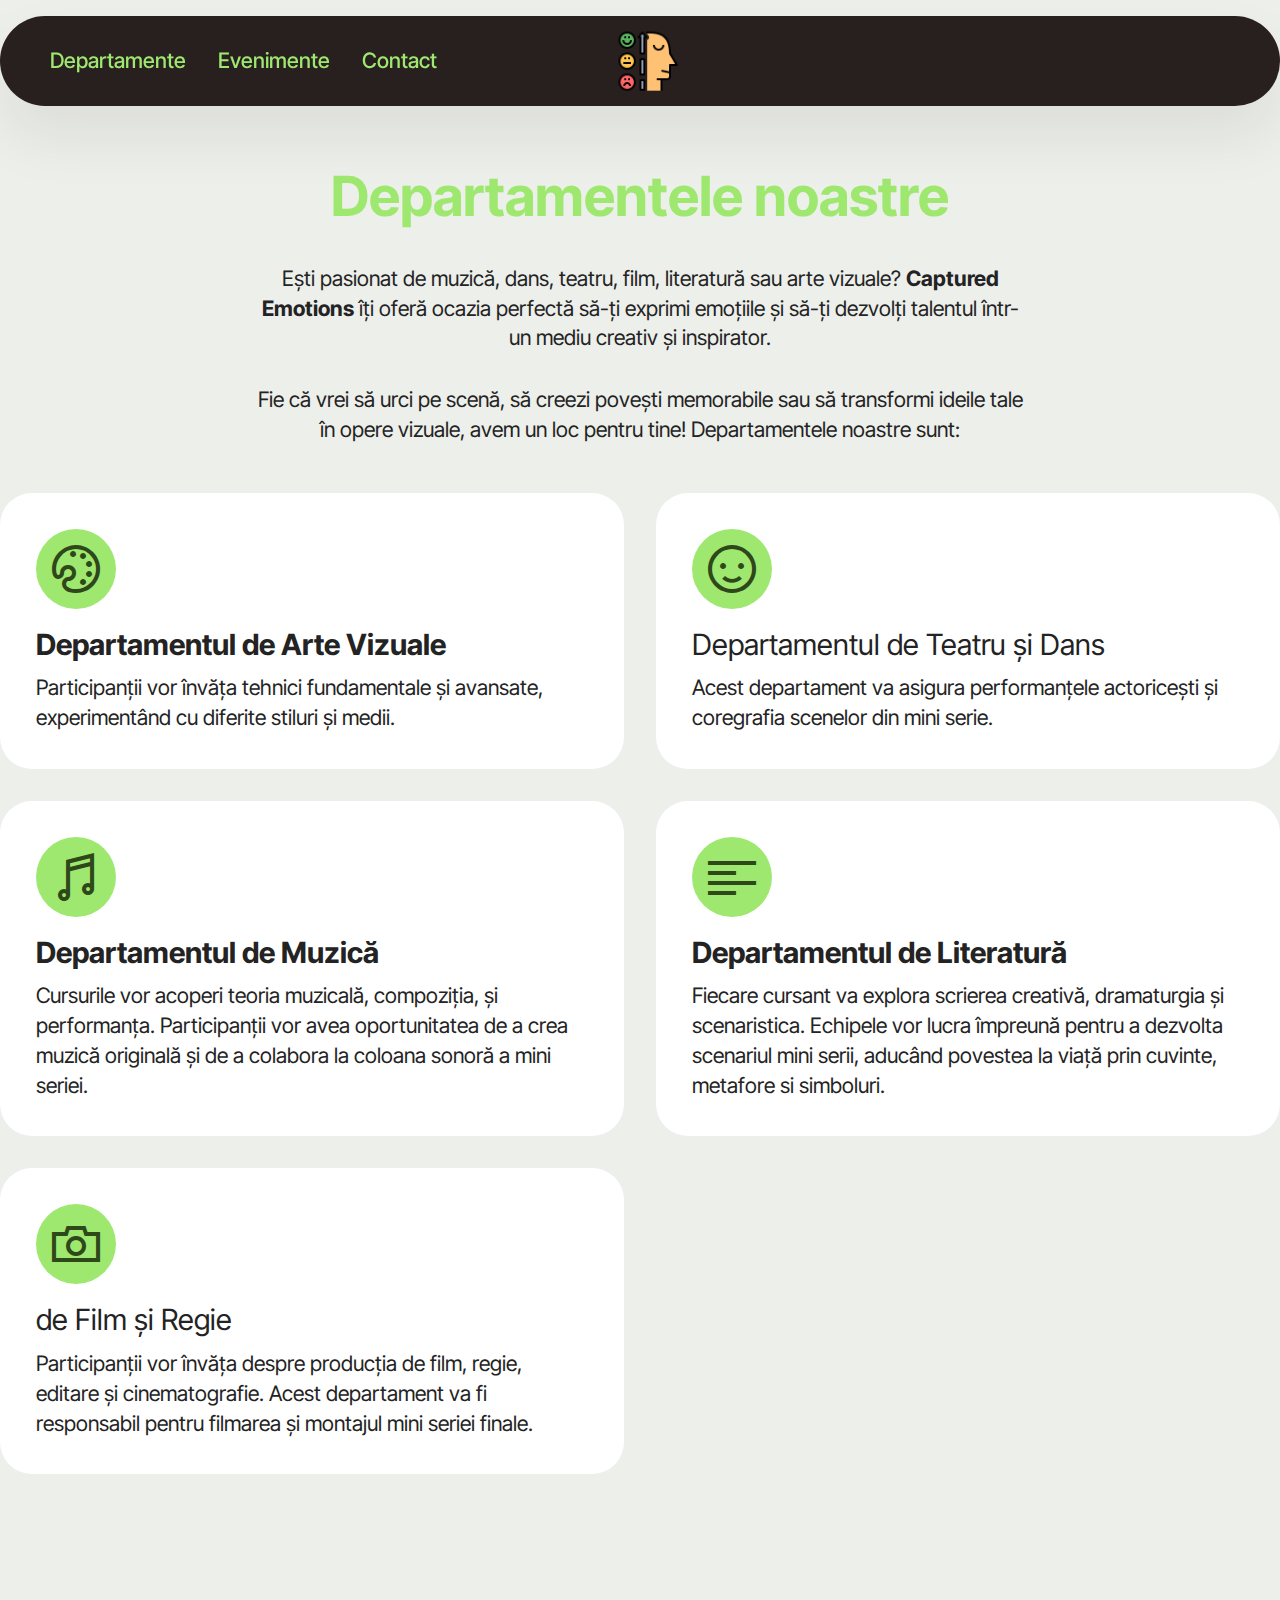
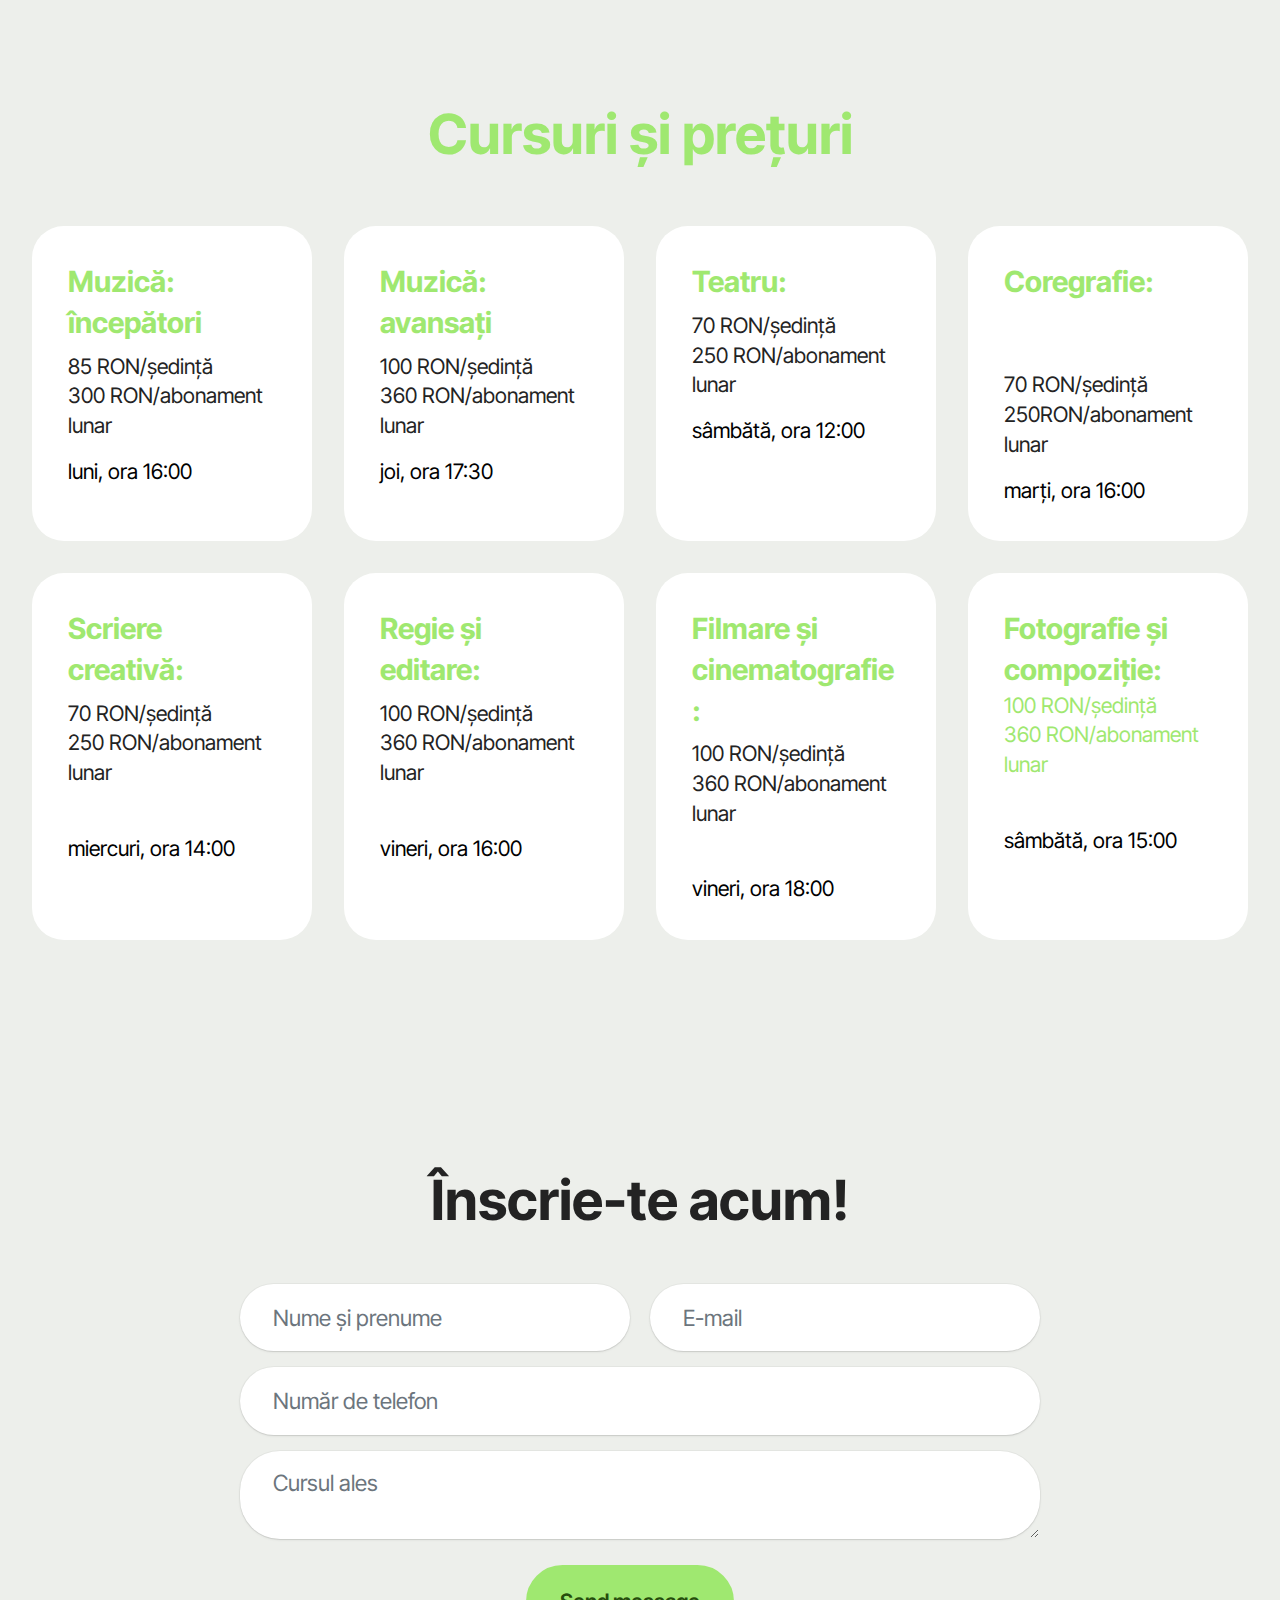
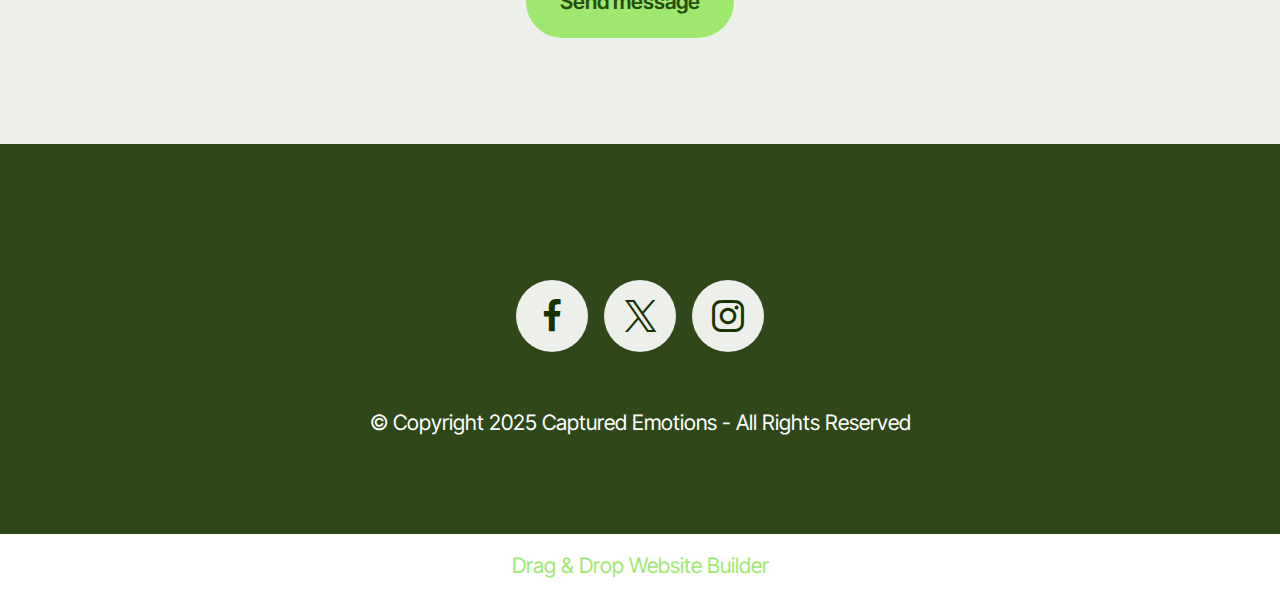
==== commit c2cfff2d: "version 2" ====
--- a/page1.html
+++ b/page1.html
@@ -1,15 +1,24 @@
 <!DOCTYPE html>
-<html  >
+<html lang="ro">
+
 <head>
-  <!-- Site made with Mobirise Website Builder v5.9.18, https://mobirise.com -->
+
   <meta charset="UTF-8">
   <meta http-equiv="X-UA-Compatible" content="IE=edge">
   <meta name="generator" content="Mobirise v5.9.18, mobirise.com">
   <meta name="viewport" content="width=device-width, initial-scale=1, minimum-scale=1">
   <link rel="shortcut icon" href="assets/images/logo1-256x256.png" type="image/x-icon">
-  <meta name="description" content="">
-  
-  
+ 
+  <meta name="author" content="Ioniță Daria-Elena">
+	<meta name="description"
+		content="Organizație Non-Guvernamentală din Cluj care promovează exprimarea trăirilor intense prin artă.">
+	<meta name="keywords" content="Hub cultural Cluj, cursuri de muzică, cursuri de arte vizuale, spectacol, proiect">
+	<meta name="viewport" content="width=device-width, initial-scale=1.0">
+	<link rel="preconnect" href="https://fonts.googleapis.com">
+	<link rel="preconnect" href="https://fonts.gstatic.com" crossorigin>
+	<link href="https://fonts.googleapis.com/css2?family=Anaheim:wght@400..800&display=swap" rel="stylesheet">
+
+
   <title>Departamente</title>
   <link rel="stylesheet" href="assets/web/assets/mobirise-icons2/mobirise2.css">
   <link rel="stylesheet" href="assets/bootstrap/css/bootstrap.min.css">
@@ -18,75 +27,82 @@
   <link rel="stylesheet" href="assets/dropdown/css/style.css">
   <link rel="stylesheet" href="assets/socicon/css/styles.css">
   <link rel="stylesheet" href="assets/theme/css/style.css">
-  <link rel="preload" href="https://fonts.googleapis.com/css?family=Inter+Tight:100,200,300,400,500,600,700,800,900,100i,200i,300i,400i,500i,600i,700i,800i,900i&display=swap" as="style" onload="this.onload=null;this.rel='stylesheet'">
-  <noscript><link rel="stylesheet" href="https://fonts.googleapis.com/css?family=Inter+Tight:100,200,300,400,500,600,700,800,900,100i,200i,300i,400i,500i,600i,700i,800i,900i&display=swap"></noscript>
-  <link rel="preload" as="style" href="assets/mobirise/css/mbr-additional.css?v=zF46XR"><link rel="stylesheet" href="assets/mobirise/css/mbr-additional.css?v=zF46XR" type="text/css">
-
-  
-  
-  
+  <link rel="preload"
+    href="https://fonts.googleapis.com/css?family=Inter+Tight:100,200,300,400,500,600,700,800,900,100i,200i,300i,400i,500i,600i,700i,800i,900i&display=swap"
+    as="style" onload="this.onload=null;this.rel='stylesheet'">
+  <noscript>
+    <link rel="stylesheet"
+      href="https://fonts.googleapis.com/css?family=Inter+Tight:100,200,300,400,500,600,700,800,900,100i,200i,300i,400i,500i,600i,700i,800i,900i&display=swap">
+  </noscript>
+  <link rel="preload" as="style" href="assets/mobirise/css/mbr-additional.css?v=zF46XR">
+  <link rel="stylesheet" href="assets/mobirise/css/mbr-additional.css?v=zF46XR" type="text/css">
+
+
+
+
 </head>
+
 <body>
-  
-  <section data-bs-version="5.1" class="menu menu3 cid-uA8SkKjH9A" once="menu" id="menu03-t">
-	
-
-	<nav class="navbar navbar-dropdown navbar-fixed-top navbar-expand-lg">
-		<div class="container">
-			<div class="navbar-brand">
-				<span class="navbar-logo">
-					
-						<a href="index.html"><img src="assets/images/logo1-256x256.png" alt="logo captured emotions" style="height: 3.8rem;"></a>
-					
-				</span>
-				
-			</div>
-			<button class="navbar-toggler" type="button" data-toggle="collapse" data-bs-toggle="collapse" data-target="#navbarSupportedContent" data-bs-target="#navbarSupportedContent" aria-controls="navbarNavAltMarkup" aria-expanded="false" aria-label="Toggle navigation">
-				<div class="hamburger">
-					<span></span>
-					<span></span>
-					<span></span>
-					<span></span>
-				</div>
-			</button>
-			<div class="collapse navbar-collapse" id="navbarSupportedContent">
-				<ul class="navbar-nav nav-dropdown nav-right" data-app-modern-menu="true"><li class="nav-item">
-						<a class="nav-link link text-primary display-4" href="page1.html">Departamente</a>
-					</li>
-					<li class="nav-item">
-						<a class="nav-link link show text-primary display-4" href="page2.html" aria-expanded="false">Evenimente</a>
-					</li>
-					<li class="nav-item"><a class="nav-link link text-primary display-4" href="page3.html">Contact</a></li></ul>
-				<div class="icons-menu">
-					<a class="iconfont-wrapper" href="https://mobiri.se">
-						<span class="p-2 mbr-iconfont mobi-mbri-phone mobi-mbri"></span>
-					</a>
-					<a class="iconfont-wrapper" href="https://mobiri.se">
-						<span class="p-2 mbr-iconfont mobi-mbri-letter mobi-mbri"></span>
-					</a>
-					<a class="iconfont-wrapper" href="https://mobiri.se">
-						<span class="p-2 mbr-iconfont mobi-mbri-map-pin mobi-mbri"></span>
-					</a>
-					<a class="iconfont-wrapper" href="https://mobiri.se">
-						<span class="p-2 mbr-iconfont mobi-mbri-shopping-cart mobi-mbri"></span>
-					</a>
-				</div>
-				
-			</div>
-		</div>
-	</nav>
-</section>
-
-<section data-bs-version="5.1" class="features22 cid-uAbsbhp2rN" id="features022-x">
-  
-
-  
-  
-  <div class="container">
-    <div class="row mb-5 justify-content-center">
-      <div class="col-12 content-head">
-        <h3 class="mbr-section-title mbr-fonts-style align-center mb-0 display-2"><strong>Departamentele noastre</strong></h3>
-        <h5 class="mbr-section-subtitle mbr-fonts-style align-center mb-0 mt-4 display-7">Ești pasionat de muzică, dans, teatru, film, literatură sau arte vizuale? <strong>Captured Emotions</strong> îți oferă ocazia perfectă să-ți exprimi emoțiile și să-ți dezvolți talentul într-un mediu creativ și inspirator.<div><br></div><div>Fie că vrei să urci pe scenă, să creezi povești memorabile sau să transformi ideile tale în opere vizuale, avem un loc pentru tine! Departamentele noastre sunt:</div></h5>
+
+  <section data-bs-version="5.1" class="menu menu3 cid-uA8SkKjH9A" id="menu03-t">
+
+
+    <nav class="navbar navbar-dropdown navbar-fixed-top navbar-expand-lg">
+      <div class="container">
+        <div class="navbar-brand">
+          <span class="navbar-logo">
+
+            <a href="index.html"><img src="assets/images/logo1-256x256.png" alt="logo captured emotions"
+                style="height: 3.8rem;"></a>
+
+          </span>
+
+        </div>
+        <button class="navbar-toggler" type="button" data-toggle="collapse" data-bs-toggle="collapse"
+          data-target="#navbarSupportedContent" data-bs-target="#navbarSupportedContent"
+          aria-controls="navbarNavAltMarkup" aria-expanded="false" aria-label="Toggle navigation">
+          <span class="hamburger">
+            <span></span>
+            <span></span>
+            <span></span>
+            <span></span>
+          </span>
+        </button>
+        <div class="collapse navbar-collapse" id="navbarSupportedContent">
+          <ul class="navbar-nav nav-dropdown nav-right" data-app-modern-menu="true">
+            <li class="nav-item">
+              <a class="nav-link link text-primary display-4" href="page1.html">Departamente</a>
+            </li>
+            <li class="nav-item">
+              <a class="nav-link link show text-primary display-4" href="page2.html"
+                aria-expanded="false">Evenimente</a>
+            </li>
+            <li class="nav-item"><a class="nav-link link text-primary display-4" href="page3.html">Contact</a></li>
+          </ul>
+
+
+        </div>
+      </div>
+    </nav>
+  </section>
+
+  <section data-bs-version="5.1" class="features22 cid-uAbsbhp2rN" id="features022-x">
+
+
+
+
+    <div class="container">
+      <div class="row mb-5 justify-content-center">
+        <div class="col-12 content-head">
+          <h1 class="mbr-section-title mbr-fonts-style align-center mb-0 display-2"><strong>Departamentele
+              noastre</strong></h1>
+          <p class="mbr-section-subtitle mbr-fonts-style align-center mb-0 mt-4 display-7">Ești pasionat de muzică,
+            dans, teatru, film, literatură sau arte vizuale? <strong>Captured Emotions</strong> îți oferă ocazia
+            perfectă să-ți exprimi emoțiile și să-ți dezvolți talentul într-un mediu creativ și inspirator.</p>
+          <p class="mbr-section-subtitle mbr-fonts-style align-center mb-0 mt-4 display-7" >Fie că vrei să urci pe scenă, să creezi povești memorabile sau să transformi ideile tale în opere vizuale,
+            avem un loc pentru tine! Departamentele noastre sunt:</p>
+        </div>
+        
       </div>
     </div>
     <div class="row mbr-masonry" data-masonry="{&quot;percentPosition&quot;: true }">
@@ -96,12 +112,12 @@
             <div class="iconfont-wrapper">
               <span class="mbr-iconfont mobi-mbri-change-style mobi-mbri"></span>
             </div>
-            <h5 class="card-title mbr-fonts-style display-5"><strong>Departamentul de Arte Vizuale</strong></h5>
+            <h2 class="card-title mbr-fonts-style display-5"><strong>Departamentul de Arte Vizuale</strong></h2>
             <p class="card-text mbr-fonts-style display-7">
               Participanții vor învăța tehnici fundamentale și avansate, experimentând cu diferite stiluri și medii.
             </p>
 
-            
+
           </div>
         </div>
       </div>
@@ -111,12 +127,12 @@
             <div class="iconfont-wrapper">
               <span class="mbr-iconfont mobi-mbri-smile-face mobi-mbri"></span>
             </div>
-            <h5 class="card-title mbr-fonts-style display-5">Departamentul de Teatru și Dans</h5>
+            <h2 class="card-title mbr-fonts-style display-5">Departamentul de Teatru și Dans</h2>
             <p class="card-text mbr-fonts-style display-7">
-               Acest departament va asigura performanțele actoricești și coregrafia scenelor din mini serie.
+              Acest departament va asigura performanțele actoricești și coregrafia scenelor din mini serie.
             </p>
 
-            
+
           </div>
         </div>
       </div>
@@ -126,11 +142,13 @@
             <div class="iconfont-wrapper">
               <span class="mbr-iconfont mobi-mbri-music mobi-mbri"></span>
             </div>
-            <h5 class="card-title mbr-fonts-style display-5">Departamentul de Muzică</h5>
-            <p class="card-text mbr-fonts-style display-7">Cursurile vor acoperi teoria muzicală, compoziția, și performanța. Participanții vor avea oportunitatea de a
-<br>            crea muzică originală și de a colabora la coloana sonoră a mini seriei.&nbsp;</p>
-
-            
+            <h2 class="card-title mbr-fonts-style display-5"><strong>Departamentul de Muzică</strong></h2>
+            <p class="card-text mbr-fonts-style display-7">Cursurile vor acoperi teoria muzicală, compoziția, și
+              performanța. Participanții vor avea oportunitatea de a
+             crea muzică originală și de a colabora la coloana sonoră a mini seriei.&nbsp;
+            </p>
+
+
           </div>
         </div>
       </div>
@@ -140,12 +158,14 @@
             <div class="iconfont-wrapper">
               <span class="mbr-iconfont mobi-mbri-align-left mobi-mbri"></span>
             </div>
-            <h5 class="card-title mbr-fonts-style display-5"><strong>Departamentul de Literatură</strong></h5>
-            <p class="card-text mbr-fonts-style display-7">Fiecare cursant va explora scrierea creativă, dramaturgia și scenaristica. Echipele vor lucra împreună
-<br>            pentru a
-<br>            dezvolta scenariul mini serii, aducând povestea la viață prin cuvinte, metafore si simboluri.</p>
-
-            
+            <h2 class="card-title mbr-fonts-style display-5"><strong>Departamentul de Literatură</strong></h2>
+            <p class="card-text mbr-fonts-style display-7">Fiecare cursant va explora scrierea creativă, dramaturgia și
+              scenaristica. Echipele vor lucra împreună
+              pentru a
+              dezvolta scenariul mini serii, aducând povestea la viață prin cuvinte, metafore si simboluri.
+            </p>
+
+
           </div>
         </div>
       </div>
@@ -155,208 +175,247 @@
             <div class="iconfont-wrapper">
               <span class="mbr-iconfont mobi-mbri-camera mobi-mbri"></span>
             </div>
-            <h5 class="card-title mbr-fonts-style display-5">Departamentul de Film și Regie</h5>
-            <p class="card-text mbr-fonts-style display-7">Participanții vor învăța despre producția de film, regie, editare și cinematografie. Acest departament va fi
-<br>            responsabil pentru filmarea și montajul mini seriei finale.</p>
-
-            
-          </div>
-        </div>
-      </div>
-      
-    </div>
-  </div>
-</section>
-
-<section data-bs-version="5.1" class="features026 cid-uAboUbaPqR" id="features026-w">
-	
-
-	
-	
-	<div class="container">
-		<div class="row mb-5 justify-content-center">
-			<div class="col-12 mb-0 content-head">
-				<h3 class="mbr-section-title mbr-fonts-style align-center display-2"><strong>Cursuri și prețuri</strong></h3>
-				
-			</div>
-		</div>
-		<div class="row">
-			<div class="item features-without-image col-12 col-md-6 col-lg-3 item-mb">
-				<div class="item-wrapper">
-					<div class="card-box align-left">
-						
-						<h5 class="card-title mbr-fonts-style display-5"><strong>Muzică: începători</strong></h5>
-						<p class="price mbr-fonts-style display-7">85 RON/ședință<br>300 RON/abonament lunar</p>
-						<p class="card-text mbr-fonts-style display-7">luni, ora 16:00</p>
-						
-					</div>
-				</div>
-			</div>
-			<div class="item features-without-image col-12 col-md-6 col-lg-3 item-mb">
-				<div class="item-wrapper">
-					<div class="card-box align-left">
-						
-						<h5 class="card-title mbr-fonts-style display-5"><strong>Muzică:</strong><br><strong>avansați</strong></h5>
-						<p class="price mbr-fonts-style display-7">100 RON/ședință<br>360 RON/abonament lunar</p>
-						<p class="card-text mbr-fonts-style display-7">joi, ora 17:30</p>
-						
-					</div>
-				</div>
-			</div>
-			<div class="item features-without-image col-12 col-md-6 col-lg-3 item-mb">
-				<div class="item-wrapper">
-					<div class="card-box align-left">
-						
-						<h5 class="card-title mbr-fonts-style display-5"><strong>Teatru:</strong><br><strong><br></strong></h5>
-						<p class="price mbr-fonts-style display-7">70 RON/ședință<br>250 RON/abonament lunar</p>
-						<p class="card-text mbr-fonts-style display-7">sâmbătă, ora 12:00</p>
-						
-					</div>
-				</div>
-			</div><div class="item features-without-image col-12 col-md-6 col-lg-3 item-mb">
-				<div class="item-wrapper">
-					<div class="card-box align-left">
-						
-						<h5 class="card-title mbr-fonts-style display-5"><strong>Coregrafie:</strong></h5>
-						<p class="price mbr-fonts-style display-7"><br><br>70 RON/ședință<br>250RON/abonament lunar<br></p>
-						<p class="card-text mbr-fonts-style display-7">marți, ora 16:00</p>
-						
-					</div>
-				</div>
-			</div><div class="item features-without-image col-12 col-md-6 col-lg-3 item-mb">
-				<div class="item-wrapper">
-					<div class="card-box align-left">
-						
-						<h5 class="card-title mbr-fonts-style display-5"><strong>Scriere creativă:</strong><br><strong><br></strong></h5>
-						<p class="price mbr-fonts-style display-7">70 RON/ședință
-<br>250 RON/abonament lunar</p>
-						<p class="card-text mbr-fonts-style display-7"><br>miercuri, ora 14:00</p>
-						
-					</div>
-				</div>
-			</div><div class="item features-without-image col-12 col-md-6 col-lg-3 item-mb">
-				<div class="item-wrapper">
-					<div class="card-box align-left">
-						
-						<h5 class="card-title mbr-fonts-style display-5"><strong>Regie și editare:</strong><br><strong><br></strong></h5>
-						<p class="price mbr-fonts-style display-7">100 RON/ședință
-<br>360 RON/abonament lunar</p>
-						<p class="card-text mbr-fonts-style display-7"><br>vineri, ora 16:00</p>
-						
-					</div>
-				</div>
-			</div><div class="item features-without-image col-12 col-md-6 col-lg-3 item-mb">
-				<div class="item-wrapper">
-					<div class="card-box align-left">
-						
-						<h5 class="card-title mbr-fonts-style display-5"><strong>Filmare și cinematografie:</strong></h5>
-						<p class="price mbr-fonts-style display-7">100 RON/ședință
-<br>360 RON/abonament lunar<br><br></p>
-						<p class="card-text mbr-fonts-style display-7">vineri, ora 18:00</p>
-						
-					</div>
-				</div>
-			</div>
-			<div class="item features-without-image col-12 col-md-6 col-lg-3 item-mb">
-				<div class="item-wrapper">
-					<div class="card-box align-left">
-						
-						<h5 class="card-title mbr-fonts-style display-5"><strong>Fotografie și compoziție:</strong><br><strong><br></strong></h5>
-						<p class="price mbr-fonts-style display-7">100 RON/ședință
-<br>360 RON/abonament lunar</p>
-						<p class="card-text mbr-fonts-style display-7"><br>sâmbătă, ora 15:00</p>
-						
-					</div>
-				</div>
-			</div>
-		</div>
-	</div>
-</section>
-
-<section data-bs-version="5.1" class="form5 cid-uzYuTsDMoZ" id="form02-m">
-    
-    
+            <h2 class="card-title mbr-fonts-style display-5"><strong></strong> de Film și Regie</strong></h2>
+            <p class="card-text mbr-fonts-style display-7">Participanții vor învăța despre producția de film, regie,
+              editare și cinematografie. Acest departament va fi
+               responsabil pentru filmarea și montajul mini seriei finale.
+            </p>
+
+
+          </div>
+        </div>
+      </div>
+
+    </div>
+    </div>
+  </section>
+
+  <section data-bs-version="5.1" class="features026 cid-uAboUbaPqR" id="features026-w">
+
+
+
+
     <div class="container">
-        <div class="row justify-content-center">
-            <div class="col-12 content-head">
-                <div class="mbr-section-head mb-5">
-                    <h3 class="mbr-section-title mbr-fonts-style align-center mb-0 display-2"><strong>Înscrie-te acum!</strong></h3>
-                    
-                </div>
-            </div>
-        </div>
-        <div class="row justify-content-center">
-            <div class="col-lg-8 mx-auto mbr-form" data-form-type="formoid">
-                <form action="https://mobirise.eu/" method="POST" class="mbr-form form-with-styler" data-form-title="Form Name"><input type="hidden" name="email" data-form-email="true" value="ff6CUzRCDllt0RmvkiR+s2WJuMGOn20o0UcGT1szhIR01IrrLHNSTIg5SC2RQw95yz+MBxzZwHvcmWYENdpDe6SfFsKS2aNbTd3HJUgAkDwfGJMXcLmdzghlF5XqC3Jh">
-                    <div class="row">
-                        <div hidden="hidden" data-form-alert="" class="alert alert-success col-12">Thanks for filling out the form!</div>
-                        <div hidden="hidden" data-form-alert-danger="" class="alert alert-danger col-12">
-                            Oops...! some problem!
-                        </div>
-                    </div>
-                    <div class="dragArea row">
-                        <div class="col-md col-sm-12 form-group mb-3" data-for="name">
-                            <input type="text" name="name" placeholder="Nume și prenume" data-form-field="name" class="form-control" value="" id="name-form02-m">
-                        </div>
-                        <div class="col-md col-sm-12 form-group mb-3" data-for="email">
-                            <input type="email" name="email" placeholder="E-mail" data-form-field="email" class="form-control" value="" id="email-form02-m">
-                        </div>
-                        <div class="col-12 form-group mb-3" data-for="phone">
-                            <input type="tel" name="phone" placeholder="Număr de telefon" data-form-field="phone" class="form-control" value="" id="phone-form02-m">
-                        </div>
-                        <div class="col-12 form-group mb-3" data-for="textarea">
-                            <textarea name="textarea" placeholder="Cursul ales" data-form-field="textarea" class="form-control" id="textarea-form02-m"></textarea>
-                        </div>
-                        <div class="col-lg-12 col-md-12 col-sm-12 align-center mbr-section-btn">
-                            <button type="submit" class="btn btn-primary display-7">Send message</button>
-                        </div>
-                    </div>
-                </form>
-            </div>
-        </div>
-    </div>
-</section>
-
-<section data-bs-version="5.1" class="footer3 cid-uAfP8tw68P" once="footers" id="footer03-17">
-
-        
-
-    
+      <div class="row mb-5 justify-content-center">
+        <div class="col-12 mb-0 content-head">
+          <h3 class="mbr-section-title mbr-fonts-style align-center display-2"><strong>Cursuri și prețuri</strong></h3>
+
+        </div>
+      </div>
+      <div class="row">
+        <div class="item features-without-image col-12 col-md-6 col-lg-3 item-mb">
+          <div class="item-wrapper">
+            <div class="card-box align-left">
+
+              <h4 class="card-title mbr-fonts-style display-5"><strong>Muzică: începători</strong></h4>
+              <p class="price mbr-fonts-style display-7">85 RON/ședință<br>300 RON/abonament lunar</p>
+              <p class="card-text mbr-fonts-style display-7">luni, ora 16:00</p>
+
+            </div>
+          </div>
+        </div>
+        <div class="item features-without-image col-12 col-md-6 col-lg-3 item-mb">
+          <div class="item-wrapper">
+            <div class="card-box align-left">
+
+              <h4 class="card-title mbr-fonts-style display-5"><strong>Muzică:</strong><br><strong>avansați</strong>
+              </h4>
+              <p class="price mbr-fonts-style display-7">100 RON/ședință<br>360 RON/abonament lunar</p>
+              <p class="card-text mbr-fonts-style display-7">joi, ora 17:30</p>
+
+            </div>
+          </div>
+        </div>
+        <div class="item features-without-image col-12 col-md-6 col-lg-3 item-mb">
+          <div class="item-wrapper">
+            <div class="card-box align-left">
+
+              <h4 class="card-title mbr-fonts-style display-5"><strong>Teatru:</strong></h4>
+              <p class="price mbr-fonts-style display-7">70 RON/ședință<br>250 RON/abonament lunar</p>
+              <p class="card-text mbr-fonts-style display-7">sâmbătă, ora 12:00</p>
+
+            </div>
+          </div>
+        </div>
+        <div class="item features-without-image col-12 col-md-6 col-lg-3 item-mb">
+          <div class="item-wrapper">
+            <div class="card-box align-left">
+
+              <h4 class="card-title mbr-fonts-style display-5"><strong>Coregrafie:</strong></h4>
+              <p class="price mbr-fonts-style display-7"><br><br>70 RON/ședință<br>250RON/abonament lunar<br></p>
+              <p class="card-text mbr-fonts-style display-7">marți, ora 16:00</p>
+
+            </div>
+          </div>
+        </div>
+        <div class="item features-without-image col-12 col-md-6 col-lg-3 item-mb">
+          <div class="item-wrapper">
+            <div class="card-box align-left">
+
+              <h4 class="card-title mbr-fonts-style display-5"><strong>Scriere
+                  creativă:</strong></h4>
+              <p class="price mbr-fonts-style display-7">70 RON/ședință
+                <br>250 RON/abonament lunar
+              </p>
+              <p class="card-text mbr-fonts-style display-7"><br>miercuri, ora 14:00</p>
+
+            </div>
+          </div>
+        </div>
+        <div class="item features-without-image col-12 col-md-6 col-lg-3 item-mb">
+          <div class="item-wrapper">
+            <div class="card-box align-left">
+
+              <h4 class="card-title mbr-fonts-style display-5"><strong>Regie și
+                  editare:</strong></h4>
+              <p class="price mbr-fonts-style display-7">100 RON/ședință
+                <br>360 RON/abonament lunar
+              </p>
+              <p class="card-text mbr-fonts-style display-7"><br>vineri, ora 16:00</p>
+
+            </div>
+          </div>
+        </div>
+        <div class="item features-without-image col-12 col-md-6 col-lg-3 item-mb">
+          <div class="item-wrapper">
+            <div class="card-box align-left">
+
+              <h4 class="card-title mbr-fonts-style display-5"><strong>Filmare și cinematografie:</strong></h4>
+              <p class="price mbr-fonts-style display-7">100 RON/ședință
+                <br>360 RON/abonament lunar<br><br>
+              </p>
+              <p class="card-text mbr-fonts-style display-7">vineri, ora 18:00</p>
+
+            </div>
+          </div>
+        </div>
+        <div class="item features-without-image col-12 col-md-6 col-lg-3 item-mb">
+          <div class="item-wrapper">
+            <div class="card-box align-left">
+
+              <h4 class="card-title mbr-fonts-style display-5"><strong>Fotografie și
+                  compoziție:</strong></h>
+              <p class="mbr-fonts-style display-7">100 RON/ședință
+                <br>360 RON/abonament lunar
+              </p>
+              <p class="card-text mbr-fonts-style display-7"><br>sâmbătă, ora 15:00</p>
+
+            </div>
+          </div>
+        </div>
+      </div>
+    </div>
+  </section>
+
+  <section data-bs-version="5.1" class="form5 cid-uzYuTsDMoZ" id="form02-m">
+
 
     <div class="container">
-        <div class="row">
-            
-
-            <div class="col-12 mt-4">
-                <div class="social-row">
-                    <div class="soc-item">
-                        <a href="https://facebook.com/" target="_blank">
-                            <span class="mbr-iconfont display-7 socicon-facebook socicon"></span>
-                        </a>
-                    </div>
-                    <div class="soc-item">
-                        <a href="https://x.com/" target="_blank">
-                            <span class="mbr-iconfont socicon-twitter socicon"></span>
-                        </a>
-                    </div>
-                    <div class="soc-item">
-                        <a href="https://instagram.com/" target="_blank">
-                            <span class="mbr-iconfont socicon-instagram socicon"></span>
-                        </a>
-                    </div>
-                    
-                    
-                </div>
-            </div>
-            <div class="col-12 mt-5">
-                <p class="mbr-fonts-style copyright display-7">
-                    © Copyright 2025 Captured Emotions - All Rights Reserved
-                </p>
-            </div>
-        </div>
-    </div>
-</section><section class="display-7" style="padding: 0;align-items: center;justify-content: center;flex-wrap: wrap;    align-content: center;display: flex;position: relative;height: 4rem;"><a href="https://mobiri.se/3699355" style="flex: 1 1;height: 4rem;position: absolute;width: 100%;z-index: 1;"><img alt="" style="height: 4rem;" src="[data-uri]"></a><p style="margin: 0;text-align: center;" class="display-7">&#8204;</p><a style="z-index:1" href="https://mobirise.com/drag-drop-website-builder.html">Drag & Drop Website Builder</a></section><script src="assets/bootstrap/js/bootstrap.bundle.min.js"></script>  <script src="assets/smoothscroll/smooth-scroll.js"></script>  <script src="assets/ytplayer/index.js"></script>  <script src="assets/masonry/masonry.pkgd.min.js"></script>  <script src="assets/imagesloaded/imagesloaded.pkgd.min.js"></script>  <script src="assets/dropdown/js/navbar-dropdown.js"></script>  <script src="assets/theme/js/script.js"></script>  <script src="assets/formoid/formoid.min.js"></script>  
-  
-  
+      <div class="row justify-content-center">
+        <div class="col-12 content-head">
+          <div class="mbr-section-head mb-5">
+            <h2 class="mbr-section-title mbr-fonts-style align-center mb-0 display-2"><strong>Înscrie-te acum!</strong>
+            </h2>
+
+          </div>
+        </div>
+      </div>
+      <div class="row justify-content-center">
+        <div class="col-lg-8 mx-auto mbr-form" data-form-type="formoid">
+          <form action="https://mobirise.eu/" method="POST" class="mbr-form form-with-styler"
+            data-form-title="Form Name"><input type="hidden" name="email" data-form-email="true"
+              value="ff6CUzRCDllt0RmvkiR+s2WJuMGOn20o0UcGT1szhIR01IrrLHNSTIg5SC2RQw95yz+MBxzZwHvcmWYENdpDe6SfFsKS2aNbTd3HJUgAkDwfGJMXcLmdzghlF5XqC3Jh">
+            <div class="row">
+              <div hidden="hidden" data-form-alert="" class="alert alert-success col-12">Thanks for filling out the
+                form!</div>
+              <div hidden="hidden" data-form-alert-danger="" class="alert alert-danger col-12">
+                Oops...! some problem!
+              </div>
+            </div>
+            <div class="dragArea row">
+              <div class="col-md col-sm-12 form-group mb-3" data-for="name">
+                <input type="text" name="name" placeholder="Nume și prenume" data-form-field="name" class="form-control"
+                  value="" id="name-form02-m">
+              </div>
+              <div class="col-md col-sm-12 form-group mb-3" data-for="email">
+                <input type="email" name="email" placeholder="E-mail" data-form-field="email" class="form-control"
+                  value="" id="email-form02-m">
+              </div>
+              <div class="col-12 form-group mb-3" data-for="phone">
+                <input type="tel" name="phone" placeholder="Număr de telefon" data-form-field="phone"
+                  class="form-control" value="" id="phone-form02-m">
+              </div>
+              <div class="col-12 form-group mb-3" data-for="textarea">
+                <textarea name="textarea" placeholder="Cursul ales" data-form-field="textarea" class="form-control"
+                  id="textarea-form02-m"></textarea>
+              </div>
+              <div class="col-lg-12 col-md-12 col-sm-12 align-center mbr-section-btn">
+                <button type="submit" class="btn btn-primary display-7">Send message</button>
+              </div>
+            </div>
+          </form>
+        </div>
+      </div>
+    </div>
+  </section>
+
+  <section data-bs-version="5.1" class="footer3 cid-uAfP8tw68P" id="footer03-17">
+
+
+
+
+
+    <div class="container">
+      <div class="row">
+
+
+        <div class="col-12 mt-4">
+          <div class="social-row">
+            <div class="soc-item">
+              <a href="https://facebook.com/" target="_blank">
+                <span class="mbr-iconfont display-7 socicon-facebook socicon"></span>
+              </a>
+            </div>
+            <div class="soc-item">
+              <a href="https://x.com/" target="_blank">
+                <span class="mbr-iconfont socicon-twitter socicon"></span>
+              </a>
+            </div>
+            <div class="soc-item">
+              <a href="https://instagram.com/" target="_blank">
+                <span class="mbr-iconfont socicon-instagram socicon"></span>
+              </a>
+            </div>
+
+
+          </div>
+        </div>
+        <div class="col-12 mt-5">
+          <p class="mbr-fonts-style copyright display-7">
+            © Copyright 2025 Captured Emotions - All Rights Reserved
+          </p>
+        </div>
+      </div>
+    </div>
+  </section>
+  <section class="display-7"
+    style="padding: 0;align-items: center;justify-content: center;flex-wrap: wrap;    align-content: center;display: flex;position: relative;height: 4rem;">
+    <a href="https://mobiri.se/3699355" style="flex: 1 1;height: 4rem;position: absolute;width: 100%;z-index: 1;"><img
+        alt="" style="height: 4rem;"
+        src="[data-uri]"></a>
+    <p style="margin: 0;text-align: center;" class="display-7">&#8204;</p><a style="z-index:1"
+      href="https://mobirise.com/drag-drop-website-builder.html">Drag & Drop Website Builder</a>
+  </section>
+  <script src="assets/bootstrap/js/bootstrap.bundle.min.js"></script>
+  <script src="assets/smoothscroll/smooth-scroll.js"></script>
+  <script src="assets/ytplayer/index.js"></script>
+  <script src="assets/masonry/masonry.pkgd.min.js"></script>
+  <script src="assets/imagesloaded/imagesloaded.pkgd.min.js"></script>
+  <script src="assets/dropdown/js/navbar-dropdown.js"></script>
+  <script src="assets/theme/js/script.js"></script>
+  <script src="assets/formoid/formoid.min.js"></script>
+
+
 </body>
+
 </html>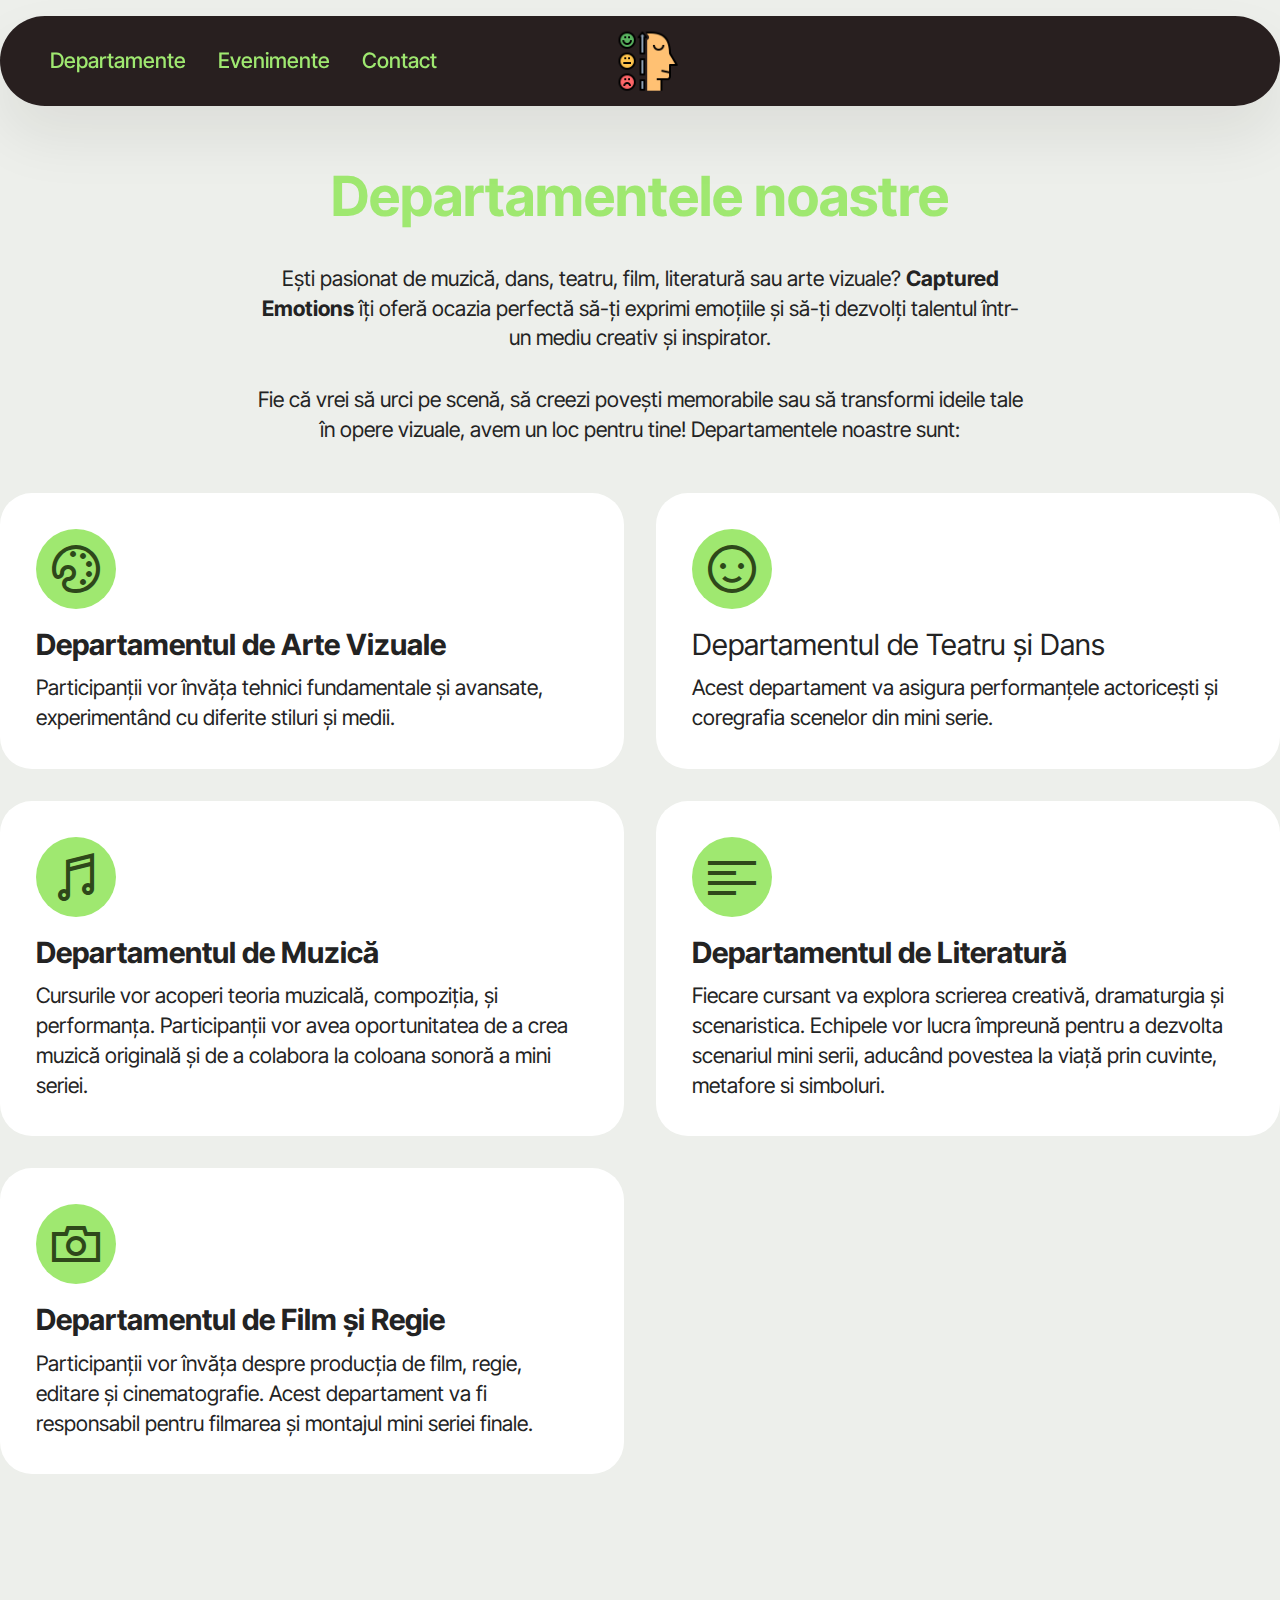
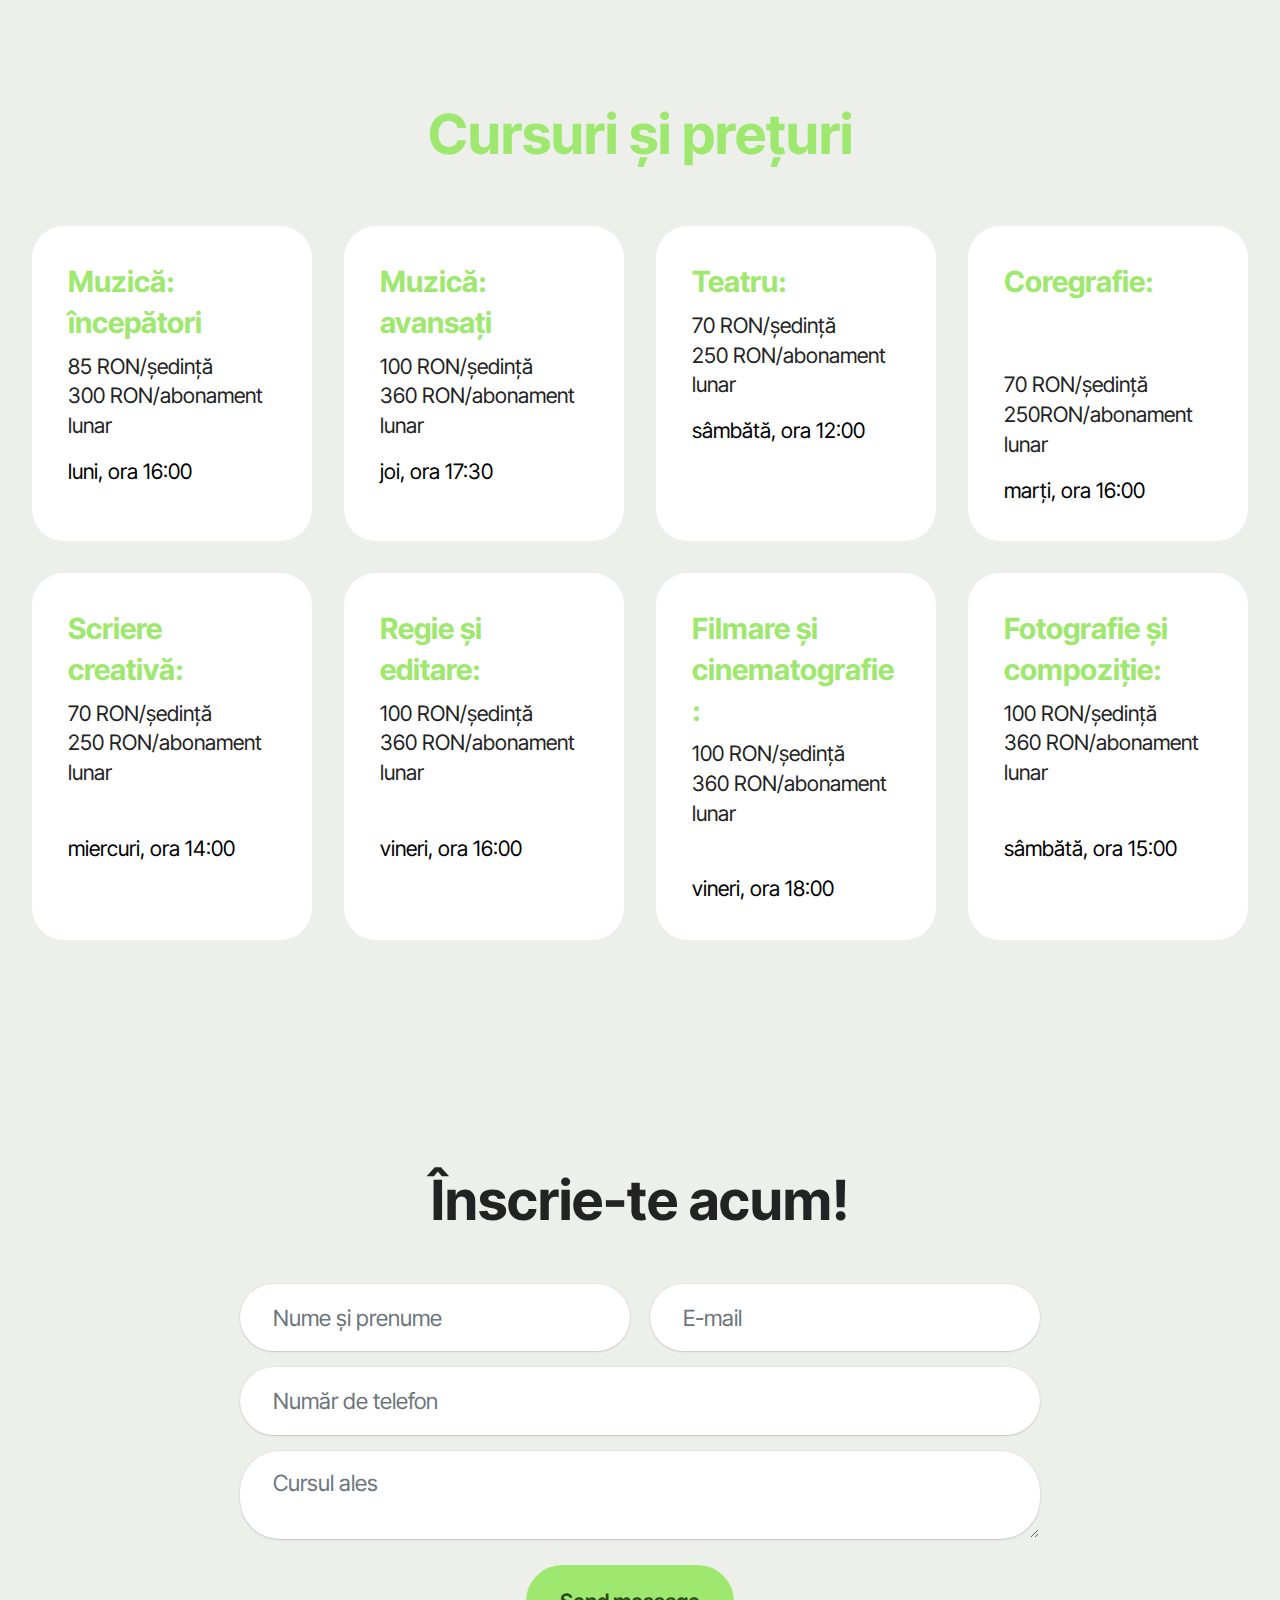
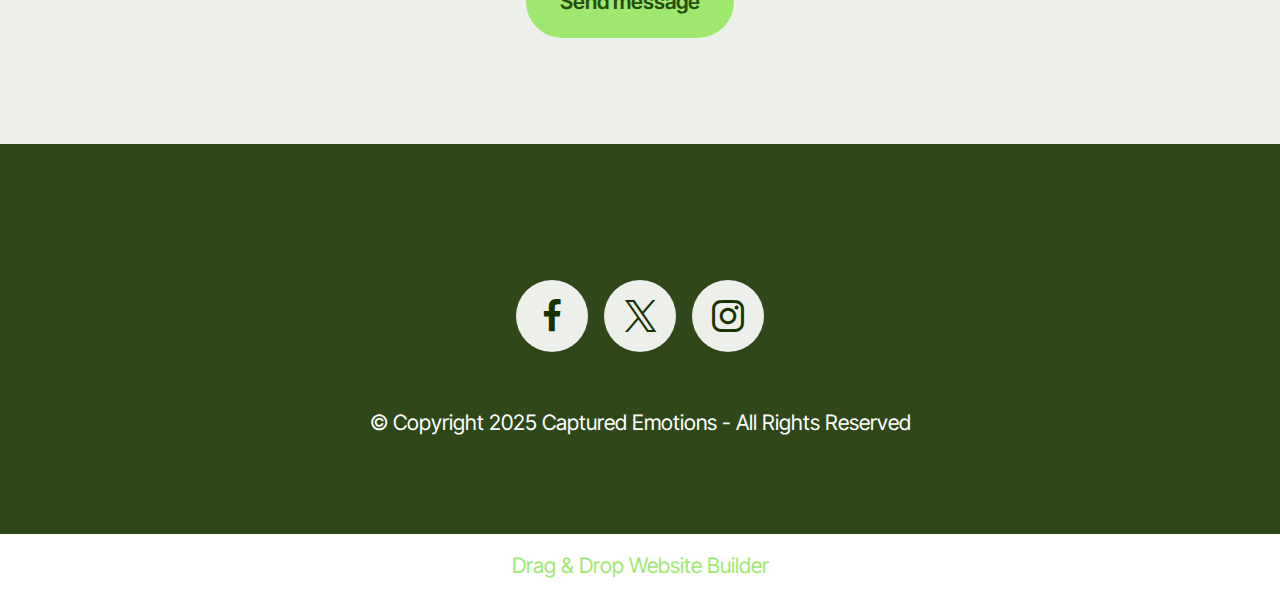
==== commit 69de2ea7: "version 3" ====
--- a/page1.html
+++ b/page1.html
@@ -175,7 +175,7 @@
             <div class="iconfont-wrapper">
               <span class="mbr-iconfont mobi-mbri-camera mobi-mbri"></span>
             </div>
-            <h2 class="card-title mbr-fonts-style display-5"><strong></strong> de Film și Regie</strong></h2>
+            <h2 class="card-title mbr-fonts-style display-5"><strong>Departamentul de Film și Regie</strong></h2>
             <p class="card-text mbr-fonts-style display-7">Participanții vor învăța despre producția de film, regie,
               editare și cinematografie. Acest departament va fi
                responsabil pentru filmarea și montajul mini seriei finale.
@@ -187,7 +187,7 @@
       </div>
 
     </div>
-    </div>
+    
   </section>
 
   <section data-bs-version="5.1" class="features026 cid-uAboUbaPqR" id="features026-w">
@@ -294,7 +294,7 @@
             <div class="card-box align-left">
 
               <h4 class="card-title mbr-fonts-style display-5"><strong>Fotografie și
-                  compoziție:</strong></h>
+                  compoziție:</strong></h4>
               <p class="mbr-fonts-style display-7">100 RON/ședință
                 <br>360 RON/abonament lunar
               </p>
@@ -359,7 +359,7 @@
     </div>
   </section>
 
-  <section data-bs-version="5.1" class="footer3 cid-uAfP8tw68P" id="footer03-17">
+  <div data-bs-version="5.1" class="footer3 cid-uAfP8tw68P" id="footer03-17">
 
 
 
@@ -397,15 +397,15 @@
         </div>
       </div>
     </div>
-  </section>
-  <section class="display-7"
+  </div>
+  <div class="display-7"
     style="padding: 0;align-items: center;justify-content: center;flex-wrap: wrap;    align-content: center;display: flex;position: relative;height: 4rem;">
     <a href="https://mobiri.se/3699355" style="flex: 1 1;height: 4rem;position: absolute;width: 100%;z-index: 1;"><img
         alt="" style="height: 4rem;"
         src="[data-uri]"></a>
     <p style="margin: 0;text-align: center;" class="display-7">&#8204;</p><a style="z-index:1"
       href="https://mobirise.com/drag-drop-website-builder.html">Drag & Drop Website Builder</a>
-  </section>
+    </div>
   <script src="assets/bootstrap/js/bootstrap.bundle.min.js"></script>
   <script src="assets/smoothscroll/smooth-scroll.js"></script>
   <script src="assets/ytplayer/index.js"></script>
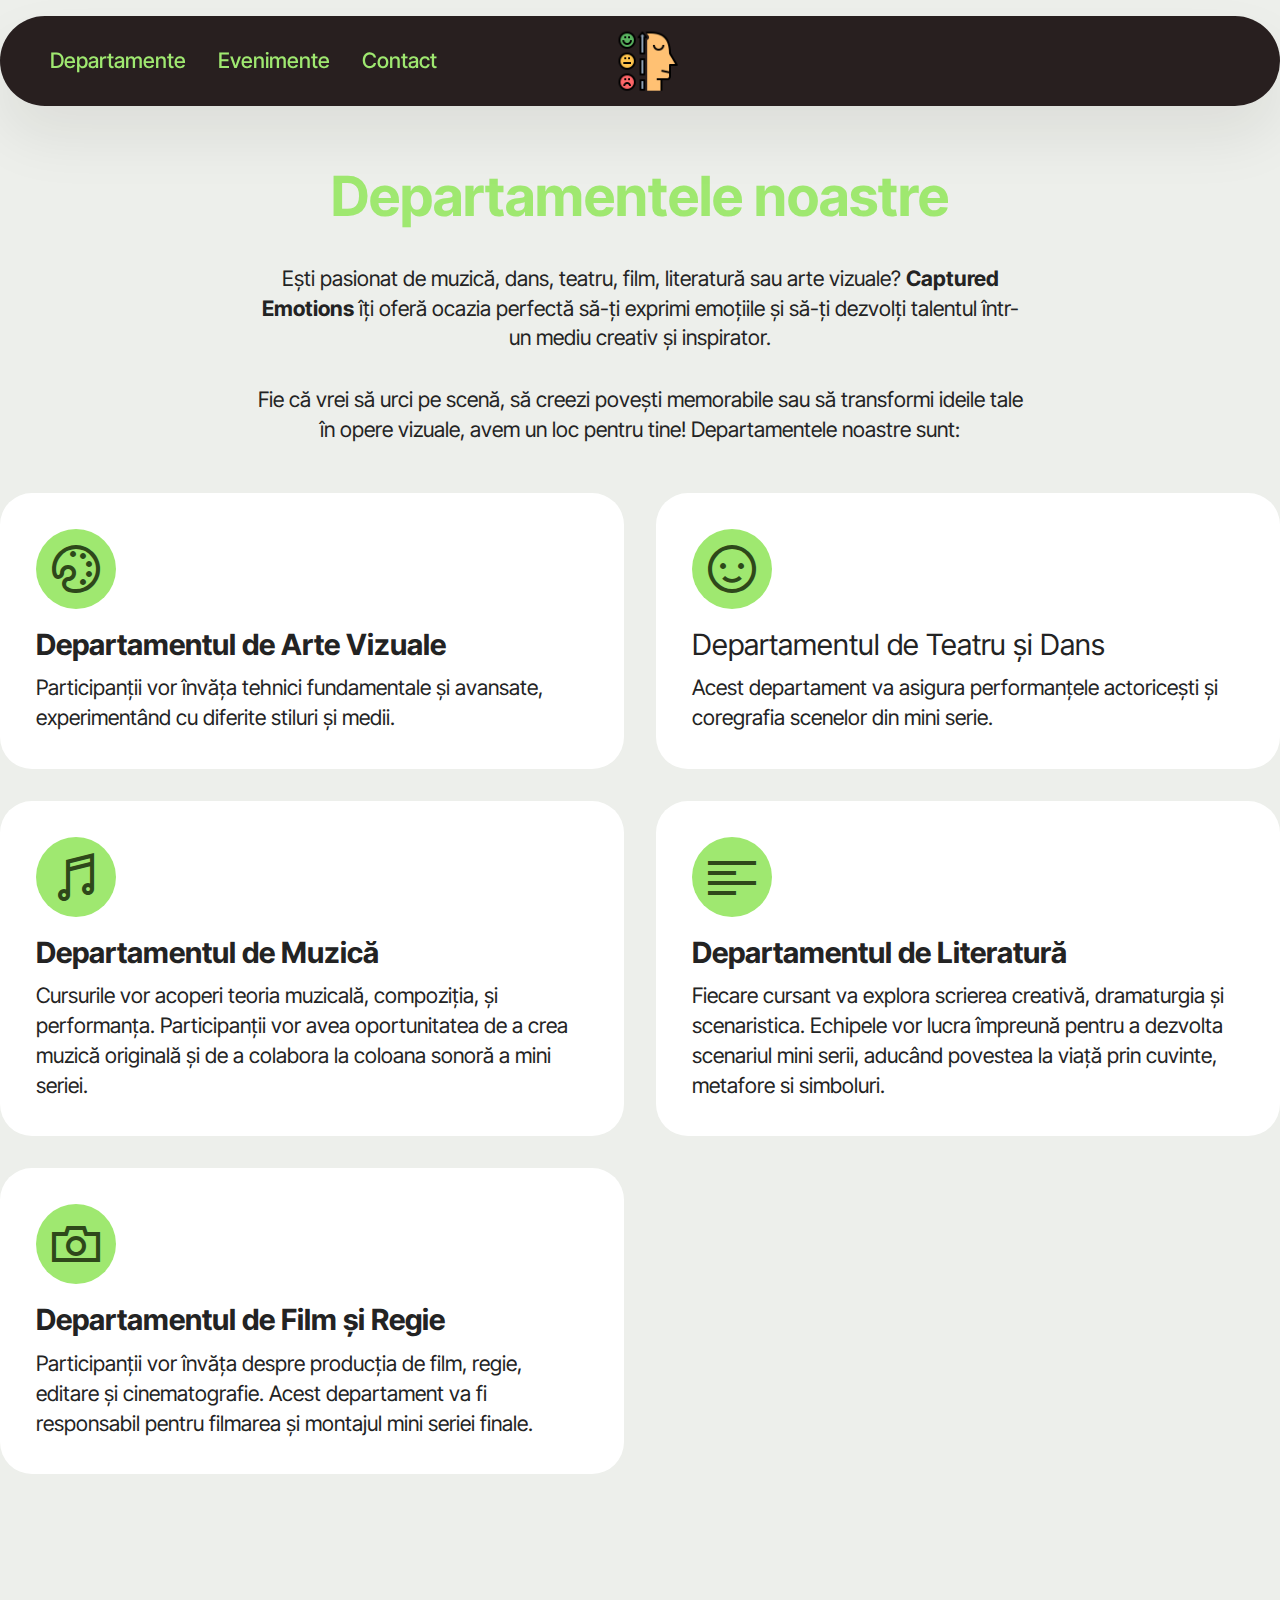
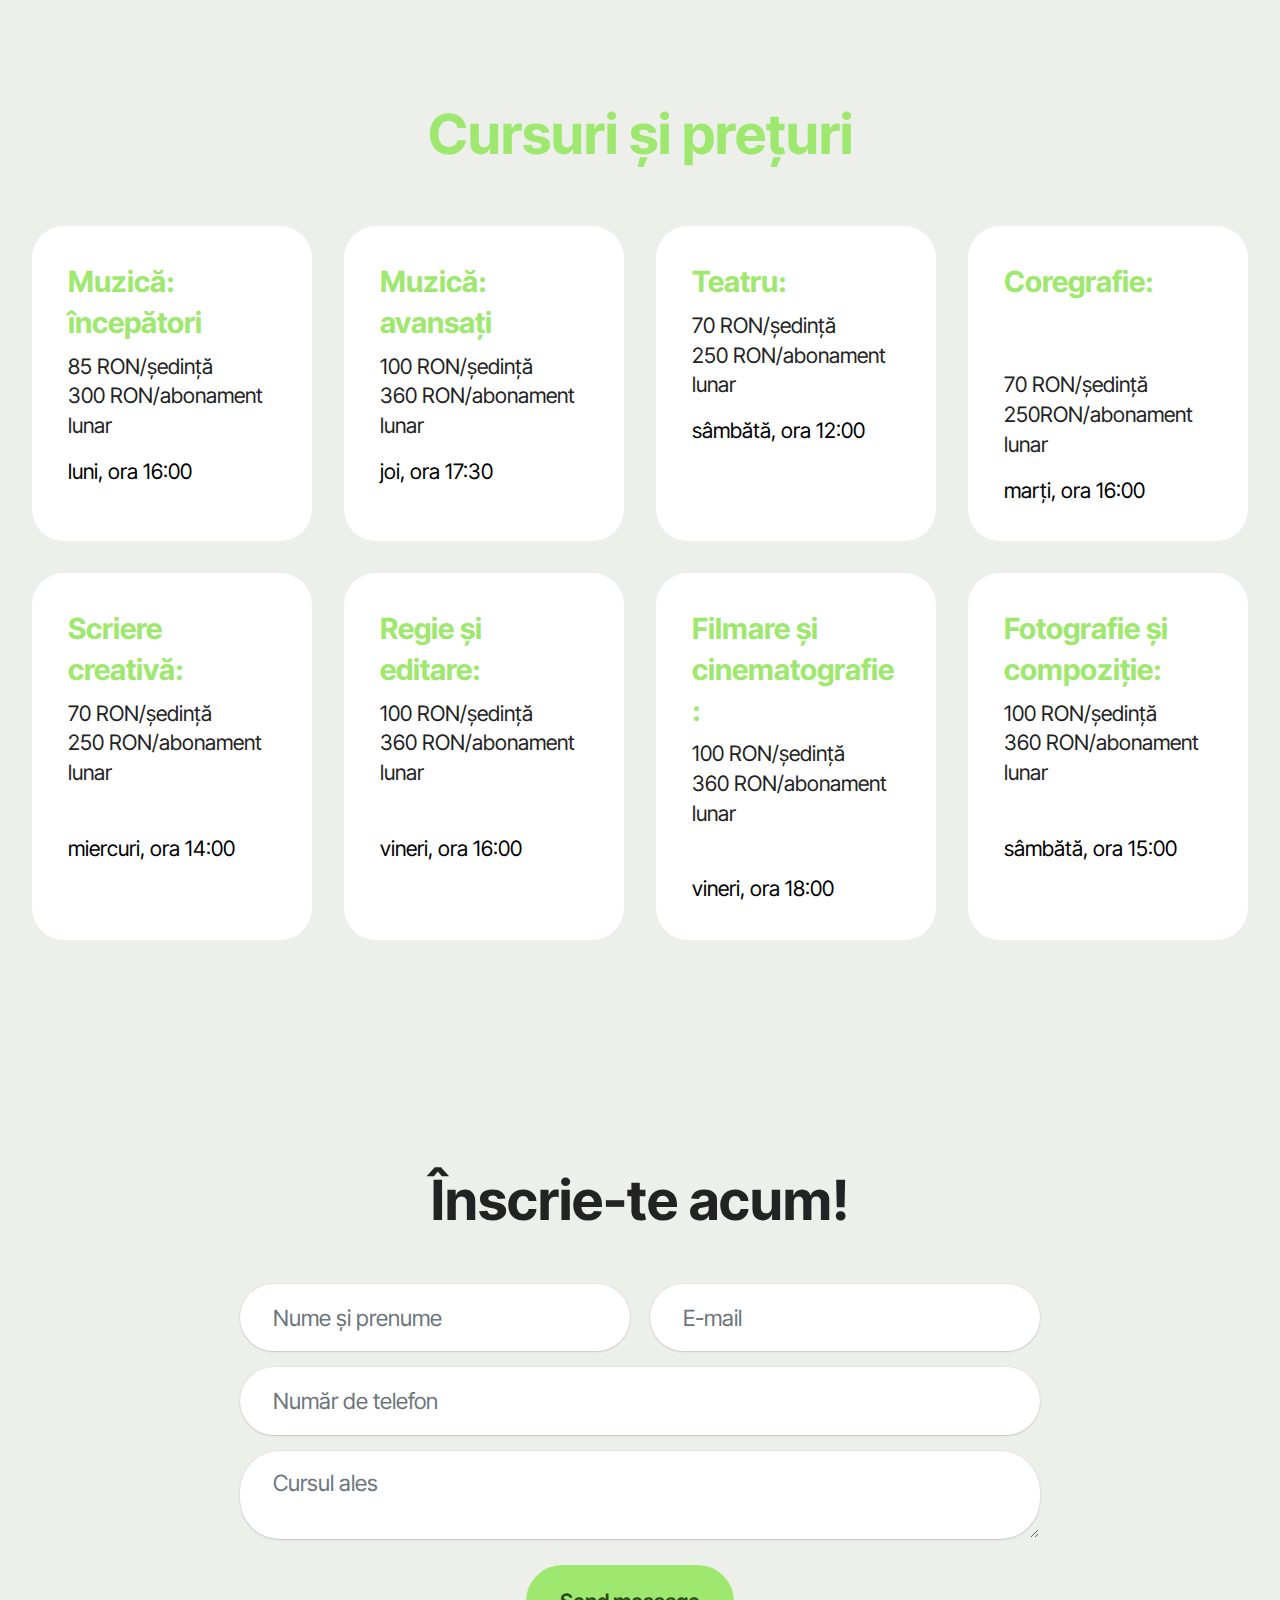
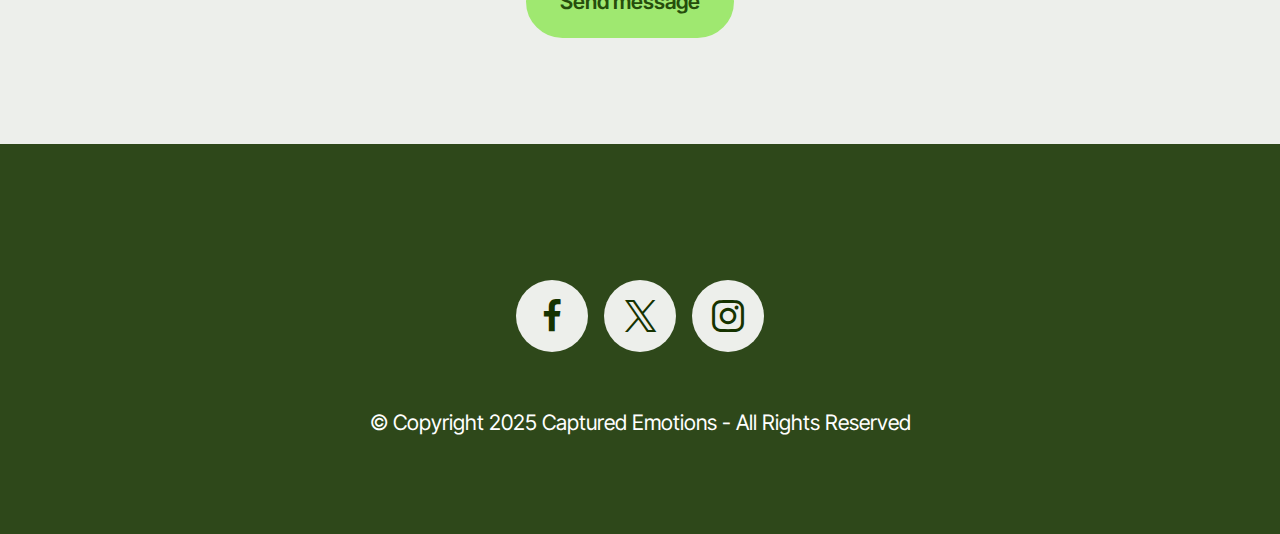
==== commit 6b56389b: "version 4?5?" ====
--- a/page1.html
+++ b/page1.html
@@ -44,7 +44,7 @@
 
 <body>
 
-  <section data-bs-version="5.1" class="menu menu3 cid-uA8SkKjH9A" id="menu03-t">
+  <div data-bs-version="5.1" class="menu menu3 cid-uA8SkKjH9A" id="menu03-t">
 
 
     <nav class="navbar navbar-dropdown navbar-fixed-top navbar-expand-lg">
@@ -84,7 +84,7 @@
         </div>
       </div>
     </nav>
-  </section>
+  </div>
 
   <section data-bs-version="5.1" class="features22 cid-uAbsbhp2rN" id="features022-x">
 
@@ -94,8 +94,8 @@
     <div class="container">
       <div class="row mb-5 justify-content-center">
         <div class="col-12 content-head">
-          <h1 class="mbr-section-title mbr-fonts-style align-center mb-0 display-2"><strong>Departamentele
-              noastre</strong></h1>
+          <h2 class="mbr-section-title mbr-fonts-style align-center mb-0 display-2"><strong>Departamentele
+              noastre</strong></h2>
           <p class="mbr-section-subtitle mbr-fonts-style align-center mb-0 mt-4 display-7">Ești pasionat de muzică,
             dans, teatru, film, literatură sau arte vizuale? <strong>Captured Emotions</strong> îți oferă ocazia
             perfectă să-ți exprimi emoțiile și să-ți dezvolți talentul într-un mediu creativ și inspirator.</p>
@@ -112,7 +112,7 @@
             <div class="iconfont-wrapper">
               <span class="mbr-iconfont mobi-mbri-change-style mobi-mbri"></span>
             </div>
-            <h2 class="card-title mbr-fonts-style display-5"><strong>Departamentul de Arte Vizuale</strong></h2>
+            <h3 class="card-title mbr-fonts-style display-5"><strong>Departamentul de Arte Vizuale</strong></h3>
             <p class="card-text mbr-fonts-style display-7">
               Participanții vor învăța tehnici fundamentale și avansate, experimentând cu diferite stiluri și medii.
             </p>
@@ -127,7 +127,7 @@
             <div class="iconfont-wrapper">
               <span class="mbr-iconfont mobi-mbri-smile-face mobi-mbri"></span>
             </div>
-            <h2 class="card-title mbr-fonts-style display-5">Departamentul de Teatru și Dans</h2>
+            <h3 class="card-title mbr-fonts-style display-5">Departamentul de Teatru și Dans</h3>
             <p class="card-text mbr-fonts-style display-7">
               Acest departament va asigura performanțele actoricești și coregrafia scenelor din mini serie.
             </p>
@@ -142,7 +142,7 @@
             <div class="iconfont-wrapper">
               <span class="mbr-iconfont mobi-mbri-music mobi-mbri"></span>
             </div>
-            <h2 class="card-title mbr-fonts-style display-5"><strong>Departamentul de Muzică</strong></h2>
+            <h3 class="card-title mbr-fonts-style display-5"><strong>Departamentul de Muzică</strong></h3>
             <p class="card-text mbr-fonts-style display-7">Cursurile vor acoperi teoria muzicală, compoziția, și
               performanța. Participanții vor avea oportunitatea de a
              crea muzică originală și de a colabora la coloana sonoră a mini seriei.&nbsp;
@@ -158,7 +158,7 @@
             <div class="iconfont-wrapper">
               <span class="mbr-iconfont mobi-mbri-align-left mobi-mbri"></span>
             </div>
-            <h2 class="card-title mbr-fonts-style display-5"><strong>Departamentul de Literatură</strong></h2>
+            <h3 class="card-title mbr-fonts-style display-5"><strong>Departamentul de Literatură</strong></h3>
             <p class="card-text mbr-fonts-style display-7">Fiecare cursant va explora scrierea creativă, dramaturgia și
               scenaristica. Echipele vor lucra împreună
               pentru a
@@ -175,7 +175,7 @@
             <div class="iconfont-wrapper">
               <span class="mbr-iconfont mobi-mbri-camera mobi-mbri"></span>
             </div>
-            <h2 class="card-title mbr-fonts-style display-5"><strong>Departamentul de Film și Regie</strong></h2>
+            <h3 class="card-title mbr-fonts-style display-5"><strong>Departamentul de Film și Regie</strong></h3>
             <p class="card-text mbr-fonts-style display-7">Participanții vor învăța despre producția de film, regie,
               editare și cinematografie. Acest departament va fi
                responsabil pentru filmarea și montajul mini seriei finale.
@@ -398,14 +398,7 @@
       </div>
     </div>
   </div>
-  <div class="display-7"
-    style="padding: 0;align-items: center;justify-content: center;flex-wrap: wrap;    align-content: center;display: flex;position: relative;height: 4rem;">
-    <a href="https://mobiri.se/3699355" style="flex: 1 1;height: 4rem;position: absolute;width: 100%;z-index: 1;"><img
-        alt="" style="height: 4rem;"
-        src="[data-uri]"></a>
-    <p style="margin: 0;text-align: center;" class="display-7">&#8204;</p><a style="z-index:1"
-      href="https://mobirise.com/drag-drop-website-builder.html">Drag & Drop Website Builder</a>
-    </div>
+  
   <script src="assets/bootstrap/js/bootstrap.bundle.min.js"></script>
   <script src="assets/smoothscroll/smooth-scroll.js"></script>
   <script src="assets/ytplayer/index.js"></script>
